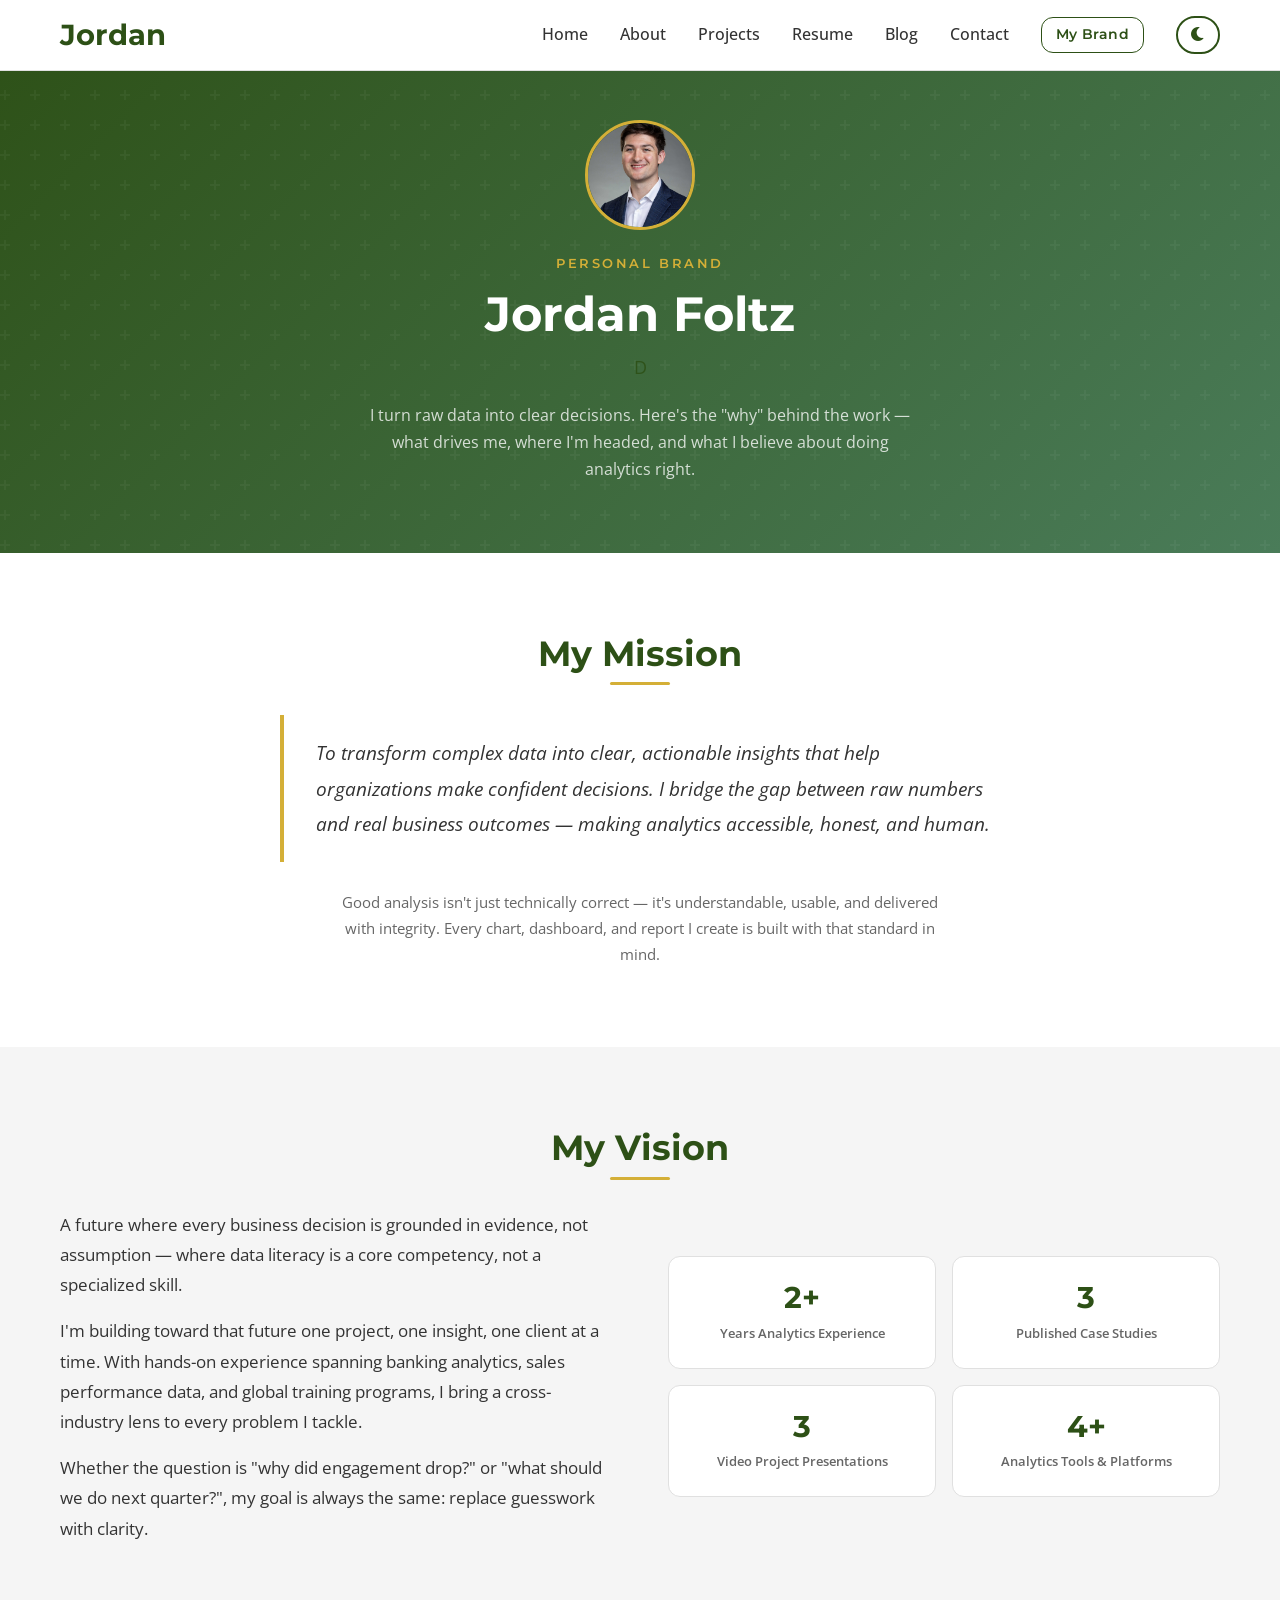
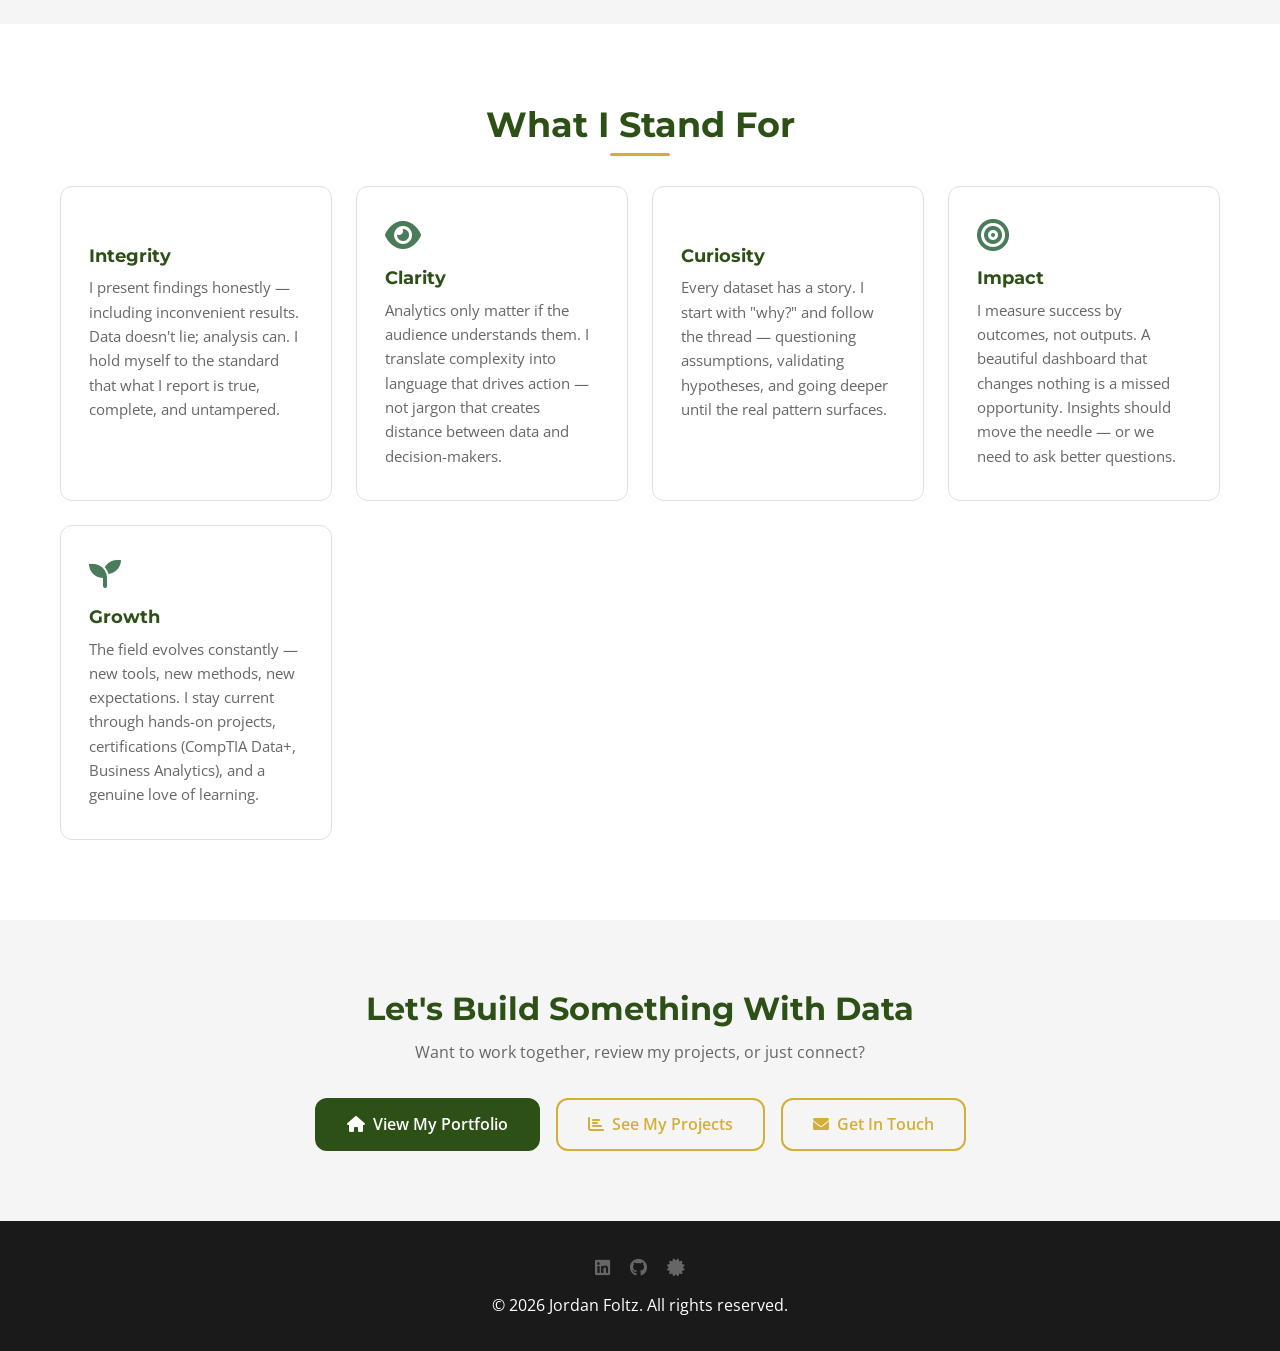
==== brand.html @ a9caeb03 "Add personal brand page (brand.html) with Mission, Vision, Values - Create brand.html: dedicated pag" ====
<!DOCTYPE html>
<html lang="en">
<head>
    <meta charset="UTF-8">
    <meta name="viewport" content="width=device-width, initial-scale=1.0">
    <title>My Brand | Jordan Foltz — Data Analyst</title>
    <meta name="description" content="Jordan Foltz's personal brand — Mission, Vision, and Values as a data analyst focused on honest insights and real business impact.">
    <link rel="stylesheet" href="style.css">
    <link rel="stylesheet" href="brand.css">
    <link href="https://fonts.googleapis.com/css2?family=Montserrat:wght@300;400;600;700&family=Open+Sans:wght@300;400;600&display=swap" rel="stylesheet">
    <link rel="stylesheet" href="https://cdnjs.cloudflare.com/ajax/libs/font-awesome/6.0.0/css/all.min.css">
</head>
<body>

    <!-- Navigation -->
    <nav class="navbar">
        <div class="nav-container">
            <div class="nav-logo">
                <a href="index.html">Jordan</a>
            </div>
            <div class="nav-menu">
                <a href="index.html#home" class="nav-link-ext">Home</a>
                <a href="index.html#about" class="nav-link-ext">About</a>
                <a href="index.html#projects" class="nav-link-ext">Projects</a>
                <a href="index.html#resume" class="nav-link-ext">Resume</a>
                <a href="index.html#blog" class="nav-link-ext">Blog</a>
                <a href="index.html#contact" class="nav-link-ext">Contact</a>
                <a href="brand.html" class="nav-link-brand" aria-current="page">My Brand</a>
                <button class="theme-toggle" id="theme-toggle" aria-label="Toggle dark mode">
                    <i class="fas fa-moon" aria-hidden="true"></i>
                </button>
            </div>
            <button class="hamburger" aria-label="Toggle navigation menu" aria-expanded="false">
                <span></span>
                <span></span>
                <span></span>
            </button>
        </div>
    </nav>

    <!-- Brand Hero -->
    <section class="brand-hero">
        <div class="container brand-hero-inner">
            <img
                src="Headshot Professional Resized.jpg"
                alt="Jordan Foltz"
                class="brand-headshot"
                onerror="this.style.display='none'; this.nextElementSibling.style.display='flex';"
            >
            <div class="brand-headshot-placeholder" style="display: none;">
                <i class="fas fa-user" aria-hidden="true"></i>
            </div>
            <p class="brand-eyebrow">Personal Brand</p>
            <h1>Jordan Foltz</h1>
            <p class="hero-subtitle">Data Analyst &middot; Storyteller &middot; Problem Solver</p>
            <p class="hero-intro">I turn raw data into clear decisions. Here's the "why" behind the work — what drives me, where I'm headed, and what I believe about doing analytics right.</p>
        </div>
    </section>

    <!-- Mission -->
    <section class="brand-section" id="mission">
        <div class="container">
            <h2 class="section-title">My Mission</h2>
            <blockquote class="mission-quote">
                To transform complex data into clear, actionable insights that help organizations make confident decisions. I bridge the gap between raw numbers and real business outcomes — making analytics accessible, honest, and human.
            </blockquote>
            <p class="mission-sub">
                Good analysis isn't just technically correct — it's understandable, usable, and delivered with integrity. Every chart, dashboard, and report I create is built with that standard in mind.
            </p>
        </div>
    </section>

    <!-- Vision -->
    <section class="brand-section alt-bg" id="vision">
        <div class="container">
            <h2 class="section-title">My Vision</h2>
            <div class="vision-grid">
                <div class="vision-text">
                    <p>A future where every business decision is grounded in evidence, not assumption — where data literacy is a core competency, not a specialized skill.</p>
                    <p>I'm building toward that future one project, one insight, one client at a time. With hands-on experience spanning banking analytics, sales performance data, and global training programs, I bring a cross-industry lens to every problem I tackle.</p>
                    <p>Whether the question is "why did engagement drop?" or "what should we do next quarter?", my goal is always the same: replace guesswork with clarity.</p>
                </div>
                <div class="vision-stats">
                    <div class="vision-stat-card">
                        <div class="stat-number">2+</div>
                        <div class="stat-label">Years Analytics Experience</div>
                    </div>
                    <div class="vision-stat-card">
                        <div class="stat-number">3</div>
                        <div class="stat-label">Published Case Studies</div>
                    </div>
                    <div class="vision-stat-card">
                        <div class="stat-number">3</div>
                        <div class="stat-label">Video Project Presentations</div>
                    </div>
                    <div class="vision-stat-card">
                        <div class="stat-number">4+</div>
                        <div class="stat-label">Analytics Tools &amp; Platforms</div>
                    </div>
                </div>
            </div>
        </div>
    </section>

    <!-- Values -->
    <section class="brand-section" id="values">
        <div class="container">
            <h2 class="section-title">What I Stand For</h2>
            <div class="values-grid">

                <div class="value-card">
                    <i class="fas fa-shield-halved value-icon" aria-hidden="true"></i>
                    <h3>Integrity</h3>
                    <p>I present findings honestly — including inconvenient results. Data doesn't lie; analysis can. I hold myself to the standard that what I report is true, complete, and untampered.</p>
                </div>

                <div class="value-card">
                    <i class="fas fa-eye value-icon" aria-hidden="true"></i>
                    <h3>Clarity</h3>
                    <p>Analytics only matter if the audience understands them. I translate complexity into language that drives action — not jargon that creates distance between data and decision-makers.</p>
                </div>

                <div class="value-card">
                    <i class="fas fa-magnifying-glass-chart value-icon" aria-hidden="true"></i>
                    <h3>Curiosity</h3>
                    <p>Every dataset has a story. I start with "why?" and follow the thread — questioning assumptions, validating hypotheses, and going deeper until the real pattern surfaces.</p>
                </div>

                <div class="value-card">
                    <i class="fas fa-bullseye value-icon" aria-hidden="true"></i>
                    <h3>Impact</h3>
                    <p>I measure success by outcomes, not outputs. A beautiful dashboard that changes nothing is a missed opportunity. Insights should move the needle — or we need to ask better questions.</p>
                </div>

                <div class="value-card">
                    <i class="fas fa-seedling value-icon" aria-hidden="true"></i>
                    <h3>Growth</h3>
                    <p>The field evolves constantly — new tools, new methods, new expectations. I stay current through hands-on projects, certifications (CompTIA Data+, Business Analytics), and a genuine love of learning.</p>
                </div>

            </div>
        </div>
    </section>

    <!-- CTA -->
    <section class="brand-cta">
        <div class="container">
            <h2>Let's Build Something With Data</h2>
            <p>Want to work together, review my projects, or just connect?</p>
            <div class="brand-cta-buttons">
                <a href="index.html" class="btn btn-primary nav-link-ext">
                    <i class="fas fa-home" aria-hidden="true"></i> View My Portfolio
                </a>
                <a href="index.html#projects" class="btn btn-outline nav-link-ext">
                    <i class="fas fa-chart-bar" aria-hidden="true"></i> See My Projects
                </a>
                <a href="index.html#contact" class="btn btn-outline nav-link-ext">
                    <i class="fas fa-envelope" aria-hidden="true"></i> Get In Touch
                </a>
            </div>
        </div>
    </section>

    <!-- Footer -->
    <footer class="footer">
        <div class="container" style="display: flex; flex-direction: column; align-items: center; gap: 0.75rem;">
            <div style="display: flex; gap: 1.25rem;">
                <a href="https://linkedin.com/in/jordan-foltz" target="_blank" rel="noopener noreferrer" aria-label="LinkedIn" style="color: var(--text-secondary); font-size: 1.1rem; transition: var(--transition-fast);">
                    <i class="fab fa-linkedin" aria-hidden="true"></i>
                </a>
                <a href="https://github.com/JournalistJordan" target="_blank" rel="noopener noreferrer" aria-label="GitHub" style="color: var(--text-secondary); font-size: 1.1rem; transition: var(--transition-fast);">
                    <i class="fab fa-github" aria-hidden="true"></i>
                </a>
                <a href="https://www.credly.com/users/jordan-foltz" target="_blank" rel="noopener noreferrer" aria-label="Credly Badges" style="color: var(--text-secondary); font-size: 1.1rem; transition: var(--transition-fast);">
                    <i class="fas fa-certificate" aria-hidden="true"></i>
                </a>
            </div>
            <p>&copy; <span id="footer-year">2026</span> Jordan Foltz. All rights reserved.</p>
        </div>
    </footer>

    <script src="script.js"></script>
</body>
</html>
---- style.css ----
/* CSS Variables for Color Scheme and Theme Management */
:root {
    /* Light Theme Colors */
    --primary-green: #2d5016;
    --secondary-green: #4a7c59;
    --accent-gold: #d4af37;
    --light-gold: #f4e4a6;
    --pure-black: #000000;
    --dark-gray: #1a1a1a;
    --light-gray: #f5f5f5;
    --pure-white: #ffffff;
    --text-dark: #333333;
    --text-light: #666666;
    
    /* Additional Colors */
    --success-green: #28a745;
    --warning-orange: #fd7e14;
    --info-blue: #17a2b8;
    --error-red: #dc3545;
    --card-shadow: rgba(0, 0, 0, 0.1);
    --hover-shadow: rgba(0, 0, 0, 0.15);
    
    /* Theme Variables */
    --bg-primary: var(--pure-white);
    --bg-secondary: var(--light-gray);
    --text-primary: var(--text-dark);
    --text-secondary: var(--text-light);
    --nav-bg: var(--pure-white);
    --card-bg: var(--pure-white);
    --border-color: #e0e0e0;
    
    /* Typography */
    --font-primary: 'Montserrat', sans-serif;
    --font-secondary: 'Open Sans', sans-serif;
    
    /* Spacing */
    --section-padding: 80px 0;
    --container-padding: 0 20px;
    --border-radius: 12px;
    
    /* Transitions */
    --transition-fast: 0.3s ease;
    --transition-slow: 0.5s ease;
}

/* Dark Theme Variables */
[data-theme="dark"] {
    --bg-primary: var(--pure-black);
    --bg-secondary: var(--dark-gray);
    --text-primary: var(--pure-white);
    --text-secondary: #cccccc;
    --nav-bg: var(--dark-gray);
    --card-bg: var(--dark-gray);
    --border-color: #333333;
}

/* Global Styles */
* {
    margin: 0;
    padding: 0;
    box-sizing: border-box;
}

/* Keyboard focus indicator — gold outline on all interactive elements */
:focus-visible {
    outline: 2px solid var(--accent-gold);
    outline-offset: 3px;
    border-radius: 4px;
}

/* Suppress focus ring for mouse users on elements that handle their own focus styles */
.form-group input:focus,
.form-group textarea:focus {
    outline: none;
}

html {
    scroll-behavior: smooth;
}

body {
    font-family: var(--font-secondary);
    line-height: 1.6;
    color: var(--text-primary);
    background-color: var(--bg-primary);
    transition: background-color var(--transition-fast), color var(--transition-fast);
}

.container {
    max-width: 1200px;
    margin: 0 auto;
    padding: var(--container-padding);
}

/* Typography */
h1, h2, h3, h4, h5, h6 {
    font-family: var(--font-primary);
    font-weight: 600;
    line-height: 1.2;
}

.section-title {
    font-size: 2.5rem;
    text-align: center;
    margin-bottom: 3rem;
    color: var(--primary-green);
    position: relative;
}

.section-title::after {
    content: '';
    position: absolute;
    bottom: -10px;
    left: 50%;
    transform: translateX(-50%);
    width: 60px;
    height: 3px;
    background: linear-gradient(90deg, var(--accent-gold), var(--secondary-green));
    border-radius: 2px;
}

/* Navigation */
.navbar {
    position: fixed;
    top: 0;
    width: 100%;
    background: var(--nav-bg);
    backdrop-filter: blur(10px);
    border-bottom: 1px solid var(--border-color);
    z-index: 1000;
    transition: all var(--transition-fast);
}

.navbar.scrolled {
    background: var(--nav-bg);
    box-shadow: 0 2px 20px var(--card-shadow);
    opacity: 0.97;
}

.nav-container {
    max-width: 1200px;
    margin: 0 auto;
    padding: 0 20px;
    display: flex;
    justify-content: space-between;
    align-items: center;
    height: 70px;
}

.nav-logo a {
    font-family: var(--font-primary);
    font-size: 1.8rem;
    font-weight: 700;
    color: var(--primary-green);
    text-decoration: none;
    transition: color var(--transition-fast);
}

.nav-logo a:hover {
    color: var(--accent-gold);
}

.nav-menu {
    display: flex;
    align-items: center;
    gap: 2rem;
}

.nav-link {
    color: var(--text-primary);
    text-decoration: none;
    font-weight: 500;
    transition: color var(--transition-fast);
    position: relative;
}

.nav-link:hover {
    color: var(--accent-gold);
}

.nav-link::after {
    content: '';
    position: absolute;
    bottom: -5px;
    left: 0;
    width: 0;
    height: 2px;
    background: var(--accent-gold);
    transition: width var(--transition-fast);
}

.nav-link:hover::after {
    width: 100%;
}

/* Used on brand.html for regular nav links — same style as .nav-link but not
   intercepted by NavigationManager's querySelectorAll('.nav-link') */
.nav-link-ext {
    color: var(--text-primary);
    text-decoration: none;
    font-weight: 500;
    transition: color var(--transition-fast);
    position: relative;
}

.nav-link-ext:hover {
    color: var(--accent-gold);
}

.nav-link-ext::after {
    content: '';
    position: absolute;
    bottom: -5px;
    left: 0;
    width: 0;
    height: 2px;
    background: var(--accent-gold);
    transition: width var(--transition-fast);
}

.nav-link-ext:hover::after {
    width: 100%;
}

.nav-link-brand {
    color: var(--primary-green);
    border: 1px solid var(--primary-green);
    border-radius: var(--border-radius);
    padding: 6px 14px;
    font-size: 0.85rem;
    font-family: var(--font-primary);
    font-weight: 600;
    transition: var(--transition-fast);
    text-decoration: none;
    letter-spacing: 0.03em;
}

.nav-link-brand:hover {
    background: var(--primary-green);
    color: var(--pure-white);
}

.theme-toggle {
    background: none;
    border: 2px solid var(--primary-green);
    color: var(--primary-green);
    padding: 8px 12px;
    border-radius: 50px;
    cursor: pointer;
    transition: all var(--transition-fast);
    font-size: 1rem;
}

.theme-toggle:hover {
    background: var(--primary-green);
    color: var(--pure-white);
}

.hamburger {
    display: none;
    flex-direction: column;
    cursor: pointer;
    background: none;
    border: none;
    padding: 4px;
    gap: 5px;
}

.hamburger span {
    width: 25px;
    height: 3px;
    background: var(--text-primary);
    margin: 3px 0;
    transition: var(--transition-fast);
}

/* Hero Section */
.hero {
    padding: 120px 0 80px;
    min-height: 100vh;
    display: flex;
    align-items: center;
    position: relative;
    overflow: hidden;
}

.hero-background {
    position: absolute;
    top: 0;
    left: 0;
    right: 0;
    bottom: 0;
    z-index: -1;
}

.hero-pattern {
    position: absolute;
    top: 0;
    left: 0;
    right: 0;
    bottom: 0;
    background-image: 
        radial-gradient(circle at 20% 80%, rgba(212, 175, 55, 0.1) 0%, transparent 50%),
        radial-gradient(circle at 80% 20%, rgba(74, 124, 89, 0.1) 0%, transparent 50%),
        radial-gradient(circle at 40% 40%, rgba(45, 80, 22, 0.05) 0%, transparent 50%);
    animation: float 6s ease-in-out infinite;
}

.hero-gradient {
    position: absolute;
    top: 0;
    left: 0;
    right: 0;
    bottom: 0;
    background: linear-gradient(135deg, var(--bg-primary) 0%, var(--bg-secondary) 100%);
    opacity: 0.8;
}

@keyframes float {
    0%, 100% { transform: translateY(0px); }
    50% { transform: translateY(-20px); }
}

.hero-container {
    max-width: 1200px;
    margin: 0 auto;
    padding: var(--container-padding);
}

.hero-content {
    display: grid;
    grid-template-columns: 1fr 1fr;
    gap: 4rem;
    align-items: center;
}

.hero-title {
    font-size: 3.5rem;
    margin-bottom: 1rem;
    color: var(--text-primary);
}

.highlight {
    color: var(--accent-gold);
    background: linear-gradient(135deg, var(--accent-gold), var(--secondary-green));
    -webkit-background-clip: text;
    -webkit-text-fill-color: transparent;
    background-clip: text;
}

.hero-subtitle {
    font-size: 1.5rem;
    color: var(--primary-green);
    margin-bottom: 1.5rem;
    font-weight: 400;
}

.hero-description {
    font-size: 1.1rem;
    color: var(--text-secondary);
    margin-bottom: 2.5rem;
    line-height: 1.7;
}

.hero-buttons {
    display: flex;
    gap: 1rem;
    flex-wrap: wrap;
}

.btn {
    padding: 12px 30px;
    border-radius: var(--border-radius);
    text-decoration: none;
    font-weight: 600;
    transition: all var(--transition-fast);
    border: 2px solid transparent;
    cursor: pointer;
    font-size: 1rem;
    display: inline-flex;
    align-items: center;
    gap: 0.5rem;
    position: relative;
    overflow: hidden;
}

.btn::before {
    content: '';
    position: absolute;
    top: 0;
    left: -100%;
    width: 100%;
    height: 100%;
    background: linear-gradient(90deg, transparent, rgba(255, 255, 255, 0.2), transparent);
    transition: left 0.5s;
}

.btn:hover::before {
    left: 100%;
}

.btn-primary {
    background: var(--primary-green);
    color: var(--pure-white);
    border-color: var(--primary-green);
}

.btn-primary:hover {
    background: var(--secondary-green);
    border-color: var(--secondary-green);
    transform: translateY(-2px);
    box-shadow: 0 5px 15px rgba(45, 80, 22, 0.3);
}

.btn-secondary {
    background: transparent;
    color: var(--primary-green);
    border-color: var(--primary-green);
}

.btn-secondary:hover {
    background: var(--primary-green);
    color: var(--pure-white);
    transform: translateY(-2px);
    box-shadow: 0 5px 15px rgba(45, 80, 22, 0.3);
}

.btn-outline {
    background: transparent;
    color: var(--accent-gold);
    border-color: var(--accent-gold);
}

.btn-outline:hover {
    background: var(--accent-gold);
    color: var(--pure-white);
    transform: translateY(-2px);
    box-shadow: 0 5px 15px rgba(212, 175, 55, 0.3);
}

/* Hero Section Enhancements */
.hero-badges {
    display: flex;
    gap: 1rem;
    margin-bottom: 2rem;
    flex-wrap: wrap;
}

.hero-badge {
    background: var(--light-gold);
    color: var(--primary-green);
    padding: 0.5rem 1rem;
    border-radius: 20px;
    font-size: 0.9rem;
    font-weight: 600;
    animation: pulse 2s infinite;
}

@keyframes pulse {
    0%, 100% { transform: scale(1); }
    50% { transform: scale(1.05); }
}

.hero-stats {
    display: grid;
    grid-template-columns: repeat(3, 1fr);
    gap: 1.5rem;
    margin-bottom: 2.5rem;
}

.stat-item {
    text-align: center;
    padding: 1rem;
    background: var(--card-bg);
    border-radius: var(--border-radius);
    border: 1px solid var(--border-color);
    transition: all var(--transition-fast);
}

.stat-item:hover {
    transform: translateY(-5px);
    box-shadow: 0 10px 25px var(--card-shadow);
}

.stat-number {
    display: block;
    font-size: 1.8rem;
    font-weight: 700;
    color: var(--accent-gold);
    margin-bottom: 0.5rem;
}

.stat-label {
    font-size: 0.9rem;
    color: var(--text-secondary);
    font-weight: 600;
}

.hero-social {
    display: flex;
    gap: 1rem;
    margin-top: 2rem;
}

.social-link {
    width: 40px;
    height: 40px;
    border-radius: 50%;
    background: var(--card-bg);
    border: 2px solid var(--border-color);
    display: flex;
    align-items: center;
    justify-content: center;
    color: var(--text-secondary);
    transition: all var(--transition-fast);
}

.social-link:hover {
    background: var(--accent-gold);
    color: var(--pure-white);
    border-color: var(--accent-gold);
    transform: translateY(-3px);
}

.image-container {
    position: relative;
    display: flex;
    justify-content: center;
    align-items: center;
}

.profile-img {
    width: 300px;
    height: 300px;
    border-radius: 50%;
    object-fit: cover;
    border: 3px solid var(--accent-gold);
    transition: all var(--transition-fast);
    /* Green background + initials visible while photo loads or if absent */
    background: var(--primary-green);
    font-size: 4rem;
    font-weight: 700;
    color: var(--accent-gold);
}

.image-overlay {
    position: absolute;
    top: 0;
    left: 0;
    right: 0;
    bottom: 0;
    border-radius: 50%;
    background: rgba(45, 80, 22, 0.8);
    display: flex;
    flex-direction: column;
    align-items: center;
    justify-content: center;
    opacity: 0;
    transition: all var(--transition-fast);
}

.image-placeholder:hover .image-overlay {
    opacity: 1;
}

.overlay-content {
    text-align: center;
    color: var(--pure-white);
}

.overlay-text {
    font-size: 1.2rem;
    font-weight: 600;
    margin-bottom: 0.5rem;
}

.overlay-subtext {
    font-size: 0.9rem;
    opacity: 0.9;
}

.floating-cards {
    position: absolute;
    top: 0;
    left: 0;
    right: 0;
    bottom: 0;
    pointer-events: none;
}

.floating-card {
    position: absolute;
    background: var(--card-bg);
    border: 2px solid var(--accent-gold);
    border-radius: var(--border-radius);
    padding: 0.5rem 1rem;
    display: flex;
    align-items: center;
    gap: 0.5rem;
    font-weight: 600;
    color: var(--primary-green);
    box-shadow: 0 5px 15px var(--card-shadow);
    animation: float 3s ease-in-out infinite;
}

.floating-card.card-1 {
    top: 10%;
    right: -20px;
    animation-delay: 0s;
}

.floating-card.card-2 {
    top: 50%;
    left: -20px;
    animation-delay: 1s;
}

.floating-card.card-3 {
    bottom: 10%;
    right: -10px;
    animation-delay: 2s;
}

.scroll-indicator {
    position: absolute;
    bottom: 30px;
    left: 50%;
    transform: translateX(-50%);
    text-align: center;
    color: var(--text-secondary);
    font-size: 0.9rem;
    animation: bounce 2s infinite;
}

.scroll-arrow {
    width: 20px;
    height: 20px;
    border-right: 2px solid var(--text-secondary);
    border-bottom: 2px solid var(--text-secondary);
    transform: rotate(45deg);
    margin: 0 auto 0.5rem;
}

@keyframes bounce {
    0%, 20%, 50%, 80%, 100% { transform: translateX(-50%) translateY(0); }
    40% { transform: translateX(-50%) translateY(-10px); }
    60% { transform: translateX(-50%) translateY(-5px); }
}

/* Enhanced About Section */
.about-content {
    display: grid;
    grid-template-columns: 1fr 1fr;
    gap: 4rem;
    align-items: start;
}

.achievements {
    margin-bottom: 2rem;
}

.achievements h3 {
    color: var(--primary-green);
    margin-bottom: 1.5rem;
    font-size: 1.3rem;
}

.achievement-list {
    display: flex;
    flex-direction: column;
    gap: 1rem;
}

.achievement-item {
    display: flex;
    align-items: flex-start;
    gap: 1rem;
    padding: 1rem;
    background: var(--card-bg);
    border-radius: var(--border-radius);
    border: 1px solid var(--border-color);
    transition: all var(--transition-fast);
}

.achievement-item:hover {
    transform: translateX(5px);
    box-shadow: 0 5px 15px var(--card-shadow);
}

.achievement-item i {
    color: var(--accent-gold);
    font-size: 1.2rem;
    margin-top: 0.25rem;
}

.career-timeline {
    margin-top: 2rem;
}

.career-timeline h3 {
    color: var(--primary-green);
    margin-bottom: 1.5rem;
    font-size: 1.3rem;
}

.timeline {
    position: relative;
    padding-left: 2rem;
}

.timeline::before {
    content: '';
    position: absolute;
    left: 0;
    top: 0;
    bottom: 0;
    width: 2px;
    background: var(--accent-gold);
}

.timeline-item {
    position: relative;
    margin-bottom: 2rem;
}

.timeline-item::before {
    content: '';
    position: absolute;
    left: -2.5rem;
    top: 0.5rem;
    width: 12px;
    height: 12px;
    border-radius: 50%;
    background: var(--accent-gold);
    border: 2px solid var(--card-bg);
}

.timeline-date {
    color: var(--accent-gold);
    font-weight: 600;
    font-size: 0.9rem;
    margin-bottom: 0.5rem;
}

.timeline-content h4 {
    color: var(--primary-green);
    margin-bottom: 0.5rem;
}

.timeline-content p {
    color: var(--text-secondary);
    font-size: 0.9rem;
}

.skills-section {
    display: flex;
    flex-direction: column;
    gap: 2rem;
}

.skills-grid {
    display: grid;
    gap: 2rem;
}

.skill-category {
    background: var(--card-bg);
    padding: 2rem;
    border-radius: var(--border-radius);
    border: 1px solid var(--border-color);
    transition: all var(--transition-fast);
}

.skill-category:hover {
    transform: translateY(-5px);
    box-shadow: 0 10px 30px var(--hover-shadow);
}

.skill-category h3 {
    color: var(--primary-green);
    margin-bottom: 1.5rem;
    font-size: 1.3rem;
}

.skill-item {
    margin-bottom: 1.5rem;
}

.skill-name {
    display: block;
    margin-bottom: 0.5rem;
    color: var(--text-primary);
    font-weight: 600;
}

.skill-bar {
    width: 100%;
    height: 8px;
    background: var(--bg-secondary);
    border-radius: 4px;
    overflow: hidden;
    position: relative;
}

.skill-progress {
    height: 100%;
    background: linear-gradient(90deg, var(--accent-gold), var(--secondary-green));
    border-radius: 4px;
    width: 0;
    transition: width 1.5s ease;
    position: relative;
}

.skill-progress::after {
    content: '';
    position: absolute;
    top: 0;
    left: 0;
    right: 0;
    bottom: 0;
    background: linear-gradient(90deg, transparent, rgba(255, 255, 255, 0.3), transparent);
    animation: shimmer 2s infinite;
}

@keyframes shimmer {
    0% { transform: translateX(-100%); }
    100% { transform: translateX(100%); }
}

.skill-percentage {
    font-size: 0.85rem;
    color: var(--text-secondary);
    font-weight: 600;
}

.certifications {
    background: var(--card-bg);
    padding: 2rem;
    border-radius: var(--border-radius);
    border: 1px solid var(--border-color);
}

.certifications h3 {
    color: var(--primary-green);
    margin-bottom: 1.5rem;
    font-size: 1.3rem;
}

.cert-list {
    display: flex;
    flex-direction: column;
    gap: 1rem;
}

.cert-item {
    display: flex;
    align-items: center;
    gap: 1rem;
    padding: 0.75rem;
    background: var(--bg-secondary);
    border-radius: 8px;
    transition: all var(--transition-fast);
}

.cert-item:hover {
    transform: translateX(5px);
    background: var(--light-gold);
}

.cert-item i {
    color: var(--accent-gold);
    font-size: 1.2rem;
}

.cert-item span {
    color: var(--text-primary);
    font-weight: 600;
}

.cert-year {
    color: var(--accent-gold);
    font-weight: 700;
    margin-left: 0.25rem;
}

.cert-badge {
    display: inline-block;
    background: var(--accent-gold);
    color: var(--pure-black);
    font-size: 0.7rem;
    font-weight: 700;
    padding: 0.15rem 0.5rem;
    border-radius: 20px;
    margin-left: 0.5rem;
    vertical-align: middle;
    text-transform: uppercase;
    letter-spacing: 0.05em;
}

/* Tools Section */
.tools-section {
    margin-top: 1.5rem;
    background: var(--card-bg);
    padding: 2rem;
    border-radius: var(--border-radius);
    border: 1px solid var(--border-color);
}

.tools-section h3 {
    color: var(--primary-green);
    margin-bottom: 1.5rem;
    font-size: 1.3rem;
}

.tools-grid {
    display: flex;
    flex-wrap: wrap;
    gap: 0.75rem;
}

.tool-badge {
    display: flex;
    align-items: center;
    gap: 0.4rem;
    background: var(--bg-secondary);
    border: 1px solid var(--border-color);
    border-radius: 8px;
    padding: 0.5rem 0.9rem;
    font-size: 0.875rem;
    font-weight: 600;
    color: var(--text-primary);
    transition: all var(--transition-fast);
    cursor: default;
}

.tool-badge i {
    color: var(--accent-gold);
    font-size: 1rem;
}

.tool-badge:hover {
    border-color: var(--accent-gold);
    background: var(--light-gold);
    transform: translateY(-2px);
}

/* Resume Section */
.resume {
    padding: var(--section-padding);
    background: var(--bg-primary);
}

.resume-content {
    display: grid;
    grid-template-columns: 1fr 2fr;
    gap: 4rem;
    align-items: start;
}

.resume-info h3 {
    color: var(--primary-green);
    margin-bottom: 1.5rem;
    font-size: 1.5rem;
}

.resume-info p {
    color: var(--text-secondary);
    margin-bottom: 2rem;
    line-height: 1.7;
}

.resume-stats {
    display: flex;
    flex-direction: column;
    gap: 1rem;
    margin-bottom: 2rem;
}

.resume-stat {
    display: flex;
    align-items: center;
    gap: 1rem;
    padding: 1rem;
    background: var(--bg-secondary);
    border-radius: var(--border-radius);
    transition: all var(--transition-fast);
}

.resume-stat:hover {
    transform: translateX(5px);
    background: var(--light-gold);
}

.resume-stat i {
    color: var(--accent-gold);
    font-size: 1.2rem;
}

.resume-stat span {
    color: var(--text-primary);
    font-weight: 600;
}

.resume-highlights h4 {
    color: var(--primary-green);
    margin-bottom: 1rem;
}

.resume-highlights ul {
    list-style: none;
    padding-left: 0;
}

.resume-highlights li {
    padding: 0.5rem 0;
    color: var(--text-secondary);
    position: relative;
    padding-left: 1.5rem;
}

.resume-highlights li::before {
    content: '✓';
    position: absolute;
    left: 0;
    color: var(--accent-gold);
    font-weight: bold;
}

.resume-actions {
    display: grid;
    grid-template-columns: repeat(auto-fit, minmax(250px, 1fr));
    gap: 2rem;
}

.resume-card {
    background: var(--card-bg);
    border-radius: var(--border-radius);
    padding: 2rem;
    border: 1px solid var(--border-color);
    text-align: center;
    transition: all var(--transition-fast);
    position: relative;
    overflow: hidden;
}

.resume-card:hover {
    transform: translateY(-10px);
    box-shadow: 0 20px 40px var(--hover-shadow);
}

.resume-card::before {
    content: '';
    position: absolute;
    top: 0;
    left: 0;
    right: 0;
    height: 4px;
    background: linear-gradient(90deg, var(--accent-gold), var(--secondary-green));
}

.resume-icon {
    width: 60px;
    height: 60px;
    margin: 0 auto 1.5rem;
    background: var(--bg-secondary);
    border-radius: 50%;
    display: flex;
    align-items: center;
    justify-content: center;
    color: var(--accent-gold);
    font-size: 1.5rem;
}

.resume-card h4 {
    color: var(--primary-green);
    margin-bottom: 0.5rem;
    font-size: 1.2rem;
}

.resume-card p {
    color: var(--text-secondary);
    margin-bottom: 1.5rem;
    font-size: 0.9rem;
}

.resume-features {
    display: flex;
    flex-direction: column;
    gap: 0.5rem;
    margin-bottom: 2rem;
}

.resume-features span {
    font-size: 0.85rem;
    color: var(--text-secondary);
    display: flex;
    align-items: center;
    justify-content: center;
    gap: 0.5rem;
}

.resume-features i {
    color: var(--success-green);
    font-size: 0.8rem;
}

/* Enhanced Projects Section */
.projects-filter {
    display: flex;
    justify-content: center;
    gap: 1rem;
    margin-bottom: 3rem;
    flex-wrap: wrap;
}

.filter-btn {
    padding: 0.75rem 1.5rem;
    border: 2px solid var(--border-color);
    background: var(--card-bg);
    color: var(--text-secondary);
    border-radius: 25px;
    cursor: pointer;
    transition: all var(--transition-fast);
    font-weight: 600;
    font-size: 0.9rem;
}

.filter-btn:hover {
    border-color: var(--accent-gold);
    color: var(--accent-gold);
}

.filter-btn.active {
    background: var(--accent-gold);
    color: var(--pure-white);
    border-color: var(--accent-gold);
}

.projects-grid {
    display: grid;
    grid-template-columns: repeat(auto-fit, minmax(350px, 1fr));
    gap: 2rem;
}

.project-card {
    background: var(--card-bg);
    border-radius: var(--border-radius);
    overflow: hidden;
    border: 1px solid var(--border-color);
    transition: all var(--transition-fast);
    cursor: pointer;
    position: relative;
}

.project-card:hover {
    transform: translateY(-10px);
    box-shadow: 0 20px 40px var(--hover-shadow);
}

.project-card.hidden {
    display: none;
}

.project-image {
    height: 200px;
    background: linear-gradient(135deg, var(--primary-green), var(--secondary-green));
    display: flex;
    align-items: center;
    justify-content: center;
    color: var(--pure-white);
    font-size: 3rem;
    position: relative;
    overflow: hidden;
}

.project-overlay {
    position: absolute;
    top: 1rem;
    right: 1rem;
}

.project-category {
    background: var(--accent-gold);
    color: var(--primary-green);
    padding: 0.25rem 0.75rem;
    border-radius: 15px;
    font-size: 0.8rem;
    font-weight: 600;
}

.project-content {
    padding: 2rem;
}

.project-content h3 {
    color: var(--primary-green);
    margin-bottom: 1rem;
    font-size: 1.3rem;
}

.project-description {
    color: var(--text-secondary);
    margin-bottom: 1.5rem;
    line-height: 1.6;
}

.project-tech {
    display: flex;
    flex-wrap: wrap;
    gap: 0.5rem;
    margin-bottom: 1.5rem;
}

.tech-tag {
    background: var(--bg-secondary);
    color: var(--primary-green);
    padding: 0.25rem 0.75rem;
    border-radius: 15px;
    font-size: 0.8rem;
    font-weight: 600;
    border: 1px solid var(--border-color);
}

.project-metrics {
    display: flex;
    gap: 1rem;
    margin-bottom: 1.5rem;
}

.metric {
    text-align: center;
    padding: 0.75rem;
    background: var(--bg-secondary);
    border-radius: 8px;
    flex: 1;
}

.metric-value {
    display: block;
    font-size: 1.2rem;
    font-weight: 700;
    color: var(--accent-gold);
    margin-bottom: 0.25rem;
}

.metric-label {
    font-size: 0.75rem;
    color: var(--text-secondary);
    font-weight: 600;
}

.project-links {
    display: flex;
    gap: 1rem;
    flex-wrap: wrap;
}

.project-link {
    color: var(--accent-gold);
    text-decoration: none;
    font-weight: 600;
    transition: color var(--transition-fast);
    display: flex;
    align-items: center;
    gap: 0.5rem;
    font-size: 0.9rem;
}

.project-link:hover {
    color: var(--primary-green);
}

/* About Section */
.about {
    padding: var(--section-padding);
    background: var(--bg-secondary);
}

.about-content {
    display: grid;
    grid-template-columns: 1fr 1fr;
    gap: 4rem;
    align-items: start;
}

.about-intro {
    font-size: 1.2rem;
    color: var(--primary-green);
    font-weight: 600;
    margin-bottom: 1.5rem;
}

.about-text p {
    margin-bottom: 1.5rem;
    color: var(--text-secondary);
    line-height: 1.7;
}

.skills-grid {
    display: grid;
    gap: 2rem;
}

.skill-category {
    background: var(--card-bg);
    padding: 2rem;
    border-radius: var(--border-radius);
    border: 1px solid var(--border-color);
    transition: all var(--transition-fast);
}

.skill-category:hover {
    transform: translateY(-5px);
    box-shadow: 0 10px 30px rgba(0, 0, 0, 0.1);
}

.skill-category h3 {
    color: var(--primary-green);
    margin-bottom: 1rem;
    font-size: 1.3rem;
}

.skill-category ul {
    list-style: none;
}

.skill-category li {
    padding: 0.5rem 0;
    color: var(--text-secondary);
    position: relative;
    padding-left: 1.5rem;
}

.skill-category li::before {
    content: '▶';
    position: absolute;
    left: 0;
    color: var(--accent-gold);
    font-size: 0.8rem;
}

/* Projects Section */
.projects {
    padding: var(--section-padding);
    background: var(--bg-primary);
}

.projects-grid {
    display: grid;
    grid-template-columns: repeat(auto-fit, minmax(300px, 1fr));
    gap: 2rem;
}

.project-card {
    background: var(--card-bg);
    border-radius: var(--border-radius);
    overflow: hidden;
    border: 1px solid var(--border-color);
    transition: all var(--transition-fast);
    cursor: pointer;
}

.project-card:hover {
    transform: translateY(-10px);
    box-shadow: 0 20px 40px rgba(0, 0, 0, 0.1);
}

.project-image {
    height: 200px;
    background: linear-gradient(135deg, var(--primary-green), var(--secondary-green));
    display: flex;
    align-items: center;
    justify-content: center;
    color: var(--pure-white);
    font-size: 3rem;
}

.project-content {
    padding: 2rem;
}

.project-content h3 {
    color: var(--primary-green);
    margin-bottom: 1rem;
    font-size: 1.3rem;
}

.project-content p {
    color: var(--text-secondary);
    margin-bottom: 1.5rem;
    line-height: 1.6;
}

.project-links {
    display: flex;
    gap: 1rem;
}

.project-link {
    color: var(--accent-gold);
    text-decoration: none;
    font-weight: 600;
    transition: color var(--transition-fast);
    display: flex;
    align-items: center;
    gap: 0.5rem;
}

.project-link:hover {
    color: var(--primary-green);
}

/* Blog Section */
.blog {
    padding: var(--section-padding);
    background: var(--bg-secondary);
}

.blog-grid {
    display: grid;
    grid-template-columns: repeat(auto-fit, minmax(350px, 1fr));
    gap: 2rem;
}

.blog-card {
    background: var(--card-bg);
    border-radius: var(--border-radius);
    overflow: hidden;
    border: 1px solid var(--border-color);
    transition: all var(--transition-fast);
}

.blog-card:hover {
    transform: translateY(-5px);
    box-shadow: 0 15px 35px rgba(0, 0, 0, 0.1);
}

.blog-image {
    height: 150px;
    background: linear-gradient(135deg, var(--accent-gold), var(--secondary-green));
    display: flex;
    align-items: center;
    justify-content: center;
    color: var(--pure-white);
    font-size: 2.5rem;
}

.blog-content {
    padding: 2rem;
}

.blog-meta {
    display: flex;
    justify-content: space-between;
    margin-bottom: 1rem;
    font-size: 0.9rem;
}

.blog-date {
    color: var(--text-secondary);
}

.blog-category {
    background: var(--light-gold);
    color: var(--primary-green);
    padding: 0.25rem 0.75rem;
    border-radius: 20px;
    font-weight: 600;
}

.blog-content h3 {
    color: var(--primary-green);
    margin-bottom: 1rem;
    font-size: 1.2rem;
}

.blog-content p {
    color: var(--text-secondary);
    margin-bottom: 1.5rem;
    line-height: 1.6;
}

.read-more {
    color: var(--accent-gold);
    text-decoration: none;
    font-weight: 600;
    transition: color var(--transition-fast);
    display: inline-flex;
    align-items: center;
    gap: 0.5rem;
}

.read-more:hover {
    color: var(--primary-green);
}

/* Contact Section */
.contact {
    padding: var(--section-padding);
    background: var(--bg-primary);
}

.contact-content {
    display: grid;
    grid-template-columns: 1fr 1fr;
    gap: 4rem;
    align-items: start;
}

.contact-info h3 {
    color: var(--primary-green);
    margin-bottom: 1rem;
    font-size: 1.5rem;
}

.contact-info p {
    color: var(--text-secondary);
    margin-bottom: 2rem;
    line-height: 1.7;
}

.contact-links {
    display: flex;
    flex-direction: column;
    gap: 1rem;
}

.contact-link {
    display: flex;
    align-items: center;
    gap: 1rem;
    color: var(--text-primary);
    text-decoration: none;
    padding: 1rem;
    background: var(--bg-secondary);
    border-radius: var(--border-radius);
    transition: all var(--transition-fast);
}

.contact-link:hover {
    background: var(--primary-green);
    color: var(--pure-white);
    transform: translateX(10px);
}

.contact-link i {
    font-size: 1.2rem;
    color: var(--accent-gold);
    width: 20px;
}

.contact-form {
    background: var(--card-bg);
    padding: 2rem;
    border-radius: var(--border-radius);
    border: 1px solid var(--border-color);
}

.form-group {
    margin-bottom: 1.5rem;
}

.form-group label {
    display: block;
    margin-bottom: 0.5rem;
    color: var(--text-primary);
    font-weight: 600;
}

.form-group input,
.form-group textarea {
    width: 100%;
    padding: 1rem;
    border: 2px solid var(--border-color);
    border-radius: var(--border-radius);
    background: var(--bg-primary);
    color: var(--text-primary);
    font-family: var(--font-secondary);
    transition: border-color var(--transition-fast);
}

.form-group input:focus,
.form-group textarea:focus {
    outline: none;
    border-color: var(--accent-gold);
}

.form-group textarea {
    resize: vertical;
    min-height: 120px;
}

/* Form error state — only shown after user has interacted */
.form-group input:invalid:not(:placeholder-shown),
.form-group textarea:invalid:not(:placeholder-shown) {
    border-color: var(--error-red);
}

/* Form feedback messages */
.form-message {
    padding: 1rem;
    margin-top: 1rem;
    border-radius: 8px;
    font-weight: 600;
    text-align: center;
}

.form-message--success {
    background: #d4edda;
    color: #155724;
    border: 1px solid #c3e6cb;
}

.form-message--error {
    background: #f8d7da;
    color: #721c24;
    border: 1px solid #f5c6cb;
}

/* Footer */
.footer {
    background: var(--dark-gray);
    color: var(--pure-white);
    text-align: center;
    padding: 2rem 0;
}

/* Animations */
@keyframes fadeInUp {
    from {
        opacity: 0;
        transform: translateY(30px);
    }
    to {
        opacity: 1;
        transform: translateY(0);
    }
}

.fade-in-up {
    animation: fadeInUp 0.6s ease forwards;
}

/* Responsive Design */
@media (max-width: 768px) {
    .nav-menu {
        position: fixed;
        top: 70px;
        left: -100%;
        width: 100%;
        height: calc(100vh - 70px);
        background: var(--nav-bg);
        flex-direction: column;
        justify-content: start;
        padding-top: 2rem;
        transition: left var(--transition-fast);
    }
    
    .nav-menu.active {
        left: 0;
    }
    
    .hamburger {
        display: flex;
    }
    
    .hamburger.active span:nth-child(1) {
        transform: rotate(-45deg) translate(-5px, 6px);
    }
    
    .hamburger.active span:nth-child(2) {
        opacity: 0;
    }
    
    .hamburger.active span:nth-child(3) {
        transform: rotate(45deg) translate(-5px, -6px);
    }
    
    .hero-content {
        grid-template-columns: 1fr;
        text-align: center;
        gap: 2rem;
    }
    
    .hero-title {
        font-size: 2.5rem;
    }
    
    .section-title {
        font-size: 2rem;
    }
    
    .hero-badges {
        justify-content: center;
    }
    
    .hero-stats {
        grid-template-columns: 1fr;
        gap: 1rem;
    }
    
    .hero-buttons {
        flex-direction: column;
        align-items: center;
    }
    
    .btn {
        width: 100%;
        max-width: 250px;
        justify-content: center;
    }
    
    .hero-social {
        justify-content: center;
    }
    
    .floating-cards {
        display: none;
    }
    
    .about-content {
        grid-template-columns: 1fr;
        gap: 2rem;
    }
    
    .achievements h3,
    .career-timeline h3,
    .certifications h3 {
        font-size: 1.2rem;
    }
    
    .achievement-item {
        flex-direction: column;
        text-align: center;
        gap: 0.5rem;
    }
    
    .timeline {
        padding-left: 1.5rem;
    }
    
    .skills-grid {
        grid-template-columns: 1fr;
    }
    
    .resume-content {
        grid-template-columns: 1fr;
        gap: 2rem;
    }
    
    .resume-actions {
        grid-template-columns: 1fr;
        gap: 1rem;
    }
    
    .projects-filter {
        flex-wrap: wrap;
        gap: 0.5rem;
    }
    
    .filter-btn {
        font-size: 0.8rem;
        padding: 0.5rem 1rem;
    }
    
    .projects-grid {
        grid-template-columns: 1fr;
    }
    
    .project-card {
        margin-bottom: 1rem;
    }
    
    .project-metrics {
        flex-direction: column;
        gap: 0.5rem;
    }
    
    .contact-content {
        grid-template-columns: 1fr;
        gap: 2rem;
    }
    
    .contact-links {
        flex-direction: row;
        flex-wrap: wrap;
        justify-content: center;
    }
    
    .contact-link {
        flex: 1;
        min-width: 150px;
        justify-content: center;
    }
}

@media (max-width: 480px) {
    .container {
        padding: 0 15px;
    }
    
    .hero {
        padding: 100px 0 60px;
    }
    
    .hero-title {
        font-size: 2rem;
    }
    
    .hero-subtitle {
        font-size: 1.2rem;
    }
    
    .section-title {
        font-size: 1.8rem;
    }
    
    .profile-img {
        width: 250px;
        height: 250px;
    }
    
    .hero-badges {
        flex-direction: column;
        align-items: center;
        gap: 0.5rem;
    }
    
    .hero-badge {
        font-size: 0.8rem;
        padding: 0.4rem 0.8rem;
    }
    
    .stat-item {
        padding: 0.75rem;
    }
    
    .stat-number {
        font-size: 1.5rem;
    }
    
    .stat-label {
        font-size: 0.8rem;
    }
    
    .achievement-list {
        gap: 0.75rem;
    }
    
    .achievement-item {
        padding: 0.75rem;
    }
    
    .achievement-item i {
        font-size: 1rem;
    }
    
    .timeline-item {
        margin-bottom: 1.5rem;
    }
    
    .timeline-date {
        font-size: 0.8rem;
    }
    
    .timeline-content h4 {
        font-size: 1rem;
    }
    
    .timeline-content p {
        font-size: 0.85rem;
    }
    
    .skill-category {
        padding: 1.5rem;
    }
    
    .skill-category h3 {
        font-size: 1.1rem;
    }
    
    .skill-item {
        margin-bottom: 1rem;
    }
    
    .skill-name {
        font-size: 0.9rem;
    }
    
    .skill-percentage {
        font-size: 0.9rem;
    }
    
    .certifications {
        padding: 1.5rem;
    }
    
    .certifications h3 {
        font-size: 1.1rem;
    }
    
    .cert-item {
        padding: 0.5rem;
    }
    
    .cert-item i {
        font-size: 1rem;
    }
    
    .cert-item span {
        font-size: 0.9rem;
    }
    
    .resume-info h3 {
        font-size: 1.3rem;
    }
    
    .resume-info p {
        font-size: 0.9rem;
    }
    
    .resume-stat {
        padding: 0.75rem;
    }
    
    .resume-stat i {
        font-size: 1rem;
    }
    
    .resume-stat span {
        font-size: 0.9rem;
    }
    
    .resume-highlights h4 {
        font-size: 1rem;
    }
    
    .resume-highlights li {
        font-size: 0.85rem;
        padding: 0.4rem 0;
        padding-left: 1.2rem;
    }
    
    .resume-card {
        padding: 1.5rem;
    }
    
    .resume-icon {
        width: 50px;
        height: 50px;
        font-size: 1.2rem;
        margin-bottom: 1rem;
    }
    
    .resume-card h4 {
        font-size: 1.1rem;
    }
    
    .resume-card p {
        font-size: 0.85rem;
        margin-bottom: 1rem;
    }
    
    .resume-features span {
        font-size: 0.75rem;
    }
    
    .projects-filter {
        gap: 0.25rem;
    }
    
    .filter-btn {
        font-size: 0.75rem;
        padding: 0.4rem 0.8rem;
    }
    
    .project-card {
        margin-bottom: 0.75rem;
    }
    
    .project-image {
        height: 150px;
        font-size: 2rem;
    }
    
    .project-content {
        padding: 1.5rem;
    }
    
    .project-content h3 {
        font-size: 1.1rem;
    }
    
    .project-description {
        font-size: 0.9rem;
        margin-bottom: 1rem;
    }
    
    .tech-tag {
        font-size: 0.7rem;
        padding: 0.2rem 0.6rem;
    }
    
    .metric {
        padding: 0.5rem;
    }
    
    .metric-value {
        font-size: 1rem;
    }
    
    .metric-label {
        font-size: 0.7rem;
    }
    
    .project-link {
        font-size: 0.8rem;
    }
    
    .blog-grid {
        grid-template-columns: 1fr;
    }
    
    .blog-card {
        margin-bottom: 1rem;
    }
    
    .blog-image {
        height: 120px;
        font-size: 2rem;
    }
    
    .blog-content {
        padding: 1.5rem;
    }
    
    .blog-content h3 {
        font-size: 1.1rem;
    }
    
    .blog-content p {
        font-size: 0.9rem;
        margin-bottom: 1rem;
    }
    
    .blog-meta {
        font-size: 0.8rem;
    }
    
    .contact-form {
        padding: 1.5rem;
    }
    
    .form-group {
        margin-bottom: 1rem;
    }
    
    .form-group label {
        font-size: 0.9rem;
    }
    
    .form-group input,
    .form-group textarea {
        padding: 0.75rem;
        font-size: 0.9rem;
    }
    
    .btn {
        padding: 0.75rem 1.5rem;
        font-size: 0.9rem;
    }
    
    .social-link {
        width: 35px;
        height: 35px;
    }
    
    .social-link i {
        font-size: 0.9rem;
    }
}
---- brand.css ----
/* ============================================
   Brand Page Styles — brand.html
   Supplements style.css (shared variables, navbar, themes)
   ============================================ */

/* ---- Brand Hero ---- */
.brand-hero {
    background: linear-gradient(135deg, var(--primary-green) 0%, var(--secondary-green) 100%);
    color: var(--pure-white);
    padding: 120px 0 70px;
    text-align: center;
    position: relative;
    overflow: hidden;
}

.brand-hero::before {
    content: '';
    position: absolute;
    inset: 0;
    background: url("data:image/svg+xml,%3Csvg width='60' height='60' viewBox='0 0 60 60' xmlns='http://www.w3.org/2000/svg'%3E%3Cg fill='none' fill-rule='evenodd'%3E%3Cg fill='%23ffffff' fill-opacity='0.04'%3E%3Cpath d='M36 34v-4h-2v4h-4v2h4v4h2v-4h4v-2h-4zm0-30V0h-2v4h-4v2h4v4h2V6h4V4h-4zM6 34v-4H4v4H0v2h4v4h2v-4h4v-2H6zM6 4V0H4v4H0v2h4v4h2V6h4V4H6z'/%3E%3C/g%3E%3C/g%3E%3C/svg%3E");
    pointer-events: none;
}

.brand-hero-inner {
    position: relative;
    z-index: 1;
}

.brand-headshot {
    width: 110px;
    height: 110px;
    border-radius: 50%;
    object-fit: cover;
    border: 3px solid var(--accent-gold);
    margin-bottom: 1.5rem;
    display: block;
    margin-left: auto;
    margin-right: auto;
}

.brand-headshot-placeholder {
    width: 110px;
    height: 110px;
    border-radius: 50%;
    background: var(--secondary-green);
    border: 3px solid var(--accent-gold);
    margin: 0 auto 1.5rem;
    display: flex;
    align-items: center;
    justify-content: center;
    font-size: 2.5rem;
    color: var(--pure-white);
}

.brand-eyebrow {
    color: var(--accent-gold);
    font-size: 0.8rem;
    font-family: var(--font-primary);
    font-weight: 600;
    letter-spacing: 0.2em;
    text-transform: uppercase;
    margin-bottom: 0.75rem;
}

.brand-hero h1 {
    font-size: 3rem;
    font-weight: 700;
    font-family: var(--font-primary);
    margin-bottom: 0.5rem;
    color: var(--pure-white);
}

.brand-hero .hero-subtitle {
    font-size: 1.15rem;
    opacity: 0.88;
    margin-bottom: 1.25rem;
    font-family: var(--font-secondary);
}

.brand-hero .hero-intro {
    font-size: 1rem;
    opacity: 0.78;
    max-width: 560px;
    margin: 0 auto;
    line-height: 1.7;
    font-family: var(--font-secondary);
}

/* ---- Shared Brand Section Layout ---- */
.brand-section {
    padding: 80px 0;
    background: var(--bg-primary);
}

.brand-section.alt-bg {
    background: var(--bg-secondary);
}

.brand-section .section-title {
    font-size: 2.2rem;
    font-weight: 700;
    color: var(--primary-green);
    text-align: center;
    margin-bottom: 2.5rem;
    font-family: var(--font-primary);
    position: relative;
}

.brand-section .section-title::after {
    content: '';
    display: block;
    width: 60px;
    height: 3px;
    background: var(--accent-gold);
    margin: 0.6rem auto 0;
    border-radius: 2px;
}

/* ---- Mission ---- */
.mission-quote {
    max-width: 720px;
    margin: 0 auto;
    font-size: 1.2rem;
    line-height: 1.85;
    border-left: 4px solid var(--accent-gold);
    padding: 1.25rem 0 1.25rem 2rem;
    color: var(--text-primary);
    font-family: var(--font-secondary);
    font-style: italic;
}

.mission-sub {
    max-width: 600px;
    margin: 1.75rem auto 0;
    text-align: center;
    color: var(--text-secondary);
    font-size: 0.95rem;
    line-height: 1.7;
    font-family: var(--font-secondary);
}

/* ---- Vision ---- */
.vision-grid {
    display: grid;
    grid-template-columns: 1fr 1fr;
    gap: 3.5rem;
    align-items: center;
}

.vision-text p {
    font-size: 1.05rem;
    line-height: 1.8;
    color: var(--text-primary);
    font-family: var(--font-secondary);
    margin-bottom: 1rem;
}

.vision-text p:last-child {
    margin-bottom: 0;
}

.vision-stats {
    display: grid;
    grid-template-columns: 1fr 1fr;
    gap: 1rem;
}

.vision-stat-card {
    background: var(--card-bg);
    border: 1px solid var(--border-color);
    border-radius: var(--border-radius);
    padding: 1.5rem 1rem;
    text-align: center;
    transition: var(--transition-fast);
}

.vision-stat-card:hover {
    border-color: var(--accent-gold);
    box-shadow: 0 4px 16px var(--card-shadow);
}

.vision-stat-card .stat-number {
    font-size: 1.9rem;
    font-weight: 700;
    color: var(--primary-green);
    font-family: var(--font-primary);
    line-height: 1.1;
}

.vision-stat-card .stat-label {
    font-size: 0.82rem;
    color: var(--text-secondary);
    font-family: var(--font-secondary);
    margin-top: 0.35rem;
}

/* ---- Values ---- */
.values-grid {
    display: grid;
    grid-template-columns: repeat(auto-fit, minmax(240px, 1fr));
    gap: 1.5rem;
    margin-top: 0.5rem;
}

.value-card {
    background: var(--card-bg);
    border: 1px solid var(--border-color);
    border-radius: var(--border-radius);
    padding: 2rem 1.75rem;
    transition: var(--transition-fast);
    position: relative;
}

.value-card:hover {
    transform: translateY(-5px);
    box-shadow: 0 10px 30px var(--card-shadow);
    border-color: var(--accent-gold);
}

.value-icon {
    font-size: 2rem;
    color: var(--secondary-green);
    margin-bottom: 1rem;
    transition: var(--transition-fast);
    display: block;
}

.value-card:hover .value-icon {
    color: var(--accent-gold);
}

.value-card h3 {
    color: var(--primary-green);
    font-size: 1.1rem;
    font-weight: 700;
    font-family: var(--font-primary);
    margin-bottom: 0.6rem;
}

.value-card p {
    font-size: 0.92rem;
    line-height: 1.65;
    color: var(--text-secondary);
    font-family: var(--font-secondary);
    margin: 0;
}

/* ---- CTA Section ---- */
.brand-cta {
    padding: 70px 0;
    background: var(--bg-secondary);
    text-align: center;
}

.brand-cta h2 {
    font-size: 2rem;
    font-weight: 700;
    color: var(--primary-green);
    font-family: var(--font-primary);
    margin-bottom: 0.75rem;
}

.brand-cta p {
    color: var(--text-secondary);
    font-size: 1rem;
    margin-bottom: 2rem;
    font-family: var(--font-secondary);
}

.brand-cta-buttons {
    display: flex;
    gap: 1rem;
    justify-content: center;
    flex-wrap: wrap;
}

/* ---- Responsive ---- */
@media (max-width: 768px) {
    .brand-hero {
        padding: 90px 0 50px;
    }

    .brand-hero h1 {
        font-size: 2rem;
    }

    .brand-hero .hero-subtitle {
        font-size: 1rem;
    }

    .vision-grid {
        grid-template-columns: 1fr;
        gap: 2rem;
    }

    .mission-quote {
        font-size: 1.05rem;
        padding-left: 1.25rem;
    }

    .values-grid {
        grid-template-columns: 1fr;
    }

    .vision-stats {
        grid-template-columns: 1fr 1fr;
    }
}

@media (max-width: 480px) {
    .vision-stats {
        grid-template-columns: 1fr;
    }

    .brand-cta-buttons {
        flex-direction: column;
        align-items: center;
    }
}
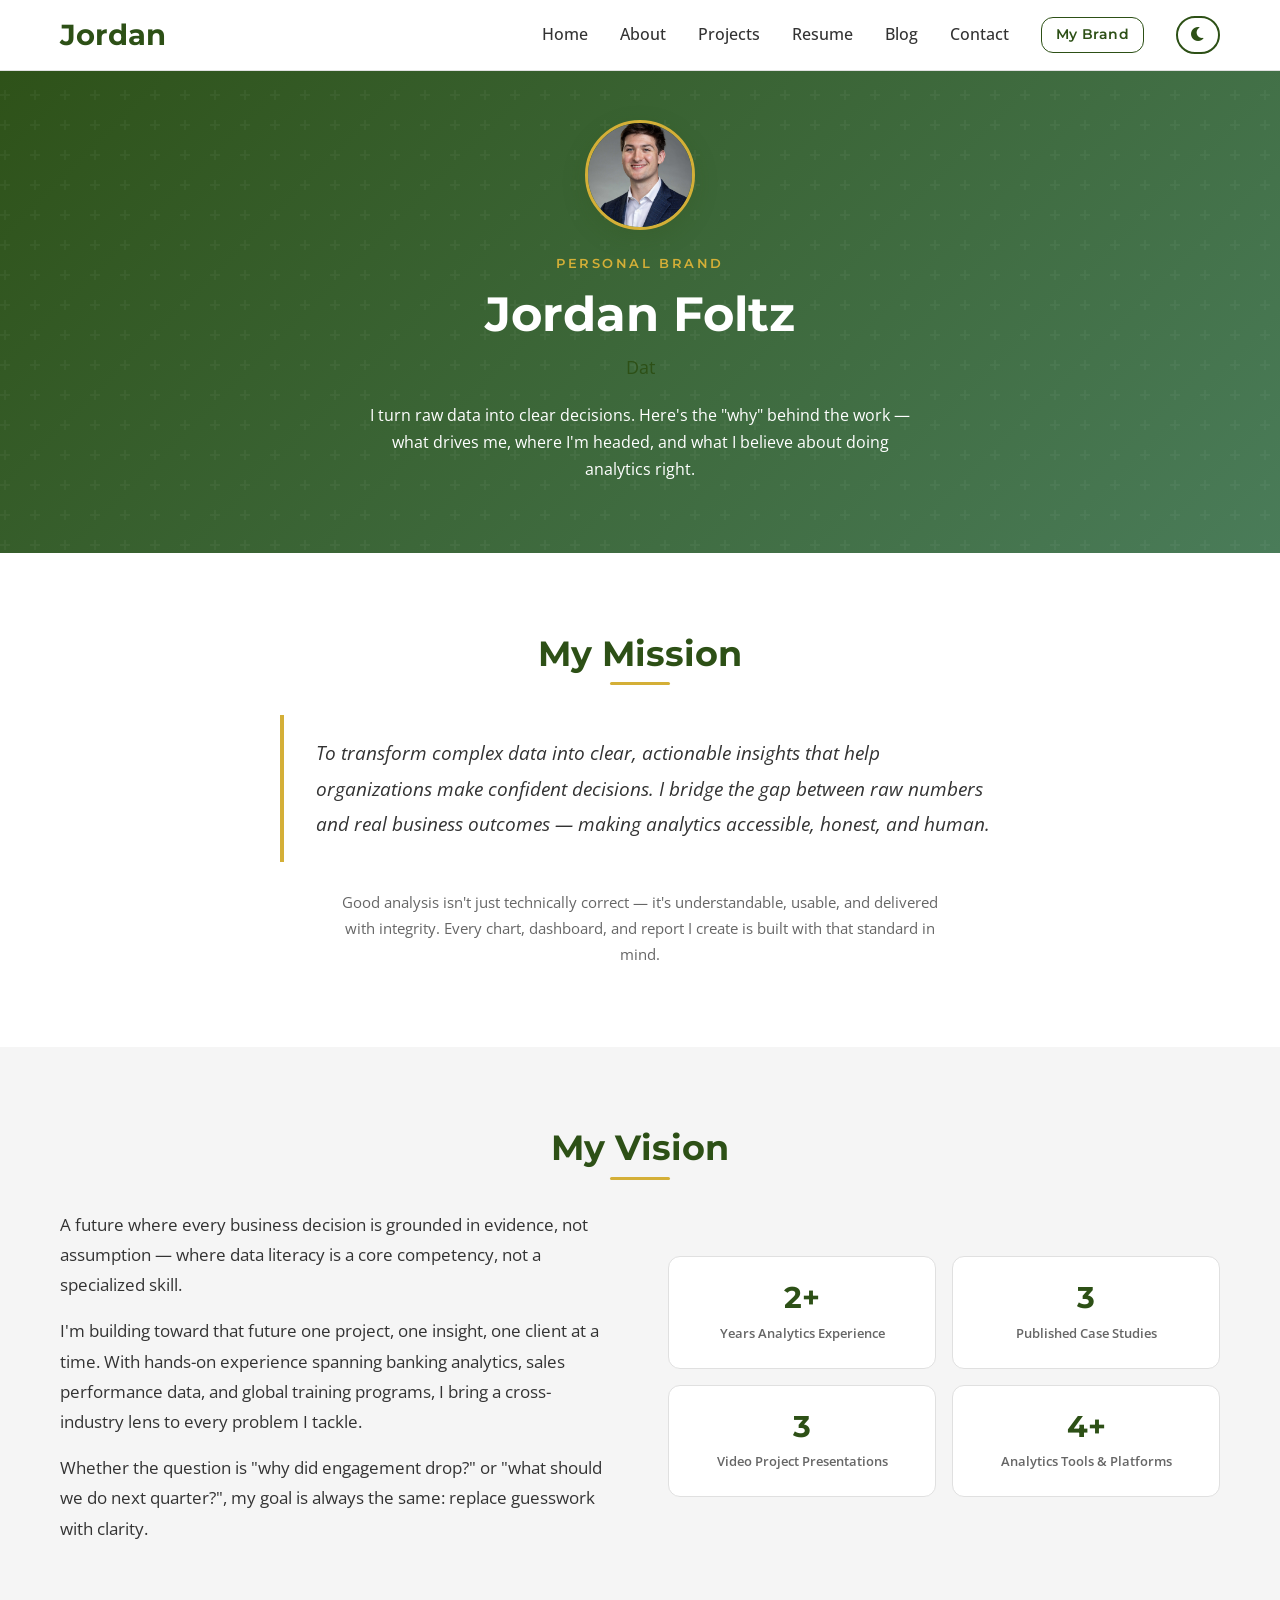
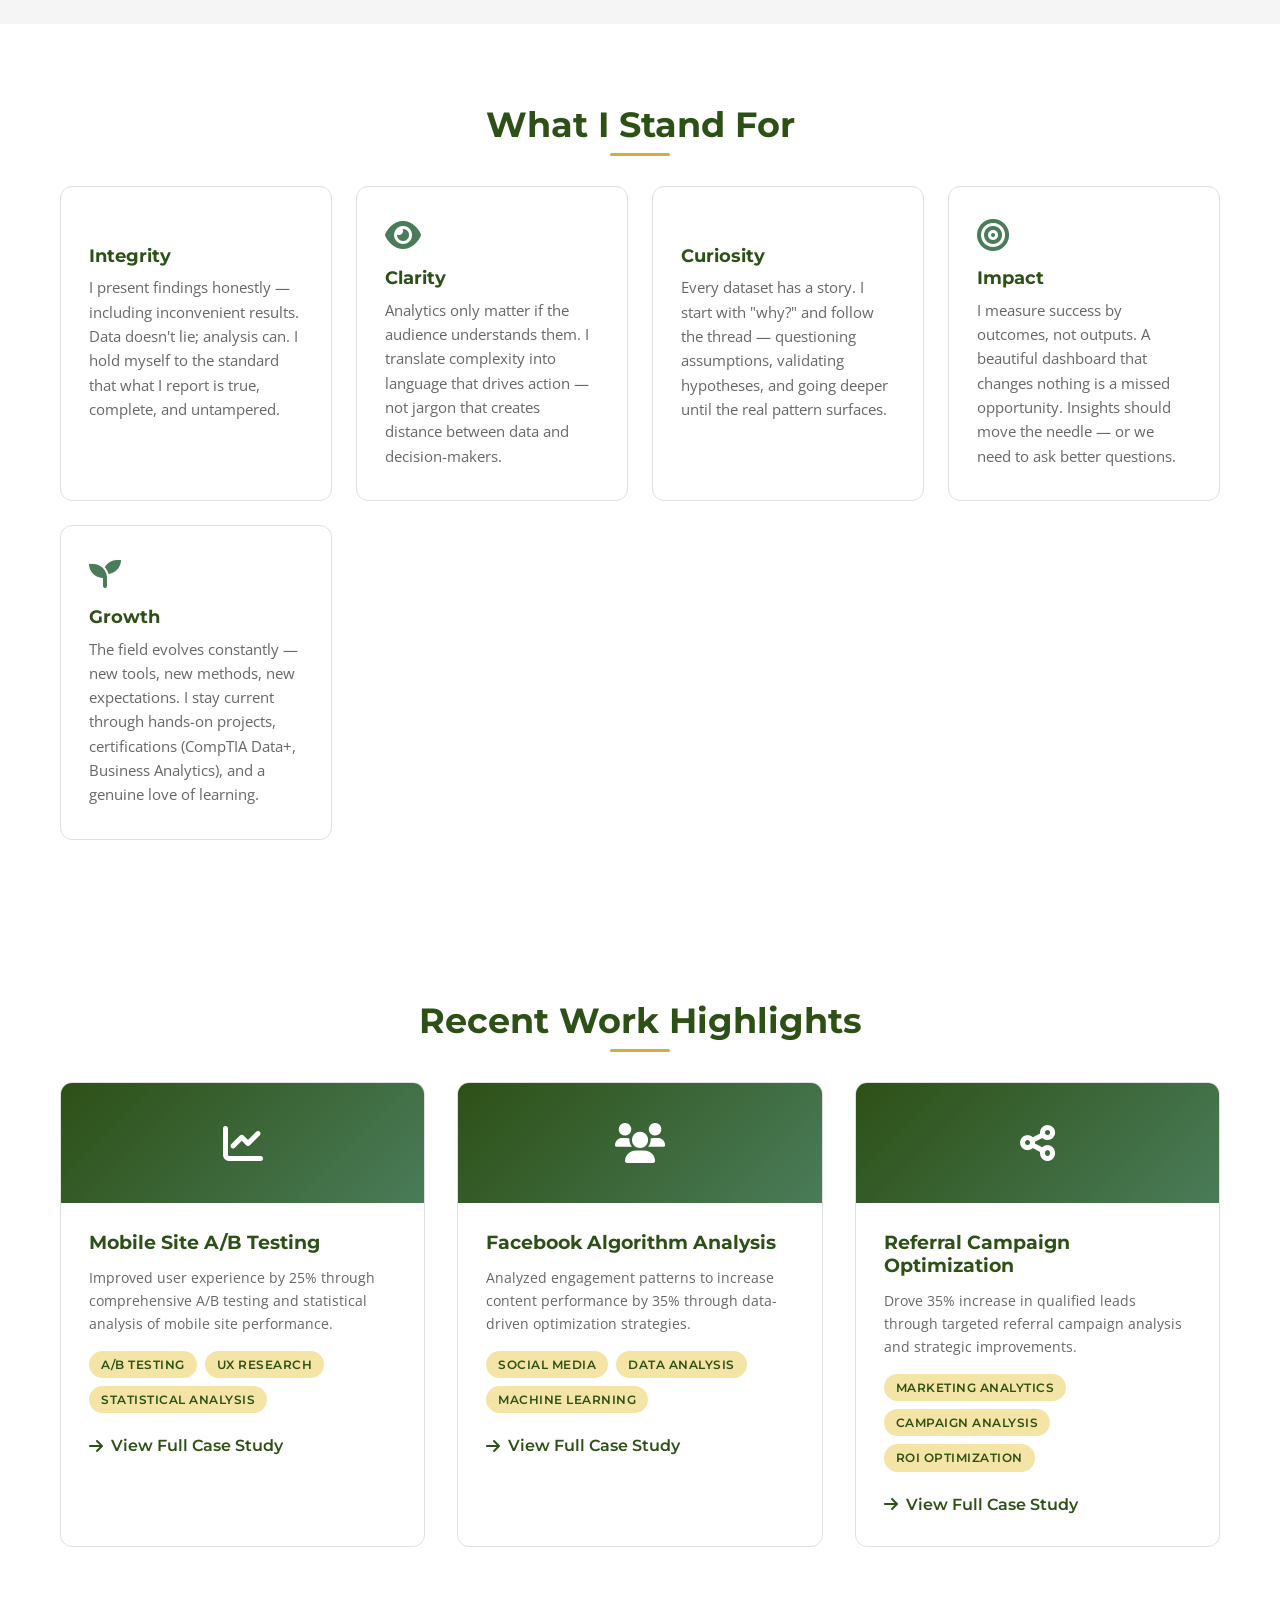
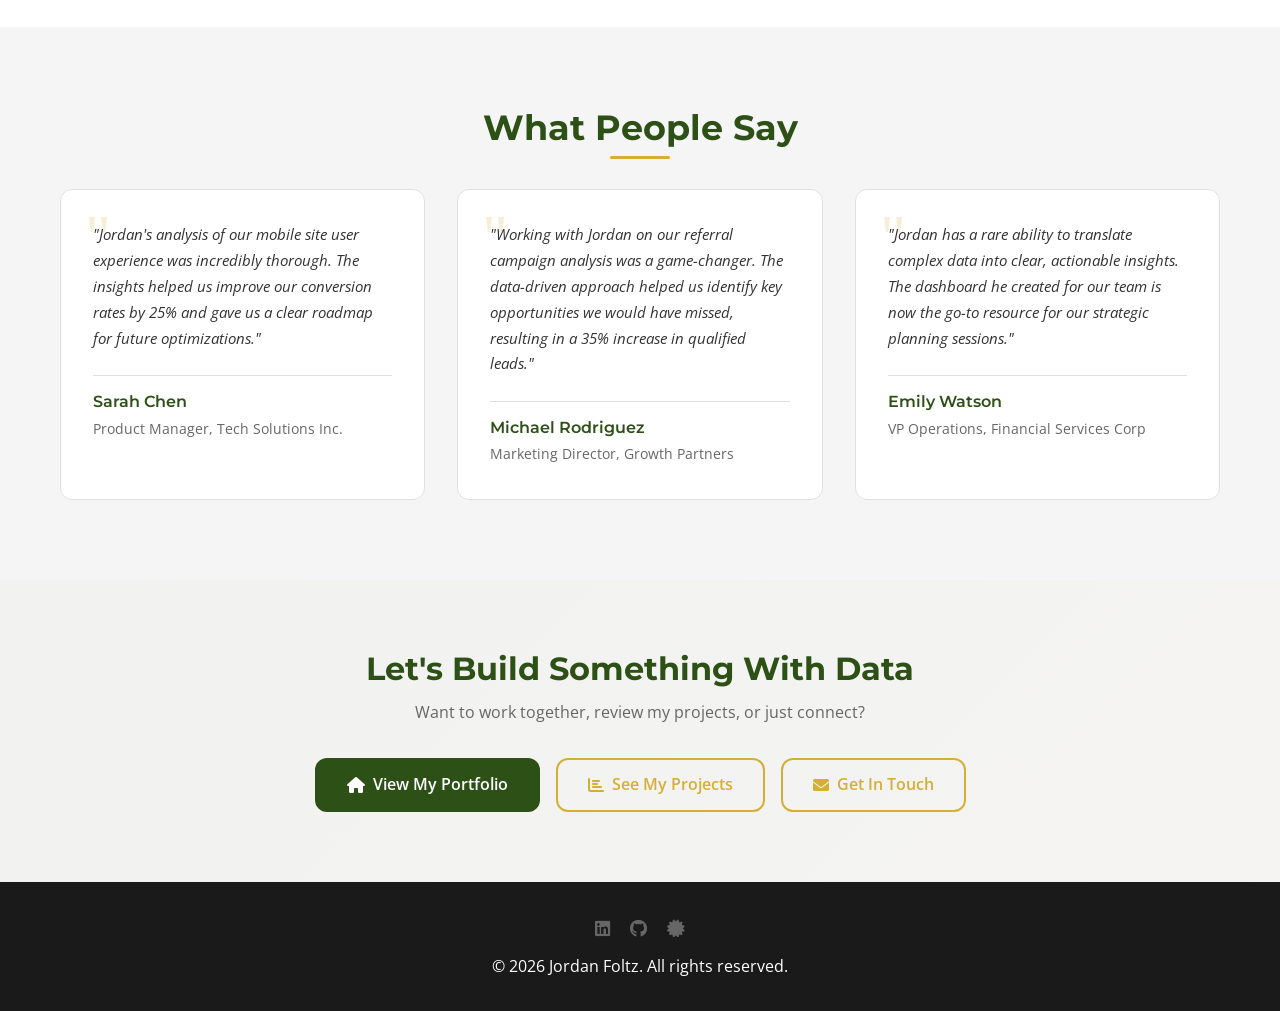
==== commit f3ff12a9: "Enhance brand page with animations, testimonials, and recent work section" ====
--- a/brand.html
+++ b/brand.html
@@ -142,6 +142,116 @@
         </div>
     </section>
 
+    <!-- Recent Work -->
+    <section class="brand-section" id="recent-work">
+        <div class="container">
+            <h2 class="section-title">Recent Work Highlights</h2>
+            <div class="recent-work-grid">
+                
+                <div class="work-preview">
+                    <div class="work-preview-image">
+                        <i class="fas fa-chart-line"></i>
+                    </div>
+                    <div class="work-preview-content">
+                        <h3>Mobile Site A/B Testing</h3>
+                        <p>Improved user experience by 25% through comprehensive A/B testing and statistical analysis of mobile site performance.</p>
+                        <div class="work-preview-tags">
+                            <span class="tag">A/B Testing</span>
+                            <span class="tag">UX Research</span>
+                            <span class="tag">Statistical Analysis</span>
+                        </div>
+                        <a href="index.html#projects" class="work-preview-link nav-link-ext">
+                            <i class="fas fa-arrow-right"></i> View Full Case Study
+                        </a>
+                    </div>
+                </div>
+
+                <div class="work-preview">
+                    <div class="work-preview-image">
+                        <i class="fas fa-users"></i>
+                    </div>
+                    <div class="work-preview-content">
+                        <h3>Facebook Algorithm Analysis</h3>
+                        <p>Analyzed engagement patterns to increase content performance by 35% through data-driven optimization strategies.</p>
+                        <div class="work-preview-tags">
+                            <span class="tag">Social Media</span>
+                            <span class="tag">Data Analysis</span>
+                            <span class="tag">Machine Learning</span>
+                        </div>
+                        <a href="index.html#projects" class="work-preview-link nav-link-ext">
+                            <i class="fas fa-arrow-right"></i> View Full Case Study
+                        </a>
+                    </div>
+                </div>
+
+                <div class="work-preview">
+                    <div class="work-preview-image">
+                        <i class="fas fa-share-alt"></i>
+                    </div>
+                    <div class="work-preview-content">
+                        <h3>Referral Campaign Optimization</h3>
+                        <p>Drove 35% increase in qualified leads through targeted referral campaign analysis and strategic improvements.</p>
+                        <div class="work-preview-tags">
+                            <span class="tag">Marketing Analytics</span>
+                            <span class="tag">Campaign Analysis</span>
+                            <span class="tag">ROI Optimization</span>
+                        </div>
+                        <a href="index.html#projects" class="work-preview-link nav-link-ext">
+                            <i class="fas fa-arrow-right"></i> View Full Case Study
+                        </a>
+                    </div>
+                </div>
+
+            </div>
+        </div>
+    </section>
+
+    <!-- Testimonials -->
+    <section class="brand-section alt-bg" id="testimonials">
+        <div class="container">
+            <h2 class="section-title">What People Say</h2>
+            <div class="testimonials-grid">
+                
+                <div class="testimonial-card">
+                    <div class="testimonial-content">
+                        <p>"Jordan's analysis of our mobile site user experience was incredibly thorough. The insights helped us improve our conversion rates by 25% and gave us a clear roadmap for future optimizations."</p>
+                    </div>
+                    <div class="testimonial-author">
+                        <div class="author-info">
+                            <h4>Sarah Chen</h4>
+                            <span>Product Manager, Tech Solutions Inc.</span>
+                        </div>
+                    </div>
+                </div>
+
+                <div class="testimonial-card">
+                    <div class="testimonial-content">
+                        <p>"Working with Jordan on our referral campaign analysis was a game-changer. The data-driven approach helped us identify key opportunities we would have missed, resulting in a 35% increase in qualified leads."</p>
+                    </div>
+                    <div class="testimonial-author">
+                        <div class="author-info">
+                            <h4>Michael Rodriguez</h4>
+                            <span>Marketing Director, Growth Partners</span>
+                        </div>
+                    </div>
+                </div>
+
+                <div class="testimonial-card">
+                    <div class="testimonial-content">
+                        <p>"Jordan has a rare ability to translate complex data into clear, actionable insights. The dashboard he created for our team is now the go-to resource for our strategic planning sessions."</p>
+                    </div>
+                    <div class="testimonial-author">
+                        <div class="author-info">
+                            <h4>Emily Watson</h4>
+                            <span>VP Operations, Financial Services Corp</span>
+                        </div>
+                    </div>
+                </div>
+
+            </div>
+        </div>
+    </section>
+
     <!-- CTA -->
     <section class="brand-cta">
         <div class="container">
--- a/style.css
+++ b/style.css
@@ -605,13 +605,13 @@
 
 .floating-card.card-1 {
     top: 10%;
-    right: -20px;
+    left: -20px;
     animation-delay: 0s;
 }
 
 .floating-card.card-2 {
     top: 50%;
-    left: -20px;
+    right: -20px;
     animation-delay: 1s;
 }
 
@@ -619,6 +619,18 @@
     bottom: 10%;
     right: -10px;
     animation-delay: 2s;
+}
+
+.floating-card.card-4 {
+    top: 30%;
+    left: -15px;
+    animation-delay: 3s;
+}
+
+.floating-card.card-5 {
+    bottom: 30%;
+    right: -15px;
+    animation-delay: 4s;
 }
 
 .scroll-indicator {
@@ -1389,6 +1401,19 @@
     color: var(--text-secondary);
     margin-bottom: 1.5rem;
     line-height: 1.6;
+}
+
+.project-video {
+    margin: 1.5rem 0;
+    border-radius: 8px;
+    overflow: hidden;
+}
+
+.project-video iframe {
+    width: 100%;
+    height: 315px;
+    border: none;
+    border-radius: 8px;
 }
 
 .project-links {
@@ -1991,6 +2016,10 @@
         font-size: 1.1rem;
     }
     
+    .project-video iframe {
+        height: 200px;
+    }
+    
     .project-description {
         font-size: 0.9rem;
         margin-bottom: 1rem;
--- a/brand.css
+++ b/brand.css
@@ -36,6 +36,14 @@
     display: block;
     margin-left: auto;
     margin-right: auto;
+    transition: all 0.3s ease;
+    box-shadow: 0 8px 25px rgba(45, 80, 22, 0.2);
+}
+
+.brand-headshot:hover {
+    transform: scale(1.05);
+    box-shadow: 0 12px 35px rgba(45, 80, 22, 0.3);
+    border-color: var(--pure-white);
 }
 
 .brand-headshot-placeholder {
@@ -50,6 +58,12 @@
     justify-content: center;
     font-size: 2.5rem;
     color: var(--pure-white);
+    transition: all 0.3s ease;
+}
+
+.brand-headshot-placeholder:hover {
+    transform: scale(1.05);
+    background: var(--primary-green);
 }
 
 .brand-eyebrow {
@@ -60,6 +74,9 @@
     letter-spacing: 0.2em;
     text-transform: uppercase;
     margin-bottom: 0.75rem;
+    opacity: 0;
+    animation: fadeInUp 0.8s ease forwards;
+    animation-delay: 0.2s;
 }
 
 .brand-hero h1 {
@@ -68,6 +85,9 @@
     font-family: var(--font-primary);
     margin-bottom: 0.5rem;
     color: var(--pure-white);
+    opacity: 0;
+    animation: fadeInUp 0.8s ease forwards;
+    animation-delay: 0.4s;
 }
 
 .brand-hero .hero-subtitle {
@@ -75,6 +95,9 @@
     opacity: 0.88;
     margin-bottom: 1.25rem;
     font-family: var(--font-secondary);
+    opacity: 0;
+    animation: fadeInUp 0.8s ease forwards;
+    animation-delay: 0.6s;
 }
 
 .brand-hero .hero-intro {
@@ -84,6 +107,20 @@
     margin: 0 auto;
     line-height: 1.7;
     font-family: var(--font-secondary);
+    opacity: 0;
+    animation: fadeInUp 0.8s ease forwards;
+    animation-delay: 0.8s;
+}
+
+@keyframes fadeInUp {
+    from {
+        opacity: 0;
+        transform: translateY(30px);
+    }
+    to {
+        opacity: 1;
+        transform: translateY(0);
+    }
 }
 
 /* ---- Shared Brand Section Layout ---- */
@@ -171,12 +208,33 @@
     border-radius: var(--border-radius);
     padding: 1.5rem 1rem;
     text-align: center;
-    transition: var(--transition-fast);
+    transition: all 0.3s cubic-bezier(0.4, 0, 0.2, 1);
+    position: relative;
+    overflow: hidden;
+}
+
+.vision-stat-card::before {
+    content: '';
+    position: absolute;
+    top: 50%;
+    left: 50%;
+    width: 0;
+    height: 0;
+    background: radial-gradient(circle, rgba(212, 175, 55, 0.1) 0%, transparent 70%);
+    transition: all 0.3s ease;
+    transform: translate(-50%, -50%);
+    border-radius: 50%;
 }
 
 .vision-stat-card:hover {
     border-color: var(--accent-gold);
-    box-shadow: 0 4px 16px var(--card-shadow);
+    box-shadow: 0 8px 25px rgba(212, 175, 55, 0.2);
+    transform: translateY(-4px);
+}
+
+.vision-stat-card:hover::before {
+    width: 120px;
+    height: 120px;
 }
 
 .vision-stat-card .stat-number {
@@ -185,6 +243,14 @@
     color: var(--primary-green);
     font-family: var(--font-primary);
     line-height: 1.1;
+    transition: all 0.3s ease;
+    position: relative;
+    z-index: 1;
+}
+
+.vision-stat-card:hover .stat-number {
+    color: var(--accent-gold);
+    transform: scale(1.05);
 }
 
 .vision-stat-card .stat-label {
@@ -192,6 +258,13 @@
     color: var(--text-secondary);
     font-family: var(--font-secondary);
     margin-top: 0.35rem;
+    transition: color 0.3s ease;
+    position: relative;
+    z-index: 1;
+}
+
+.vision-stat-card:hover .stat-label {
+    color: var(--text-primary);
 }
 
 /* ---- Values ---- */
@@ -207,26 +280,45 @@
     border: 1px solid var(--border-color);
     border-radius: var(--border-radius);
     padding: 2rem 1.75rem;
-    transition: var(--transition-fast);
-    position: relative;
+    transition: all 0.3s cubic-bezier(0.4, 0, 0.2, 1);
+    position: relative;
+    overflow: hidden;
+}
+
+.value-card::before {
+    content: '';
+    position: absolute;
+    top: 0;
+    left: 0;
+    right: 0;
+    height: 3px;
+    background: linear-gradient(90deg, var(--primary-green), var(--accent-gold));
+    transform: scaleX(0);
+    transition: transform 0.3s ease;
 }
 
 .value-card:hover {
-    transform: translateY(-5px);
-    box-shadow: 0 10px 30px var(--card-shadow);
+    transform: translateY(-8px);
+    box-shadow: 0 15px 40px rgba(45, 80, 22, 0.15);
     border-color: var(--accent-gold);
+}
+
+.value-card:hover::before {
+    transform: scaleX(1);
 }
 
 .value-icon {
     font-size: 2rem;
     color: var(--secondary-green);
     margin-bottom: 1rem;
-    transition: var(--transition-fast);
+    transition: all 0.3s ease;
     display: block;
+    transform: scale(1);
 }
 
 .value-card:hover .value-icon {
     color: var(--accent-gold);
+    transform: scale(1.1);
 }
 
 .value-card h3 {
@@ -235,6 +327,11 @@
     font-weight: 700;
     font-family: var(--font-primary);
     margin-bottom: 0.6rem;
+    transition: color 0.3s ease;
+}
+
+.value-card:hover h3 {
+    color: var(--accent-gold);
 }
 
 .value-card p {
@@ -243,6 +340,11 @@
     color: var(--text-secondary);
     font-family: var(--font-secondary);
     margin: 0;
+    transition: color 0.3s ease;
+}
+
+.value-card:hover p {
+    color: var(--text-primary);
 }
 
 /* ---- CTA Section ---- */
@@ -250,6 +352,24 @@
     padding: 70px 0;
     background: var(--bg-secondary);
     text-align: center;
+    position: relative;
+    overflow: hidden;
+}
+
+.brand-cta::before {
+    content: '';
+    position: absolute;
+    top: 0;
+    left: 0;
+    right: 0;
+    bottom: 0;
+    background: linear-gradient(135deg, rgba(45, 80, 22, 0.02) 0%, rgba(212, 175, 55, 0.02) 100%);
+    pointer-events: none;
+}
+
+.brand-cta .container {
+    position: relative;
+    z-index: 1;
 }
 
 .brand-cta h2 {
@@ -258,6 +378,8 @@
     color: var(--primary-green);
     font-family: var(--font-primary);
     margin-bottom: 0.75rem;
+    opacity: 0;
+    animation: fadeInUp 0.8s ease forwards;
 }
 
 .brand-cta p {
@@ -265,6 +387,9 @@
     font-size: 1rem;
     margin-bottom: 2rem;
     font-family: var(--font-secondary);
+    opacity: 0;
+    animation: fadeInUp 0.8s ease forwards;
+    animation-delay: 0.2s;
 }
 
 .brand-cta-buttons {
@@ -272,6 +397,314 @@
     gap: 1rem;
     justify-content: center;
     flex-wrap: wrap;
+    opacity: 0;
+    animation: fadeInUp 0.8s ease forwards;
+    animation-delay: 0.4s;
+}
+
+.brand-cta-buttons .btn {
+    transform: translateY(0);
+    transition: all 0.3s cubic-bezier(0.4, 0, 0.2, 1);
+    position: relative;
+    overflow: hidden;
+}
+
+.brand-cta-buttons .btn::before {
+    content: '';
+    position: absolute;
+    top: 50%;
+    left: 50%;
+    width: 0;
+    height: 0;
+    background: rgba(255, 255, 255, 0.1);
+    border-radius: 50%;
+    transition: all 0.3s ease;
+    transform: translate(-50%, -50%);
+}
+
+.brand-cta-buttons .btn:hover {
+    transform: translateY(-3px);
+    box-shadow: 0 10px 25px rgba(45, 80, 22, 0.2);
+}
+
+.brand-cta-buttons .btn:hover::before {
+    width: 300px;
+    height: 300px;
+}
+
+.brand-cta-buttons .btn-primary:hover {
+    background: var(--accent-gold);
+    border-color: var(--accent-gold);
+}
+
+/* ---- Smooth Scroll ---- */
+html {
+    scroll-behavior: smooth;
+}
+
+/* ---- Recent Work ---- */
+.recent-work-grid {
+    display: grid;
+    grid-template-columns: repeat(auto-fit, minmax(320px, 1fr));
+    gap: 2rem;
+    margin-top: 1rem;
+}
+
+.work-preview {
+    background: var(--card-bg);
+    border: 1px solid var(--border-color);
+    border-radius: var(--border-radius);
+    overflow: hidden;
+    transition: all 0.3s cubic-bezier(0.4, 0, 0.2, 1);
+    opacity: 0;
+    animation: fadeInUp 0.8s ease forwards;
+}
+
+.work-preview:nth-child(1) { animation-delay: 0.2s; }
+.work-preview:nth-child(2) { animation-delay: 0.4s; }
+.work-preview:nth-child(3) { animation-delay: 0.6s; }
+
+.work-preview:hover {
+    transform: translateY(-8px);
+    box-shadow: 0 15px 40px rgba(45, 80, 22, 0.15);
+    border-color: var(--accent-gold);
+}
+
+.work-preview-image {
+    height: 120px;
+    background: linear-gradient(135deg, var(--primary-green), var(--secondary-green));
+    display: flex;
+    align-items: center;
+    justify-content: center;
+    font-size: 2.5rem;
+    color: var(--pure-white);
+    transition: all 0.3s ease;
+}
+
+.work-preview:hover .work-preview-image {
+    background: linear-gradient(135deg, var(--accent-gold), var(--primary-green));
+    transform: scale(1.02);
+}
+
+.work-preview-content {
+    padding: 1.75rem;
+}
+
+.work-preview-content h3 {
+    color: var(--primary-green);
+    font-size: 1.2rem;
+    font-weight: 700;
+    font-family: var(--font-primary);
+    margin-bottom: 0.75rem;
+    transition: color 0.3s ease;
+}
+
+.work-preview:hover h3 {
+    color: var(--accent-gold);
+}
+
+.work-preview-content p {
+    color: var(--text-secondary);
+    font-size: 0.9rem;
+    line-height: 1.6;
+    font-family: var(--font-secondary);
+    margin-bottom: 1rem;
+}
+
+.work-preview-tags {
+    display: flex;
+    flex-wrap: wrap;
+    gap: 0.5rem;
+    margin-bottom: 1.25rem;
+}
+
+.tag {
+    background: var(--light-gold);
+    color: var(--primary-green);
+    font-size: 0.75rem;
+    font-weight: 600;
+    padding: 0.25rem 0.75rem;
+    border-radius: 20px;
+    font-family: var(--font-primary);
+    text-transform: uppercase;
+    letter-spacing: 0.5px;
+}
+
+.work-preview-link {
+    display: inline-flex;
+    align-items: center;
+    gap: 0.5rem;
+    color: var(--primary-green);
+    font-weight: 600;
+    text-decoration: none;
+    font-family: var(--font-primary);
+    transition: all 0.3s ease;
+}
+
+.work-preview-link:hover {
+    color: var(--accent-gold);
+    gap: 0.75rem;
+}
+
+.work-preview-link i {
+    transition: transform 0.3s ease;
+}
+
+.work-preview-link:hover i {
+    transform: translateX(3px);
+}
+
+/* ---- Testimonials ---- */
+.testimonials-grid {
+    display: grid;
+    grid-template-columns: repeat(auto-fit, minmax(300px, 1fr));
+    gap: 2rem;
+    margin-top: 1rem;
+}
+
+.testimonial-card {
+    background: var(--card-bg);
+    border: 1px solid var(--border-color);
+    border-radius: var(--border-radius);
+    padding: 2rem;
+    transition: all 0.3s cubic-bezier(0.4, 0, 0.2, 1);
+    position: relative;
+    opacity: 0;
+    animation: fadeInUp 0.8s ease forwards;
+}
+
+.testimonial-card:nth-child(1) { animation-delay: 0.2s; }
+.testimonial-card:nth-child(2) { animation-delay: 0.4s; }
+.testimonial-card:nth-child(3) { animation-delay: 0.6s; }
+
+.testimonial-card::before {
+    content: '"';
+    position: absolute;
+    top: 1rem;
+    left: 1.5rem;
+    font-size: 4rem;
+    color: var(--accent-gold);
+    font-family: Georgia, serif;
+    opacity: 0.2;
+    line-height: 1;
+}
+
+.testimonial-card:hover {
+    transform: translateY(-5px);
+    box-shadow: 0 15px 40px rgba(45, 80, 22, 0.15);
+    border-color: var(--accent-gold);
+}
+
+.testimonial-content {
+    margin-bottom: 1.5rem;
+    position: relative;
+    z-index: 1;
+}
+
+.testimonial-content p {
+    font-size: 0.95rem;
+    line-height: 1.7;
+    color: var(--text-primary);
+    font-family: var(--font-secondary);
+    font-style: italic;
+    margin: 0;
+}
+
+.testimonial-author {
+    display: flex;
+    align-items: center;
+    gap: 1rem;
+    padding-top: 1rem;
+    border-top: 1px solid var(--border-color);
+    position: relative;
+    z-index: 1;
+}
+
+.author-info h4 {
+    color: var(--primary-green);
+    font-size: 1rem;
+    font-weight: 600;
+    font-family: var(--font-primary);
+    margin: 0 0 0.25rem 0;
+}
+
+.author-info span {
+    color: var(--text-secondary);
+    font-size: 0.85rem;
+    font-family: var(--font-secondary);
+}
+
+/* ---- Enhanced Mobile Experience ---- */
+@media (max-width: 768px) {
+    .brand-hero {
+        padding: 90px 0 50px;
+    }
+
+    .brand-hero h1 {
+        font-size: 2rem;
+    }
+
+    .brand-hero .hero-subtitle {
+        font-size: 1rem;
+    }
+
+    .brand-hero .hero-intro {
+        font-size: 0.9rem;
+        padding: 0 1rem;
+    }
+
+    .vision-grid {
+        grid-template-columns: 1fr;
+        gap: 2rem;
+    }
+
+    .mission-quote {
+        font-size: 1.05rem;
+        padding-left: 1.25rem;
+        margin: 0 1rem;
+    }
+
+    .values-grid {
+        grid-template-columns: 1fr;
+    }
+
+    .vision-stats {
+        grid-template-columns: 1fr 1fr;
+    }
+
+    .recent-work-grid {
+        grid-template-columns: 1fr;
+        gap: 1.5rem;
+    }
+
+    .work-preview-image {
+        height: 100px;
+        font-size: 2rem;
+    }
+
+    .work-preview-content {
+        padding: 1.5rem;
+    }
+
+    .testimonials-grid {
+        grid-template-columns: 1fr;
+        gap: 1.5rem;
+    }
+
+    .testimonial-card {
+        padding: 1.5rem;
+    }
+
+    .brand-cta-buttons {
+        flex-direction: column;
+        align-items: center;
+        gap: 0.75rem;
+    }
+
+    .brand-cta-buttons .btn {
+        width: 100%;
+        max-width: 280px;
+    }
 }
 
 /* ---- Responsive ---- */
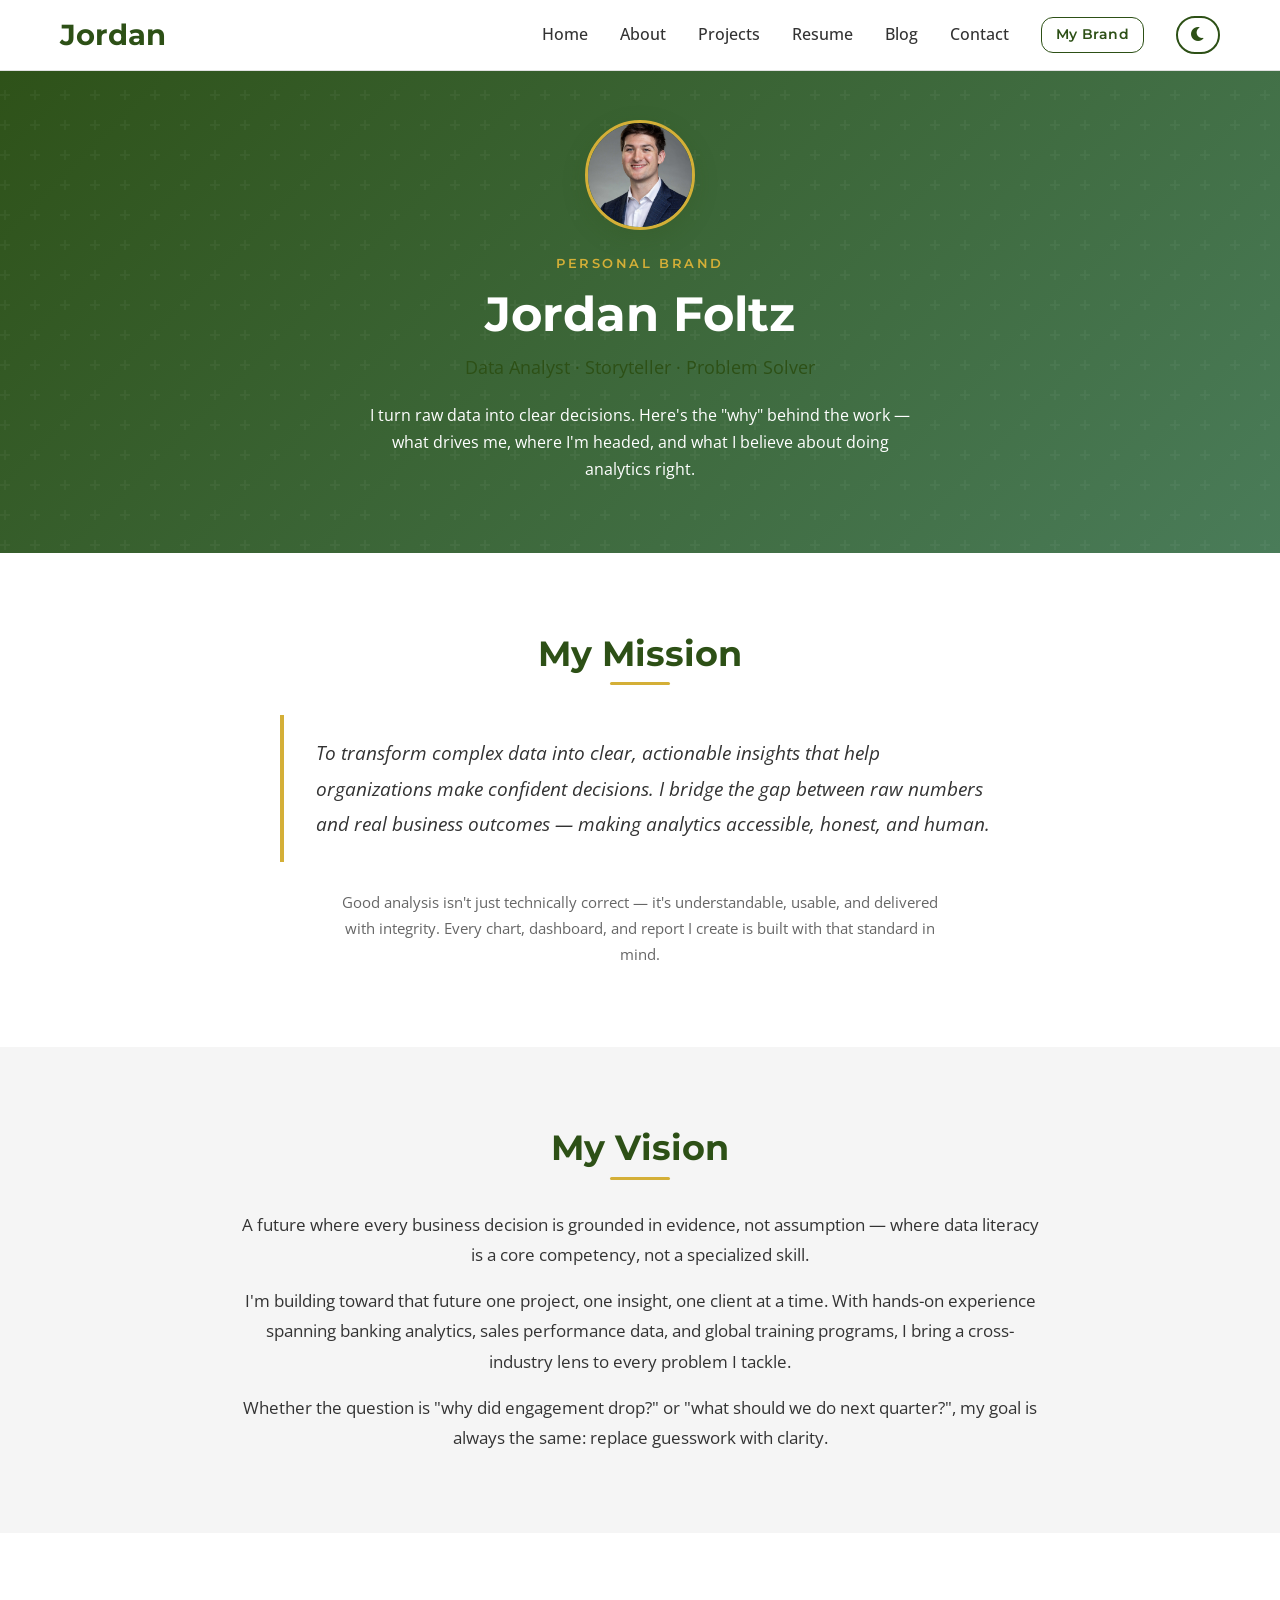
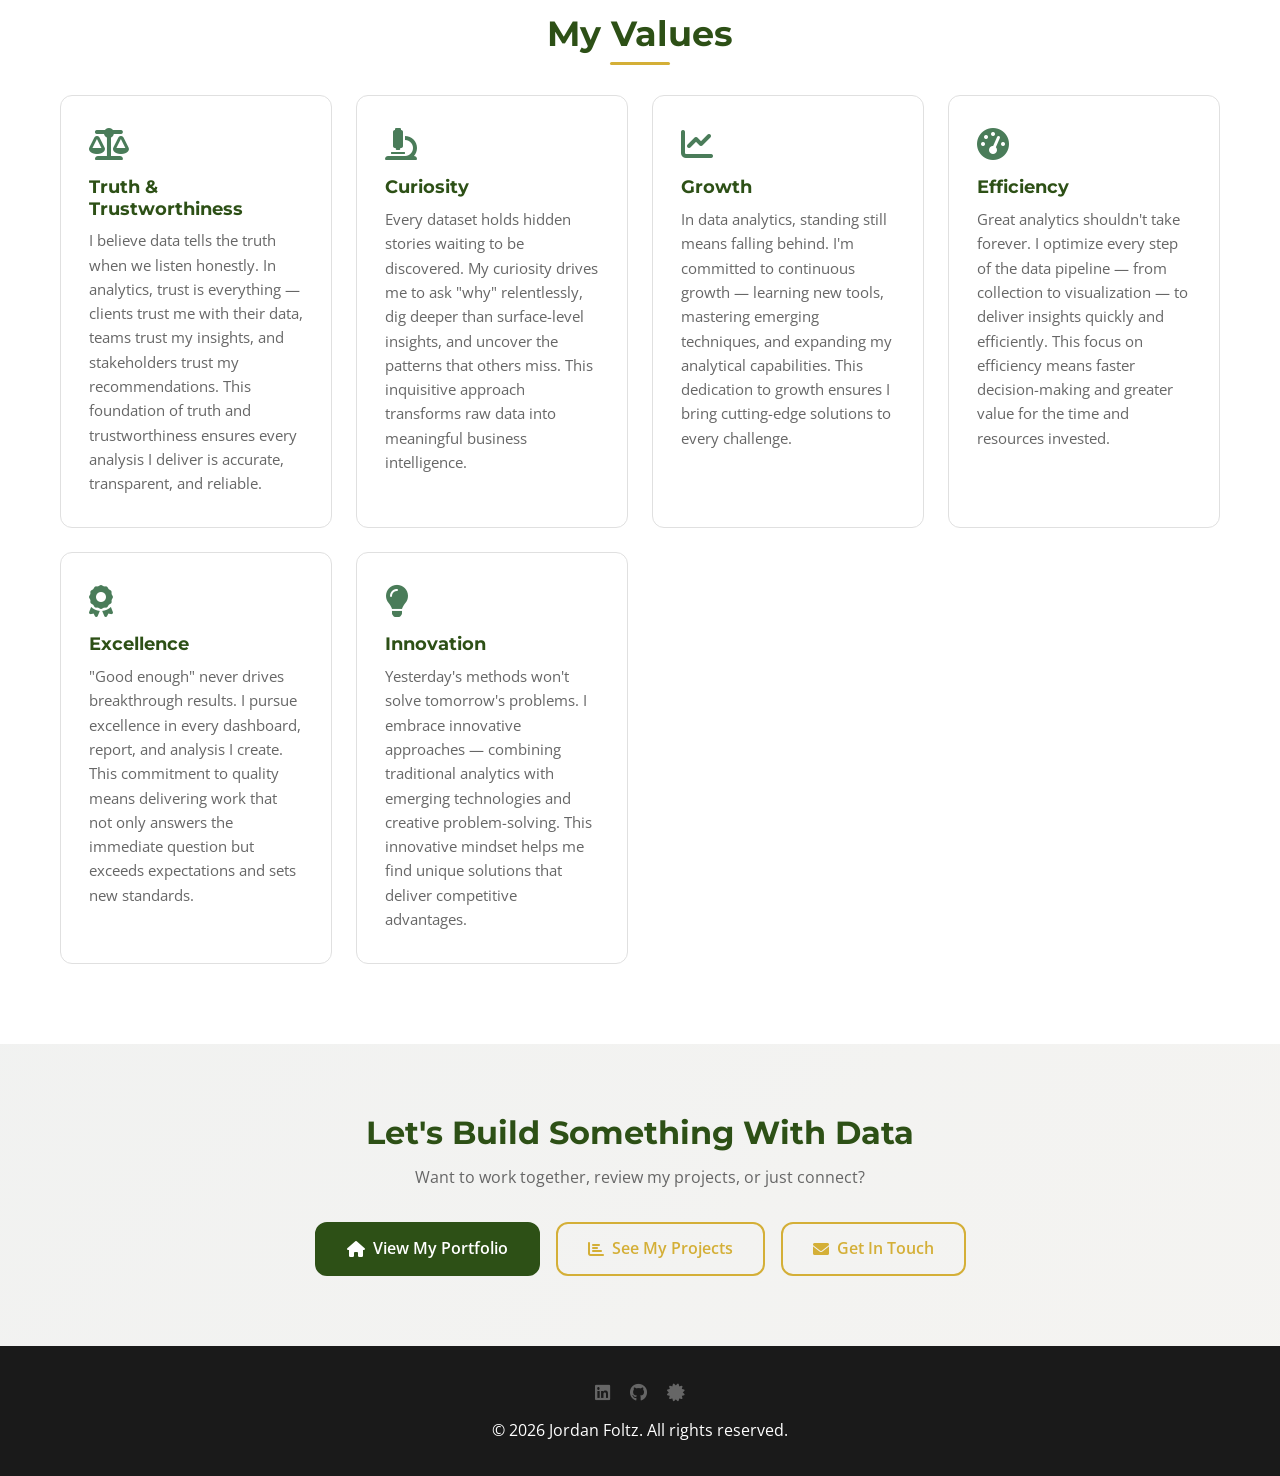
==== commit 132c37c4: "Update brand page: remove stats cards, update values section, and fix Python title" ====
--- a/brand.html
+++ b/brand.html
@@ -74,30 +74,10 @@
     <section class="brand-section alt-bg" id="vision">
         <div class="container">
             <h2 class="section-title">My Vision</h2>
-            <div class="vision-grid">
-                <div class="vision-text">
-                    <p>A future where every business decision is grounded in evidence, not assumption — where data literacy is a core competency, not a specialized skill.</p>
-                    <p>I'm building toward that future one project, one insight, one client at a time. With hands-on experience spanning banking analytics, sales performance data, and global training programs, I bring a cross-industry lens to every problem I tackle.</p>
-                    <p>Whether the question is "why did engagement drop?" or "what should we do next quarter?", my goal is always the same: replace guesswork with clarity.</p>
-                </div>
-                <div class="vision-stats">
-                    <div class="vision-stat-card">
-                        <div class="stat-number">2+</div>
-                        <div class="stat-label">Years Analytics Experience</div>
-                    </div>
-                    <div class="vision-stat-card">
-                        <div class="stat-number">3</div>
-                        <div class="stat-label">Published Case Studies</div>
-                    </div>
-                    <div class="vision-stat-card">
-                        <div class="stat-number">3</div>
-                        <div class="stat-label">Video Project Presentations</div>
-                    </div>
-                    <div class="vision-stat-card">
-                        <div class="stat-number">4+</div>
-                        <div class="stat-label">Analytics Tools &amp; Platforms</div>
-                    </div>
-                </div>
+            <div class="vision-content">
+                <p>A future where every business decision is grounded in evidence, not assumption — where data literacy is a core competency, not a specialized skill.</p>
+                <p>I'm building toward that future one project, one insight, one client at a time. With hands-on experience spanning banking analytics, sales performance data, and global training programs, I bring a cross-industry lens to every problem I tackle.</p>
+                <p>Whether the question is "why did engagement drop?" or "what should we do next quarter?", my goal is always the same: replace guesswork with clarity.</p>
             </div>
         </div>
     </section>
@@ -105,147 +85,43 @@
     <!-- Values -->
     <section class="brand-section" id="values">
         <div class="container">
-            <h2 class="section-title">What I Stand For</h2>
+            <h2 class="section-title">My Values</h2>
             <div class="values-grid">
 
                 <div class="value-card">
-                    <i class="fas fa-shield-halved value-icon" aria-hidden="true"></i>
-                    <h3>Integrity</h3>
-                    <p>I present findings honestly — including inconvenient results. Data doesn't lie; analysis can. I hold myself to the standard that what I report is true, complete, and untampered.</p>
+                    <i class="fas fa-balance-scale value-icon" aria-hidden="true"></i>
+                    <h3>Truth & Trustworthiness</h3>
+                    <p>I believe data tells the truth when we listen honestly. In analytics, trust is everything — clients trust me with their data, teams trust my insights, and stakeholders trust my recommendations. This foundation of truth and trustworthiness ensures every analysis I deliver is accurate, transparent, and reliable.</p>
                 </div>
 
                 <div class="value-card">
-                    <i class="fas fa-eye value-icon" aria-hidden="true"></i>
-                    <h3>Clarity</h3>
-                    <p>Analytics only matter if the audience understands them. I translate complexity into language that drives action — not jargon that creates distance between data and decision-makers.</p>
+                    <i class="fas fa-microscope value-icon" aria-hidden="true"></i>
+                    <h3>Curiosity</h3>
+                    <p>Every dataset holds hidden stories waiting to be discovered. My curiosity drives me to ask "why" relentlessly, dig deeper than surface-level insights, and uncover the patterns that others miss. This inquisitive approach transforms raw data into meaningful business intelligence.</p>
                 </div>
 
                 <div class="value-card">
-                    <i class="fas fa-magnifying-glass-chart value-icon" aria-hidden="true"></i>
-                    <h3>Curiosity</h3>
-                    <p>Every dataset has a story. I start with "why?" and follow the thread — questioning assumptions, validating hypotheses, and going deeper until the real pattern surfaces.</p>
+                    <i class="fas fa-chart-line value-icon" aria-hidden="true"></i>
+                    <h3>Growth</h3>
+                    <p>In data analytics, standing still means falling behind. I'm committed to continuous growth — learning new tools, mastering emerging techniques, and expanding my analytical capabilities. This dedication to growth ensures I bring cutting-edge solutions to every challenge.</p>
                 </div>
 
                 <div class="value-card">
-                    <i class="fas fa-bullseye value-icon" aria-hidden="true"></i>
-                    <h3>Impact</h3>
-                    <p>I measure success by outcomes, not outputs. A beautiful dashboard that changes nothing is a missed opportunity. Insights should move the needle — or we need to ask better questions.</p>
+                    <i class="fas fa-tachometer-alt value-icon" aria-hidden="true"></i>
+                    <h3>Efficiency</h3>
+                    <p>Great analytics shouldn't take forever. I optimize every step of the data pipeline — from collection to visualization — to deliver insights quickly and efficiently. This focus on efficiency means faster decision-making and greater value for the time and resources invested.</p>
                 </div>
 
                 <div class="value-card">
-                    <i class="fas fa-seedling value-icon" aria-hidden="true"></i>
-                    <h3>Growth</h3>
-                    <p>The field evolves constantly — new tools, new methods, new expectations. I stay current through hands-on projects, certifications (CompTIA Data+, Business Analytics), and a genuine love of learning.</p>
+                    <i class="fas fa-award value-icon" aria-hidden="true"></i>
+                    <h3>Excellence</h3>
+                    <p>"Good enough" never drives breakthrough results. I pursue excellence in every dashboard, report, and analysis I create. This commitment to quality means delivering work that not only answers the immediate question but exceeds expectations and sets new standards.</p>
                 </div>
 
-            </div>
-        </div>
-    </section>
-
-    <!-- Recent Work -->
-    <section class="brand-section" id="recent-work">
-        <div class="container">
-            <h2 class="section-title">Recent Work Highlights</h2>
-            <div class="recent-work-grid">
-                
-                <div class="work-preview">
-                    <div class="work-preview-image">
-                        <i class="fas fa-chart-line"></i>
-                    </div>
-                    <div class="work-preview-content">
-                        <h3>Mobile Site A/B Testing</h3>
-                        <p>Improved user experience by 25% through comprehensive A/B testing and statistical analysis of mobile site performance.</p>
-                        <div class="work-preview-tags">
-                            <span class="tag">A/B Testing</span>
-                            <span class="tag">UX Research</span>
-                            <span class="tag">Statistical Analysis</span>
-                        </div>
-                        <a href="index.html#projects" class="work-preview-link nav-link-ext">
-                            <i class="fas fa-arrow-right"></i> View Full Case Study
-                        </a>
-                    </div>
-                </div>
-
-                <div class="work-preview">
-                    <div class="work-preview-image">
-                        <i class="fas fa-users"></i>
-                    </div>
-                    <div class="work-preview-content">
-                        <h3>Facebook Algorithm Analysis</h3>
-                        <p>Analyzed engagement patterns to increase content performance by 35% through data-driven optimization strategies.</p>
-                        <div class="work-preview-tags">
-                            <span class="tag">Social Media</span>
-                            <span class="tag">Data Analysis</span>
-                            <span class="tag">Machine Learning</span>
-                        </div>
-                        <a href="index.html#projects" class="work-preview-link nav-link-ext">
-                            <i class="fas fa-arrow-right"></i> View Full Case Study
-                        </a>
-                    </div>
-                </div>
-
-                <div class="work-preview">
-                    <div class="work-preview-image">
-                        <i class="fas fa-share-alt"></i>
-                    </div>
-                    <div class="work-preview-content">
-                        <h3>Referral Campaign Optimization</h3>
-                        <p>Drove 35% increase in qualified leads through targeted referral campaign analysis and strategic improvements.</p>
-                        <div class="work-preview-tags">
-                            <span class="tag">Marketing Analytics</span>
-                            <span class="tag">Campaign Analysis</span>
-                            <span class="tag">ROI Optimization</span>
-                        </div>
-                        <a href="index.html#projects" class="work-preview-link nav-link-ext">
-                            <i class="fas fa-arrow-right"></i> View Full Case Study
-                        </a>
-                    </div>
-                </div>
-
-            </div>
-        </div>
-    </section>
-
-    <!-- Testimonials -->
-    <section class="brand-section alt-bg" id="testimonials">
-        <div class="container">
-            <h2 class="section-title">What People Say</h2>
-            <div class="testimonials-grid">
-                
-                <div class="testimonial-card">
-                    <div class="testimonial-content">
-                        <p>"Jordan's analysis of our mobile site user experience was incredibly thorough. The insights helped us improve our conversion rates by 25% and gave us a clear roadmap for future optimizations."</p>
-                    </div>
-                    <div class="testimonial-author">
-                        <div class="author-info">
-                            <h4>Sarah Chen</h4>
-                            <span>Product Manager, Tech Solutions Inc.</span>
-                        </div>
-                    </div>
-                </div>
-
-                <div class="testimonial-card">
-                    <div class="testimonial-content">
-                        <p>"Working with Jordan on our referral campaign analysis was a game-changer. The data-driven approach helped us identify key opportunities we would have missed, resulting in a 35% increase in qualified leads."</p>
-                    </div>
-                    <div class="testimonial-author">
-                        <div class="author-info">
-                            <h4>Michael Rodriguez</h4>
-                            <span>Marketing Director, Growth Partners</span>
-                        </div>
-                    </div>
-                </div>
-
-                <div class="testimonial-card">
-                    <div class="testimonial-content">
-                        <p>"Jordan has a rare ability to translate complex data into clear, actionable insights. The dashboard he created for our team is now the go-to resource for our strategic planning sessions."</p>
-                    </div>
-                    <div class="testimonial-author">
-                        <div class="author-info">
-                            <h4>Emily Watson</h4>
-                            <span>VP Operations, Financial Services Corp</span>
-                        </div>
-                    </div>
+                <div class="value-card">
+                    <i class="fas fa-lightbulb value-icon" aria-hidden="true"></i>
+                    <h3>Innovation</h3>
+                    <p>Yesterday's methods won't solve tomorrow's problems. I embrace innovative approaches — combining traditional analytics with emerging technologies and creative problem-solving. This innovative mindset helps me find unique solutions that deliver competitive advantages.</p>
                 </div>
 
             </div>
--- a/brand.css
+++ b/brand.css
@@ -177,14 +177,13 @@
 }
 
 /* ---- Vision ---- */
-.vision-grid {
-    display: grid;
-    grid-template-columns: 1fr 1fr;
-    gap: 3.5rem;
-    align-items: center;
-}
-
-.vision-text p {
+.vision-content {
+    max-width: 800px;
+    margin: 0 auto;
+    text-align: center;
+}
+
+.vision-content p {
     font-size: 1.05rem;
     line-height: 1.8;
     color: var(--text-primary);
@@ -192,79 +191,8 @@
     margin-bottom: 1rem;
 }
 
-.vision-text p:last-child {
+.vision-content p:last-child {
     margin-bottom: 0;
-}
-
-.vision-stats {
-    display: grid;
-    grid-template-columns: 1fr 1fr;
-    gap: 1rem;
-}
-
-.vision-stat-card {
-    background: var(--card-bg);
-    border: 1px solid var(--border-color);
-    border-radius: var(--border-radius);
-    padding: 1.5rem 1rem;
-    text-align: center;
-    transition: all 0.3s cubic-bezier(0.4, 0, 0.2, 1);
-    position: relative;
-    overflow: hidden;
-}
-
-.vision-stat-card::before {
-    content: '';
-    position: absolute;
-    top: 50%;
-    left: 50%;
-    width: 0;
-    height: 0;
-    background: radial-gradient(circle, rgba(212, 175, 55, 0.1) 0%, transparent 70%);
-    transition: all 0.3s ease;
-    transform: translate(-50%, -50%);
-    border-radius: 50%;
-}
-
-.vision-stat-card:hover {
-    border-color: var(--accent-gold);
-    box-shadow: 0 8px 25px rgba(212, 175, 55, 0.2);
-    transform: translateY(-4px);
-}
-
-.vision-stat-card:hover::before {
-    width: 120px;
-    height: 120px;
-}
-
-.vision-stat-card .stat-number {
-    font-size: 1.9rem;
-    font-weight: 700;
-    color: var(--primary-green);
-    font-family: var(--font-primary);
-    line-height: 1.1;
-    transition: all 0.3s ease;
-    position: relative;
-    z-index: 1;
-}
-
-.vision-stat-card:hover .stat-number {
-    color: var(--accent-gold);
-    transform: scale(1.05);
-}
-
-.vision-stat-card .stat-label {
-    font-size: 0.82rem;
-    color: var(--text-secondary);
-    font-family: var(--font-secondary);
-    margin-top: 0.35rem;
-    transition: color 0.3s ease;
-    position: relative;
-    z-index: 1;
-}
-
-.vision-stat-card:hover .stat-label {
-    color: var(--text-primary);
 }
 
 /* ---- Values ---- */
@@ -442,198 +370,6 @@
     scroll-behavior: smooth;
 }
 
-/* ---- Recent Work ---- */
-.recent-work-grid {
-    display: grid;
-    grid-template-columns: repeat(auto-fit, minmax(320px, 1fr));
-    gap: 2rem;
-    margin-top: 1rem;
-}
-
-.work-preview {
-    background: var(--card-bg);
-    border: 1px solid var(--border-color);
-    border-radius: var(--border-radius);
-    overflow: hidden;
-    transition: all 0.3s cubic-bezier(0.4, 0, 0.2, 1);
-    opacity: 0;
-    animation: fadeInUp 0.8s ease forwards;
-}
-
-.work-preview:nth-child(1) { animation-delay: 0.2s; }
-.work-preview:nth-child(2) { animation-delay: 0.4s; }
-.work-preview:nth-child(3) { animation-delay: 0.6s; }
-
-.work-preview:hover {
-    transform: translateY(-8px);
-    box-shadow: 0 15px 40px rgba(45, 80, 22, 0.15);
-    border-color: var(--accent-gold);
-}
-
-.work-preview-image {
-    height: 120px;
-    background: linear-gradient(135deg, var(--primary-green), var(--secondary-green));
-    display: flex;
-    align-items: center;
-    justify-content: center;
-    font-size: 2.5rem;
-    color: var(--pure-white);
-    transition: all 0.3s ease;
-}
-
-.work-preview:hover .work-preview-image {
-    background: linear-gradient(135deg, var(--accent-gold), var(--primary-green));
-    transform: scale(1.02);
-}
-
-.work-preview-content {
-    padding: 1.75rem;
-}
-
-.work-preview-content h3 {
-    color: var(--primary-green);
-    font-size: 1.2rem;
-    font-weight: 700;
-    font-family: var(--font-primary);
-    margin-bottom: 0.75rem;
-    transition: color 0.3s ease;
-}
-
-.work-preview:hover h3 {
-    color: var(--accent-gold);
-}
-
-.work-preview-content p {
-    color: var(--text-secondary);
-    font-size: 0.9rem;
-    line-height: 1.6;
-    font-family: var(--font-secondary);
-    margin-bottom: 1rem;
-}
-
-.work-preview-tags {
-    display: flex;
-    flex-wrap: wrap;
-    gap: 0.5rem;
-    margin-bottom: 1.25rem;
-}
-
-.tag {
-    background: var(--light-gold);
-    color: var(--primary-green);
-    font-size: 0.75rem;
-    font-weight: 600;
-    padding: 0.25rem 0.75rem;
-    border-radius: 20px;
-    font-family: var(--font-primary);
-    text-transform: uppercase;
-    letter-spacing: 0.5px;
-}
-
-.work-preview-link {
-    display: inline-flex;
-    align-items: center;
-    gap: 0.5rem;
-    color: var(--primary-green);
-    font-weight: 600;
-    text-decoration: none;
-    font-family: var(--font-primary);
-    transition: all 0.3s ease;
-}
-
-.work-preview-link:hover {
-    color: var(--accent-gold);
-    gap: 0.75rem;
-}
-
-.work-preview-link i {
-    transition: transform 0.3s ease;
-}
-
-.work-preview-link:hover i {
-    transform: translateX(3px);
-}
-
-/* ---- Testimonials ---- */
-.testimonials-grid {
-    display: grid;
-    grid-template-columns: repeat(auto-fit, minmax(300px, 1fr));
-    gap: 2rem;
-    margin-top: 1rem;
-}
-
-.testimonial-card {
-    background: var(--card-bg);
-    border: 1px solid var(--border-color);
-    border-radius: var(--border-radius);
-    padding: 2rem;
-    transition: all 0.3s cubic-bezier(0.4, 0, 0.2, 1);
-    position: relative;
-    opacity: 0;
-    animation: fadeInUp 0.8s ease forwards;
-}
-
-.testimonial-card:nth-child(1) { animation-delay: 0.2s; }
-.testimonial-card:nth-child(2) { animation-delay: 0.4s; }
-.testimonial-card:nth-child(3) { animation-delay: 0.6s; }
-
-.testimonial-card::before {
-    content: '"';
-    position: absolute;
-    top: 1rem;
-    left: 1.5rem;
-    font-size: 4rem;
-    color: var(--accent-gold);
-    font-family: Georgia, serif;
-    opacity: 0.2;
-    line-height: 1;
-}
-
-.testimonial-card:hover {
-    transform: translateY(-5px);
-    box-shadow: 0 15px 40px rgba(45, 80, 22, 0.15);
-    border-color: var(--accent-gold);
-}
-
-.testimonial-content {
-    margin-bottom: 1.5rem;
-    position: relative;
-    z-index: 1;
-}
-
-.testimonial-content p {
-    font-size: 0.95rem;
-    line-height: 1.7;
-    color: var(--text-primary);
-    font-family: var(--font-secondary);
-    font-style: italic;
-    margin: 0;
-}
-
-.testimonial-author {
-    display: flex;
-    align-items: center;
-    gap: 1rem;
-    padding-top: 1rem;
-    border-top: 1px solid var(--border-color);
-    position: relative;
-    z-index: 1;
-}
-
-.author-info h4 {
-    color: var(--primary-green);
-    font-size: 1rem;
-    font-weight: 600;
-    font-family: var(--font-primary);
-    margin: 0 0 0.25rem 0;
-}
-
-.author-info span {
-    color: var(--text-secondary);
-    font-size: 0.85rem;
-    font-family: var(--font-secondary);
-}
-
 /* ---- Enhanced Mobile Experience ---- */
 @media (max-width: 768px) {
     .brand-hero {
@@ -658,6 +394,10 @@
         gap: 2rem;
     }
 
+    .vision-content {
+        padding: 0 1rem;
+    }
+
     .mission-quote {
         font-size: 1.05rem;
         padding-left: 1.25rem;
@@ -672,29 +412,6 @@
         grid-template-columns: 1fr 1fr;
     }
 
-    .recent-work-grid {
-        grid-template-columns: 1fr;
-        gap: 1.5rem;
-    }
-
-    .work-preview-image {
-        height: 100px;
-        font-size: 2rem;
-    }
-
-    .work-preview-content {
-        padding: 1.5rem;
-    }
-
-    .testimonials-grid {
-        grid-template-columns: 1fr;
-        gap: 1.5rem;
-    }
-
-    .testimonial-card {
-        padding: 1.5rem;
-    }
-
     .brand-cta-buttons {
         flex-direction: column;
         align-items: center;
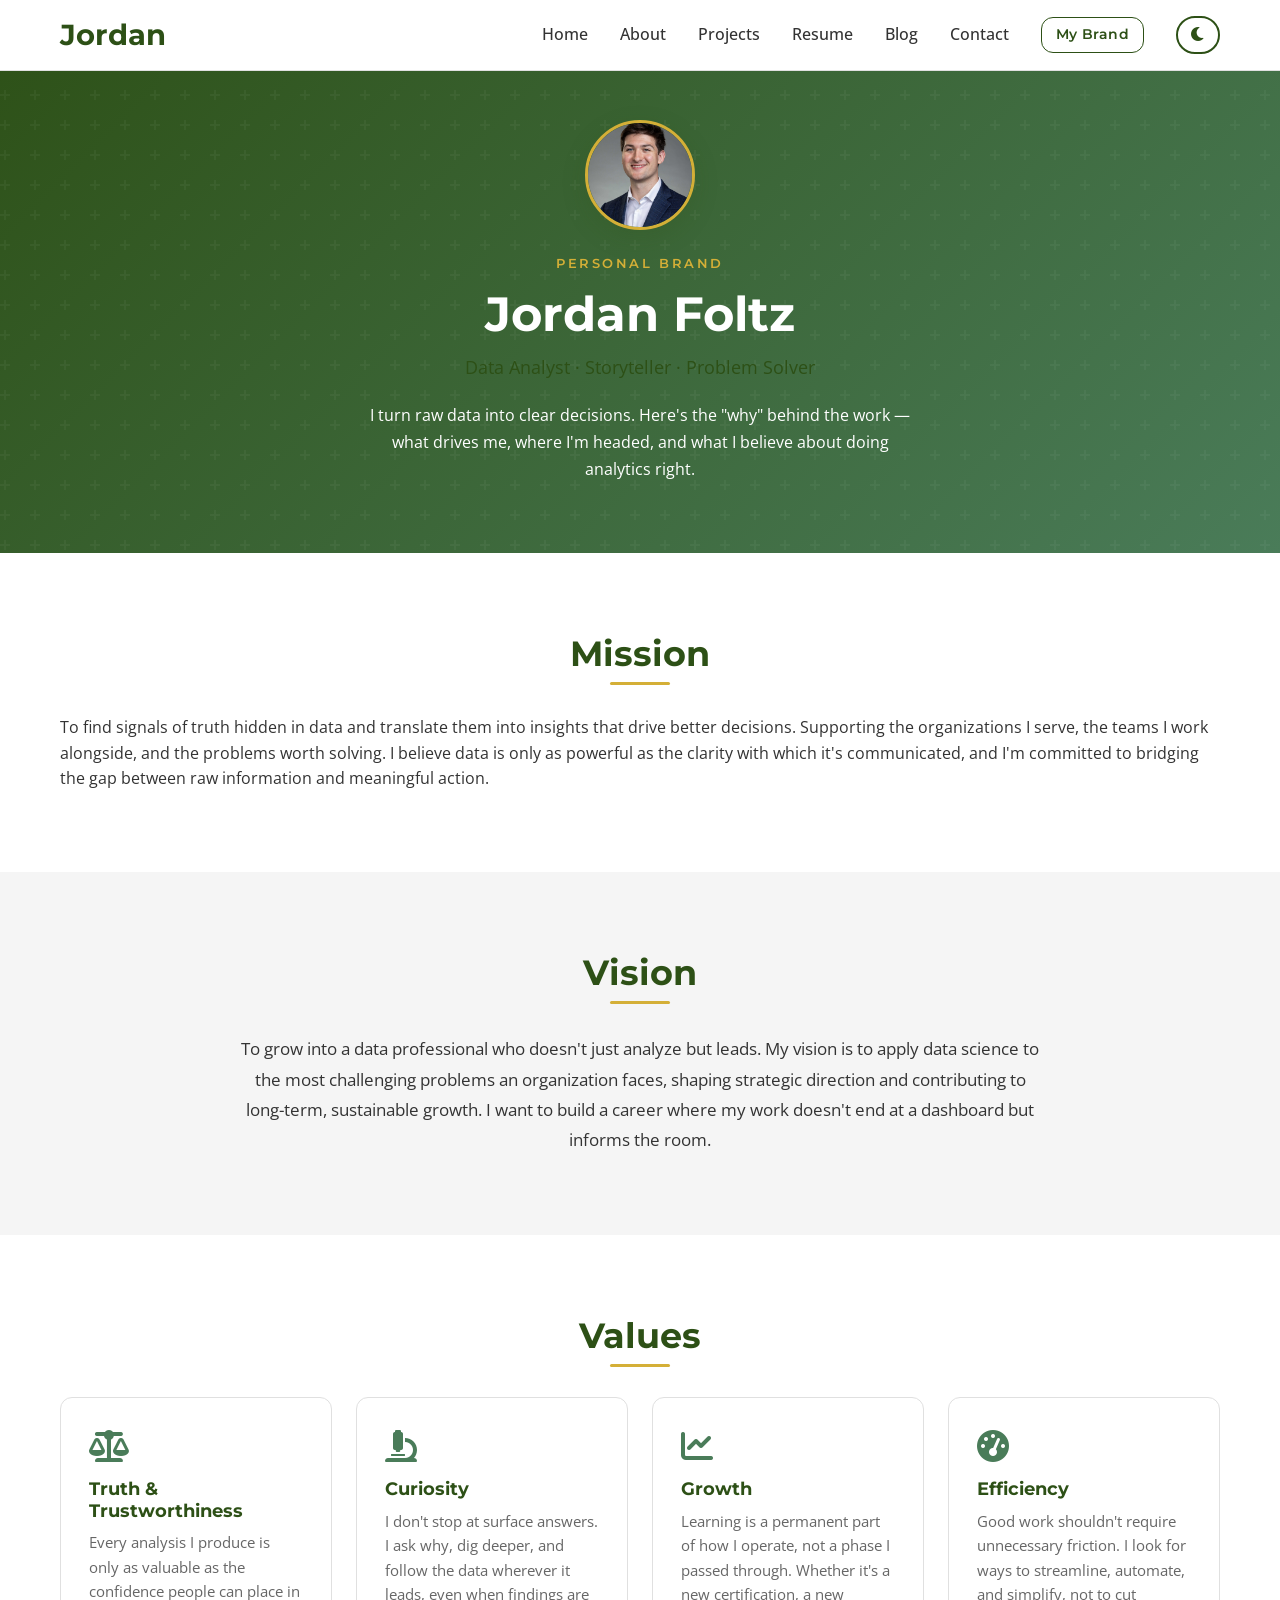
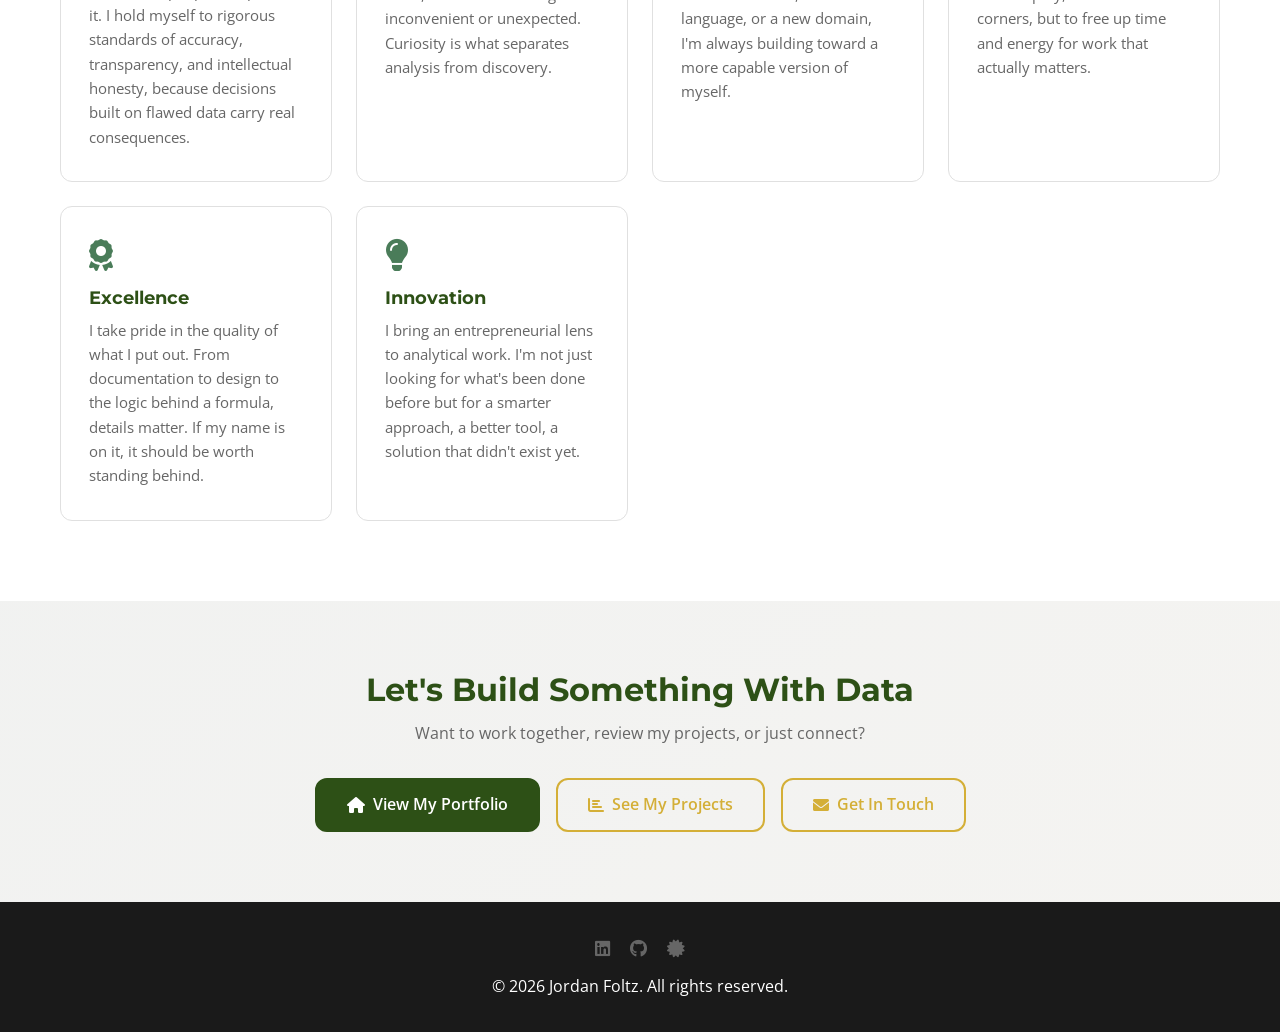
==== commit a1364e22: "Update MVV sections with new mission, vision, and values content" ====
--- a/brand.html
+++ b/brand.html
@@ -60,24 +60,19 @@
     <!-- Mission -->
     <section class="brand-section" id="mission">
         <div class="container">
-            <h2 class="section-title">My Mission</h2>
-            <blockquote class="mission-quote">
-                To transform complex data into clear, actionable insights that help organizations make confident decisions. I bridge the gap between raw numbers and real business outcomes — making analytics accessible, honest, and human.
-            </blockquote>
-            <p class="mission-sub">
-                Good analysis isn't just technically correct — it's understandable, usable, and delivered with integrity. Every chart, dashboard, and report I create is built with that standard in mind.
-            </p>
+            <h2 class="section-title">Mission</h2>
+            <div class="mission-content">
+                <p>To find signals of truth hidden in data and translate them into insights that drive better decisions. Supporting the organizations I serve, the teams I work alongside, and the problems worth solving. I believe data is only as powerful as the clarity with which it's communicated, and I'm committed to bridging the gap between raw information and meaningful action.</p>
+            </div>
         </div>
     </section>
 
     <!-- Vision -->
     <section class="brand-section alt-bg" id="vision">
         <div class="container">
-            <h2 class="section-title">My Vision</h2>
+            <h2 class="section-title">Vision</h2>
             <div class="vision-content">
-                <p>A future where every business decision is grounded in evidence, not assumption — where data literacy is a core competency, not a specialized skill.</p>
-                <p>I'm building toward that future one project, one insight, one client at a time. With hands-on experience spanning banking analytics, sales performance data, and global training programs, I bring a cross-industry lens to every problem I tackle.</p>
-                <p>Whether the question is "why did engagement drop?" or "what should we do next quarter?", my goal is always the same: replace guesswork with clarity.</p>
+                <p>To grow into a data professional who doesn't just analyze but leads. My vision is to apply data science to the most challenging problems an organization faces, shaping strategic direction and contributing to long-term, sustainable growth. I want to build a career where my work doesn't end at a dashboard but informs the room.</p>
             </div>
         </div>
     </section>
@@ -85,43 +80,43 @@
     <!-- Values -->
     <section class="brand-section" id="values">
         <div class="container">
-            <h2 class="section-title">My Values</h2>
+            <h2 class="section-title">Values</h2>
             <div class="values-grid">
 
                 <div class="value-card">
                     <i class="fas fa-balance-scale value-icon" aria-hidden="true"></i>
                     <h3>Truth & Trustworthiness</h3>
-                    <p>I believe data tells the truth when we listen honestly. In analytics, trust is everything — clients trust me with their data, teams trust my insights, and stakeholders trust my recommendations. This foundation of truth and trustworthiness ensures every analysis I deliver is accurate, transparent, and reliable.</p>
+                    <p>Every analysis I produce is only as valuable as the confidence people can place in it. I hold myself to rigorous standards of accuracy, transparency, and intellectual honesty, because decisions built on flawed data carry real consequences.</p>
                 </div>
 
                 <div class="value-card">
                     <i class="fas fa-microscope value-icon" aria-hidden="true"></i>
                     <h3>Curiosity</h3>
-                    <p>Every dataset holds hidden stories waiting to be discovered. My curiosity drives me to ask "why" relentlessly, dig deeper than surface-level insights, and uncover the patterns that others miss. This inquisitive approach transforms raw data into meaningful business intelligence.</p>
+                    <p>I don't stop at surface answers. I ask why, dig deeper, and follow the data wherever it leads, even when findings are inconvenient or unexpected. Curiosity is what separates analysis from discovery.</p>
                 </div>
 
                 <div class="value-card">
                     <i class="fas fa-chart-line value-icon" aria-hidden="true"></i>
                     <h3>Growth</h3>
-                    <p>In data analytics, standing still means falling behind. I'm committed to continuous growth — learning new tools, mastering emerging techniques, and expanding my analytical capabilities. This dedication to growth ensures I bring cutting-edge solutions to every challenge.</p>
+                    <p>Learning is a permanent part of how I operate, not a phase I passed through. Whether it's a new certification, a new language, or a new domain, I'm always building toward a more capable version of myself.</p>
                 </div>
 
                 <div class="value-card">
                     <i class="fas fa-tachometer-alt value-icon" aria-hidden="true"></i>
                     <h3>Efficiency</h3>
-                    <p>Great analytics shouldn't take forever. I optimize every step of the data pipeline — from collection to visualization — to deliver insights quickly and efficiently. This focus on efficiency means faster decision-making and greater value for the time and resources invested.</p>
+                    <p>Good work shouldn't require unnecessary friction. I look for ways to streamline, automate, and simplify, not to cut corners, but to free up time and energy for work that actually matters.</p>
                 </div>
 
                 <div class="value-card">
                     <i class="fas fa-award value-icon" aria-hidden="true"></i>
                     <h3>Excellence</h3>
-                    <p>"Good enough" never drives breakthrough results. I pursue excellence in every dashboard, report, and analysis I create. This commitment to quality means delivering work that not only answers the immediate question but exceeds expectations and sets new standards.</p>
+                    <p>I take pride in the quality of what I put out. From documentation to design to the logic behind a formula, details matter. If my name is on it, it should be worth standing behind.</p>
                 </div>
 
                 <div class="value-card">
                     <i class="fas fa-lightbulb value-icon" aria-hidden="true"></i>
                     <h3>Innovation</h3>
-                    <p>Yesterday's methods won't solve tomorrow's problems. I embrace innovative approaches — combining traditional analytics with emerging technologies and creative problem-solving. This innovative mindset helps me find unique solutions that deliver competitive advantages.</p>
+                    <p>I bring an entrepreneurial lens to analytical work. I'm not just looking for what's been done before but for a smarter approach, a better tool, a solution that didn't exist yet.</p>
                 </div>
 
             </div>
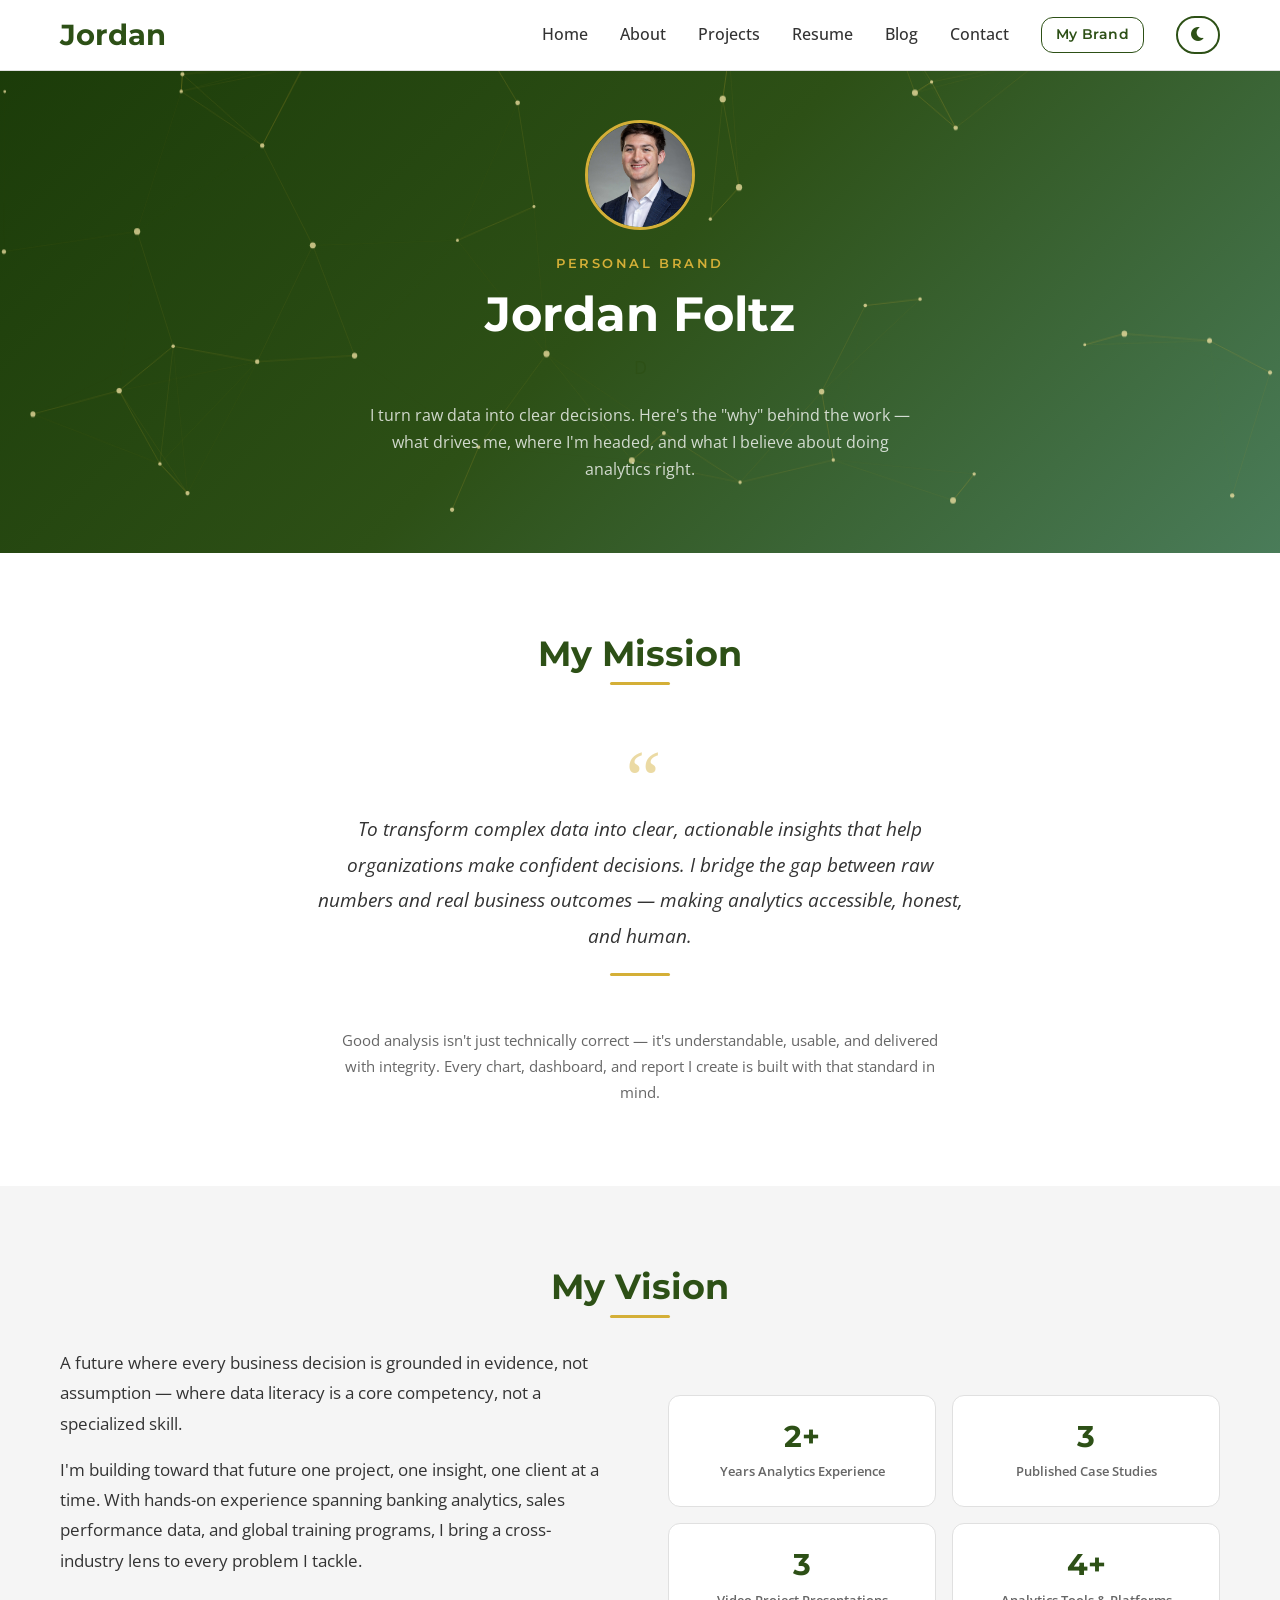
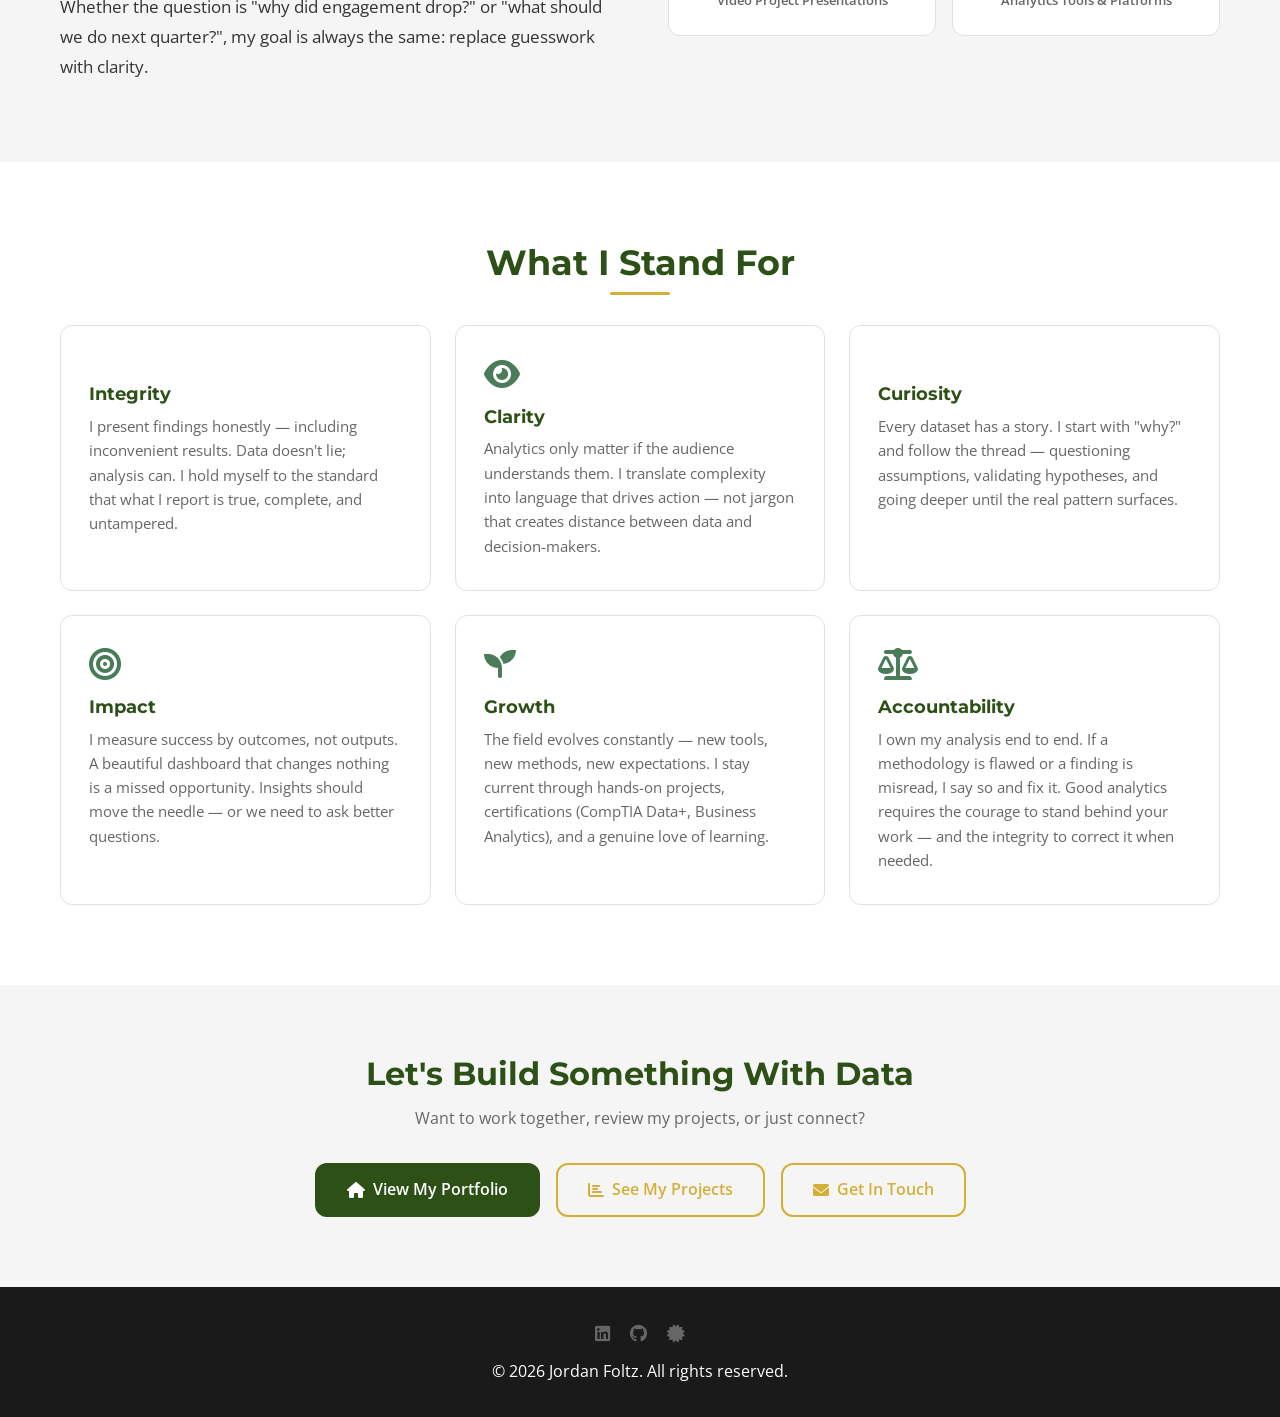
==== commit ae86752d: "Improve brand page: centered mission, 3x3 values, animated network background - Center Mission secti" ====
--- a/brand.html
+++ b/brand.html
@@ -40,6 +40,7 @@
 
     <!-- Brand Hero -->
     <section class="brand-hero">
+        <canvas id="brand-network" aria-hidden="true"></canvas>
         <div class="container brand-hero-inner">
             <img
                 src="Headshot Professional Resized.jpg"
@@ -60,19 +61,44 @@
     <!-- Mission -->
     <section class="brand-section" id="mission">
         <div class="container">
-            <h2 class="section-title">Mission</h2>
-            <div class="mission-content">
-                <p>To find signals of truth hidden in data and translate them into insights that drive better decisions. Supporting the organizations I serve, the teams I work alongside, and the problems worth solving. I believe data is only as powerful as the clarity with which it's communicated, and I'm committed to bridging the gap between raw information and meaningful action.</p>
-            </div>
+            <h2 class="section-title">My Mission</h2>
+            <blockquote class="mission-quote">
+                To transform complex data into clear, actionable insights that help organizations make confident decisions. I bridge the gap between raw numbers and real business outcomes — making analytics accessible, honest, and human.
+            </blockquote>
+            <p class="mission-sub">
+                Good analysis isn't just technically correct — it's understandable, usable, and delivered with integrity. Every chart, dashboard, and report I create is built with that standard in mind.
+            </p>
         </div>
     </section>
 
     <!-- Vision -->
     <section class="brand-section alt-bg" id="vision">
         <div class="container">
-            <h2 class="section-title">Vision</h2>
-            <div class="vision-content">
-                <p>To grow into a data professional who doesn't just analyze but leads. My vision is to apply data science to the most challenging problems an organization faces, shaping strategic direction and contributing to long-term, sustainable growth. I want to build a career where my work doesn't end at a dashboard but informs the room.</p>
+            <h2 class="section-title">My Vision</h2>
+            <div class="vision-grid">
+                <div class="vision-text">
+                    <p>A future where every business decision is grounded in evidence, not assumption — where data literacy is a core competency, not a specialized skill.</p>
+                    <p>I'm building toward that future one project, one insight, one client at a time. With hands-on experience spanning banking analytics, sales performance data, and global training programs, I bring a cross-industry lens to every problem I tackle.</p>
+                    <p>Whether the question is "why did engagement drop?" or "what should we do next quarter?", my goal is always the same: replace guesswork with clarity.</p>
+                </div>
+                <div class="vision-stats">
+                    <div class="vision-stat-card">
+                        <div class="stat-number">2+</div>
+                        <div class="stat-label">Years Analytics Experience</div>
+                    </div>
+                    <div class="vision-stat-card">
+                        <div class="stat-number">3</div>
+                        <div class="stat-label">Published Case Studies</div>
+                    </div>
+                    <div class="vision-stat-card">
+                        <div class="stat-number">3</div>
+                        <div class="stat-label">Video Project Presentations</div>
+                    </div>
+                    <div class="vision-stat-card">
+                        <div class="stat-number">4+</div>
+                        <div class="stat-label">Analytics Tools &amp; Platforms</div>
+                    </div>
+                </div>
             </div>
         </div>
     </section>
@@ -80,43 +106,43 @@
     <!-- Values -->
     <section class="brand-section" id="values">
         <div class="container">
-            <h2 class="section-title">Values</h2>
+            <h2 class="section-title">What I Stand For</h2>
             <div class="values-grid">
 
                 <div class="value-card">
-                    <i class="fas fa-balance-scale value-icon" aria-hidden="true"></i>
-                    <h3>Truth & Trustworthiness</h3>
-                    <p>Every analysis I produce is only as valuable as the confidence people can place in it. I hold myself to rigorous standards of accuracy, transparency, and intellectual honesty, because decisions built on flawed data carry real consequences.</p>
-                </div>
-
-                <div class="value-card">
-                    <i class="fas fa-microscope value-icon" aria-hidden="true"></i>
+                    <i class="fas fa-shield-halved value-icon" aria-hidden="true"></i>
+                    <h3>Integrity</h3>
+                    <p>I present findings honestly — including inconvenient results. Data doesn't lie; analysis can. I hold myself to the standard that what I report is true, complete, and untampered.</p>
+                </div>
+
+                <div class="value-card">
+                    <i class="fas fa-eye value-icon" aria-hidden="true"></i>
+                    <h3>Clarity</h3>
+                    <p>Analytics only matter if the audience understands them. I translate complexity into language that drives action — not jargon that creates distance between data and decision-makers.</p>
+                </div>
+
+                <div class="value-card">
+                    <i class="fas fa-magnifying-glass-chart value-icon" aria-hidden="true"></i>
                     <h3>Curiosity</h3>
-                    <p>I don't stop at surface answers. I ask why, dig deeper, and follow the data wherever it leads, even when findings are inconvenient or unexpected. Curiosity is what separates analysis from discovery.</p>
-                </div>
-
-                <div class="value-card">
-                    <i class="fas fa-chart-line value-icon" aria-hidden="true"></i>
+                    <p>Every dataset has a story. I start with "why?" and follow the thread — questioning assumptions, validating hypotheses, and going deeper until the real pattern surfaces.</p>
+                </div>
+
+                <div class="value-card">
+                    <i class="fas fa-bullseye value-icon" aria-hidden="true"></i>
+                    <h3>Impact</h3>
+                    <p>I measure success by outcomes, not outputs. A beautiful dashboard that changes nothing is a missed opportunity. Insights should move the needle — or we need to ask better questions.</p>
+                </div>
+
+                <div class="value-card">
+                    <i class="fas fa-seedling value-icon" aria-hidden="true"></i>
                     <h3>Growth</h3>
-                    <p>Learning is a permanent part of how I operate, not a phase I passed through. Whether it's a new certification, a new language, or a new domain, I'm always building toward a more capable version of myself.</p>
-                </div>
-
-                <div class="value-card">
-                    <i class="fas fa-tachometer-alt value-icon" aria-hidden="true"></i>
-                    <h3>Efficiency</h3>
-                    <p>Good work shouldn't require unnecessary friction. I look for ways to streamline, automate, and simplify, not to cut corners, but to free up time and energy for work that actually matters.</p>
-                </div>
-
-                <div class="value-card">
-                    <i class="fas fa-award value-icon" aria-hidden="true"></i>
-                    <h3>Excellence</h3>
-                    <p>I take pride in the quality of what I put out. From documentation to design to the logic behind a formula, details matter. If my name is on it, it should be worth standing behind.</p>
-                </div>
-
-                <div class="value-card">
-                    <i class="fas fa-lightbulb value-icon" aria-hidden="true"></i>
-                    <h3>Innovation</h3>
-                    <p>I bring an entrepreneurial lens to analytical work. I'm not just looking for what's been done before but for a smarter approach, a better tool, a solution that didn't exist yet.</p>
+                    <p>The field evolves constantly — new tools, new methods, new expectations. I stay current through hands-on projects, certifications (CompTIA Data+, Business Analytics), and a genuine love of learning.</p>
+                </div>
+
+                <div class="value-card">
+                    <i class="fas fa-scale-balanced value-icon" aria-hidden="true"></i>
+                    <h3>Accountability</h3>
+                    <p>I own my analysis end to end. If a methodology is flawed or a finding is misread, I say so and fix it. Good analytics requires the courage to stand behind your work — and the integrity to correct it when needed.</p>
                 </div>
 
             </div>
@@ -161,5 +187,85 @@
     </footer>
 
     <script src="script.js"></script>
+    <script>
+        // Animated node network for brand hero background
+        (function () {
+            const canvas = document.getElementById('brand-network');
+            if (!canvas) return;
+            const ctx = canvas.getContext('2d');
+            let nodes = [];
+            const NODE_COUNT = 48;
+            const MAX_DIST = 160;
+            const NODE_SPEED = 0.35;
+
+            function resize() {
+                canvas.width = canvas.offsetWidth;
+                canvas.height = canvas.offsetHeight;
+            }
+
+            function createNodes() {
+                nodes = [];
+                for (let i = 0; i < NODE_COUNT; i++) {
+                    nodes.push({
+                        x: Math.random() * canvas.width,
+                        y: Math.random() * canvas.height,
+                        vx: (Math.random() - 0.5) * NODE_SPEED,
+                        vy: (Math.random() - 0.5) * NODE_SPEED,
+                        r: Math.random() * 1.8 + 1.4
+                    });
+                }
+            }
+
+            function draw() {
+                ctx.clearRect(0, 0, canvas.width, canvas.height);
+
+                // Move nodes
+                nodes.forEach(n => {
+                    n.x += n.vx;
+                    n.y += n.vy;
+                    if (n.x < 0 || n.x > canvas.width)  n.vx *= -1;
+                    if (n.y < 0 || n.y > canvas.height) n.vy *= -1;
+                });
+
+                // Draw edges
+                for (let i = 0; i < nodes.length; i++) {
+                    for (let j = i + 1; j < nodes.length; j++) {
+                        const dx = nodes[i].x - nodes[j].x;
+                        const dy = nodes[i].y - nodes[j].y;
+                        const dist = Math.sqrt(dx * dx + dy * dy);
+                        if (dist < MAX_DIST) {
+                            const alpha = (1 - dist / MAX_DIST) * 0.4;
+                            ctx.beginPath();
+                            ctx.strokeStyle = `rgba(212, 175, 55, ${alpha})`;
+                            ctx.lineWidth = 0.8;
+                            ctx.moveTo(nodes[i].x, nodes[i].y);
+                            ctx.lineTo(nodes[j].x, nodes[j].y);
+                            ctx.stroke();
+                        }
+                    }
+                }
+
+                // Draw nodes
+                nodes.forEach(n => {
+                    ctx.beginPath();
+                    ctx.arc(n.x, n.y, n.r, 0, Math.PI * 2);
+                    ctx.fillStyle = 'rgba(244, 228, 166, 0.75)';
+                    ctx.fill();
+                });
+
+                requestAnimationFrame(draw);
+            }
+
+            resize();
+            createNodes();
+            draw();
+
+            let resizeTimer;
+            window.addEventListener('resize', () => {
+                clearTimeout(resizeTimer);
+                resizeTimer = setTimeout(() => { resize(); createNodes(); }, 200);
+            });
+        })();
+    </script>
 </body>
 </html>
--- a/brand.css
+++ b/brand.css
@@ -5,7 +5,7 @@
 
 /* ---- Brand Hero ---- */
 .brand-hero {
-    background: linear-gradient(135deg, var(--primary-green) 0%, var(--secondary-green) 100%);
+    background: linear-gradient(135deg, #1a3a08 0%, var(--primary-green) 50%, var(--secondary-green) 100%);
     color: var(--pure-white);
     padding: 120px 0 70px;
     text-align: center;
@@ -13,11 +13,11 @@
     overflow: hidden;
 }
 
-.brand-hero::before {
-    content: '';
+#brand-network {
     position: absolute;
     inset: 0;
-    background: url("data:image/svg+xml,%3Csvg width='60' height='60' viewBox='0 0 60 60' xmlns='http://www.w3.org/2000/svg'%3E%3Cg fill='none' fill-rule='evenodd'%3E%3Cg fill='%23ffffff' fill-opacity='0.04'%3E%3Cpath d='M36 34v-4h-2v4h-4v2h4v4h2v-4h4v-2h-4zm0-30V0h-2v4h-4v2h4v4h2V6h4V4h-4zM6 34v-4H4v4H0v2h4v4h2v-4h4v-2H6zM6 4V0H4v4H0v2h4v4h2V6h4V4H6z'/%3E%3C/g%3E%3C/g%3E%3C/svg%3E");
+    width: 100%;
+    height: 100%;
     pointer-events: none;
 }
 
@@ -36,14 +36,6 @@
     display: block;
     margin-left: auto;
     margin-right: auto;
-    transition: all 0.3s ease;
-    box-shadow: 0 8px 25px rgba(45, 80, 22, 0.2);
-}
-
-.brand-headshot:hover {
-    transform: scale(1.05);
-    box-shadow: 0 12px 35px rgba(45, 80, 22, 0.3);
-    border-color: var(--pure-white);
 }
 
 .brand-headshot-placeholder {
@@ -58,12 +50,6 @@
     justify-content: center;
     font-size: 2.5rem;
     color: var(--pure-white);
-    transition: all 0.3s ease;
-}
-
-.brand-headshot-placeholder:hover {
-    transform: scale(1.05);
-    background: var(--primary-green);
 }
 
 .brand-eyebrow {
@@ -74,9 +60,6 @@
     letter-spacing: 0.2em;
     text-transform: uppercase;
     margin-bottom: 0.75rem;
-    opacity: 0;
-    animation: fadeInUp 0.8s ease forwards;
-    animation-delay: 0.2s;
 }
 
 .brand-hero h1 {
@@ -85,9 +68,6 @@
     font-family: var(--font-primary);
     margin-bottom: 0.5rem;
     color: var(--pure-white);
-    opacity: 0;
-    animation: fadeInUp 0.8s ease forwards;
-    animation-delay: 0.4s;
 }
 
 .brand-hero .hero-subtitle {
@@ -95,9 +75,6 @@
     opacity: 0.88;
     margin-bottom: 1.25rem;
     font-family: var(--font-secondary);
-    opacity: 0;
-    animation: fadeInUp 0.8s ease forwards;
-    animation-delay: 0.6s;
 }
 
 .brand-hero .hero-intro {
@@ -107,20 +84,6 @@
     margin: 0 auto;
     line-height: 1.7;
     font-family: var(--font-secondary);
-    opacity: 0;
-    animation: fadeInUp 0.8s ease forwards;
-    animation-delay: 0.8s;
-}
-
-@keyframes fadeInUp {
-    from {
-        opacity: 0;
-        transform: translateY(30px);
-    }
-    to {
-        opacity: 1;
-        transform: translateY(0);
-    }
 }
 
 /* ---- Shared Brand Section Layout ---- */
@@ -159,11 +122,33 @@
     margin: 0 auto;
     font-size: 1.2rem;
     line-height: 1.85;
-    border-left: 4px solid var(--accent-gold);
-    padding: 1.25rem 0 1.25rem 2rem;
+    padding: 1.5rem 2rem;
     color: var(--text-primary);
     font-family: var(--font-secondary);
     font-style: italic;
+    text-align: center;
+    position: relative;
+}
+
+.mission-quote::before {
+    content: '\201C';
+    display: block;
+    font-size: 5rem;
+    line-height: 1;
+    color: var(--accent-gold);
+    opacity: 0.45;
+    font-family: Georgia, serif;
+    margin-bottom: -0.5rem;
+}
+
+.mission-quote::after {
+    content: '';
+    display: block;
+    width: 60px;
+    height: 3px;
+    background: var(--accent-gold);
+    margin: 1.25rem auto 0;
+    border-radius: 2px;
 }
 
 .mission-sub {
@@ -177,13 +162,14 @@
 }
 
 /* ---- Vision ---- */
-.vision-content {
-    max-width: 800px;
-    margin: 0 auto;
-    text-align: center;
-}
-
-.vision-content p {
+.vision-grid {
+    display: grid;
+    grid-template-columns: 1fr 1fr;
+    gap: 3.5rem;
+    align-items: center;
+}
+
+.vision-text p {
     font-size: 1.05rem;
     line-height: 1.8;
     color: var(--text-primary);
@@ -191,14 +177,49 @@
     margin-bottom: 1rem;
 }
 
-.vision-content p:last-child {
+.vision-text p:last-child {
     margin-bottom: 0;
+}
+
+.vision-stats {
+    display: grid;
+    grid-template-columns: 1fr 1fr;
+    gap: 1rem;
+}
+
+.vision-stat-card {
+    background: var(--card-bg);
+    border: 1px solid var(--border-color);
+    border-radius: var(--border-radius);
+    padding: 1.5rem 1rem;
+    text-align: center;
+    transition: var(--transition-fast);
+}
+
+.vision-stat-card:hover {
+    border-color: var(--accent-gold);
+    box-shadow: 0 4px 16px var(--card-shadow);
+}
+
+.vision-stat-card .stat-number {
+    font-size: 1.9rem;
+    font-weight: 700;
+    color: var(--primary-green);
+    font-family: var(--font-primary);
+    line-height: 1.1;
+}
+
+.vision-stat-card .stat-label {
+    font-size: 0.82rem;
+    color: var(--text-secondary);
+    font-family: var(--font-secondary);
+    margin-top: 0.35rem;
 }
 
 /* ---- Values ---- */
 .values-grid {
     display: grid;
-    grid-template-columns: repeat(auto-fit, minmax(240px, 1fr));
+    grid-template-columns: repeat(3, 1fr);
     gap: 1.5rem;
     margin-top: 0.5rem;
 }
@@ -208,45 +229,26 @@
     border: 1px solid var(--border-color);
     border-radius: var(--border-radius);
     padding: 2rem 1.75rem;
-    transition: all 0.3s cubic-bezier(0.4, 0, 0.2, 1);
-    position: relative;
-    overflow: hidden;
-}
-
-.value-card::before {
-    content: '';
-    position: absolute;
-    top: 0;
-    left: 0;
-    right: 0;
-    height: 3px;
-    background: linear-gradient(90deg, var(--primary-green), var(--accent-gold));
-    transform: scaleX(0);
-    transition: transform 0.3s ease;
+    transition: var(--transition-fast);
+    position: relative;
 }
 
 .value-card:hover {
-    transform: translateY(-8px);
-    box-shadow: 0 15px 40px rgba(45, 80, 22, 0.15);
+    transform: translateY(-5px);
+    box-shadow: 0 10px 30px var(--card-shadow);
     border-color: var(--accent-gold);
-}
-
-.value-card:hover::before {
-    transform: scaleX(1);
 }
 
 .value-icon {
     font-size: 2rem;
     color: var(--secondary-green);
     margin-bottom: 1rem;
-    transition: all 0.3s ease;
-    display: block;
-    transform: scale(1);
+    transition: var(--transition-fast);
+    display: block;
 }
 
 .value-card:hover .value-icon {
     color: var(--accent-gold);
-    transform: scale(1.1);
 }
 
 .value-card h3 {
@@ -255,11 +257,6 @@
     font-weight: 700;
     font-family: var(--font-primary);
     margin-bottom: 0.6rem;
-    transition: color 0.3s ease;
-}
-
-.value-card:hover h3 {
-    color: var(--accent-gold);
 }
 
 .value-card p {
@@ -268,11 +265,6 @@
     color: var(--text-secondary);
     font-family: var(--font-secondary);
     margin: 0;
-    transition: color 0.3s ease;
-}
-
-.value-card:hover p {
-    color: var(--text-primary);
 }
 
 /* ---- CTA Section ---- */
@@ -280,24 +272,6 @@
     padding: 70px 0;
     background: var(--bg-secondary);
     text-align: center;
-    position: relative;
-    overflow: hidden;
-}
-
-.brand-cta::before {
-    content: '';
-    position: absolute;
-    top: 0;
-    left: 0;
-    right: 0;
-    bottom: 0;
-    background: linear-gradient(135deg, rgba(45, 80, 22, 0.02) 0%, rgba(212, 175, 55, 0.02) 100%);
-    pointer-events: none;
-}
-
-.brand-cta .container {
-    position: relative;
-    z-index: 1;
 }
 
 .brand-cta h2 {
@@ -306,8 +280,6 @@
     color: var(--primary-green);
     font-family: var(--font-primary);
     margin-bottom: 0.75rem;
-    opacity: 0;
-    animation: fadeInUp 0.8s ease forwards;
 }
 
 .brand-cta p {
@@ -315,9 +287,6 @@
     font-size: 1rem;
     margin-bottom: 2rem;
     font-family: var(--font-secondary);
-    opacity: 0;
-    animation: fadeInUp 0.8s ease forwards;
-    animation-delay: 0.2s;
 }
 
 .brand-cta-buttons {
@@ -325,103 +294,6 @@
     gap: 1rem;
     justify-content: center;
     flex-wrap: wrap;
-    opacity: 0;
-    animation: fadeInUp 0.8s ease forwards;
-    animation-delay: 0.4s;
-}
-
-.brand-cta-buttons .btn {
-    transform: translateY(0);
-    transition: all 0.3s cubic-bezier(0.4, 0, 0.2, 1);
-    position: relative;
-    overflow: hidden;
-}
-
-.brand-cta-buttons .btn::before {
-    content: '';
-    position: absolute;
-    top: 50%;
-    left: 50%;
-    width: 0;
-    height: 0;
-    background: rgba(255, 255, 255, 0.1);
-    border-radius: 50%;
-    transition: all 0.3s ease;
-    transform: translate(-50%, -50%);
-}
-
-.brand-cta-buttons .btn:hover {
-    transform: translateY(-3px);
-    box-shadow: 0 10px 25px rgba(45, 80, 22, 0.2);
-}
-
-.brand-cta-buttons .btn:hover::before {
-    width: 300px;
-    height: 300px;
-}
-
-.brand-cta-buttons .btn-primary:hover {
-    background: var(--accent-gold);
-    border-color: var(--accent-gold);
-}
-
-/* ---- Smooth Scroll ---- */
-html {
-    scroll-behavior: smooth;
-}
-
-/* ---- Enhanced Mobile Experience ---- */
-@media (max-width: 768px) {
-    .brand-hero {
-        padding: 90px 0 50px;
-    }
-
-    .brand-hero h1 {
-        font-size: 2rem;
-    }
-
-    .brand-hero .hero-subtitle {
-        font-size: 1rem;
-    }
-
-    .brand-hero .hero-intro {
-        font-size: 0.9rem;
-        padding: 0 1rem;
-    }
-
-    .vision-grid {
-        grid-template-columns: 1fr;
-        gap: 2rem;
-    }
-
-    .vision-content {
-        padding: 0 1rem;
-    }
-
-    .mission-quote {
-        font-size: 1.05rem;
-        padding-left: 1.25rem;
-        margin: 0 1rem;
-    }
-
-    .values-grid {
-        grid-template-columns: 1fr;
-    }
-
-    .vision-stats {
-        grid-template-columns: 1fr 1fr;
-    }
-
-    .brand-cta-buttons {
-        flex-direction: column;
-        align-items: center;
-        gap: 0.75rem;
-    }
-
-    .brand-cta-buttons .btn {
-        width: 100%;
-        max-width: 280px;
-    }
 }
 
 /* ---- Responsive ---- */
@@ -449,7 +321,7 @@
     }
 
     .values-grid {
-        grid-template-columns: 1fr;
+        grid-template-columns: 1fr 1fr;
     }
 
     .vision-stats {
@@ -462,6 +334,10 @@
         grid-template-columns: 1fr;
     }
 
+    .values-grid {
+        grid-template-columns: 1fr;
+    }
+
     .brand-cta-buttons {
         flex-direction: column;
         align-items: center;
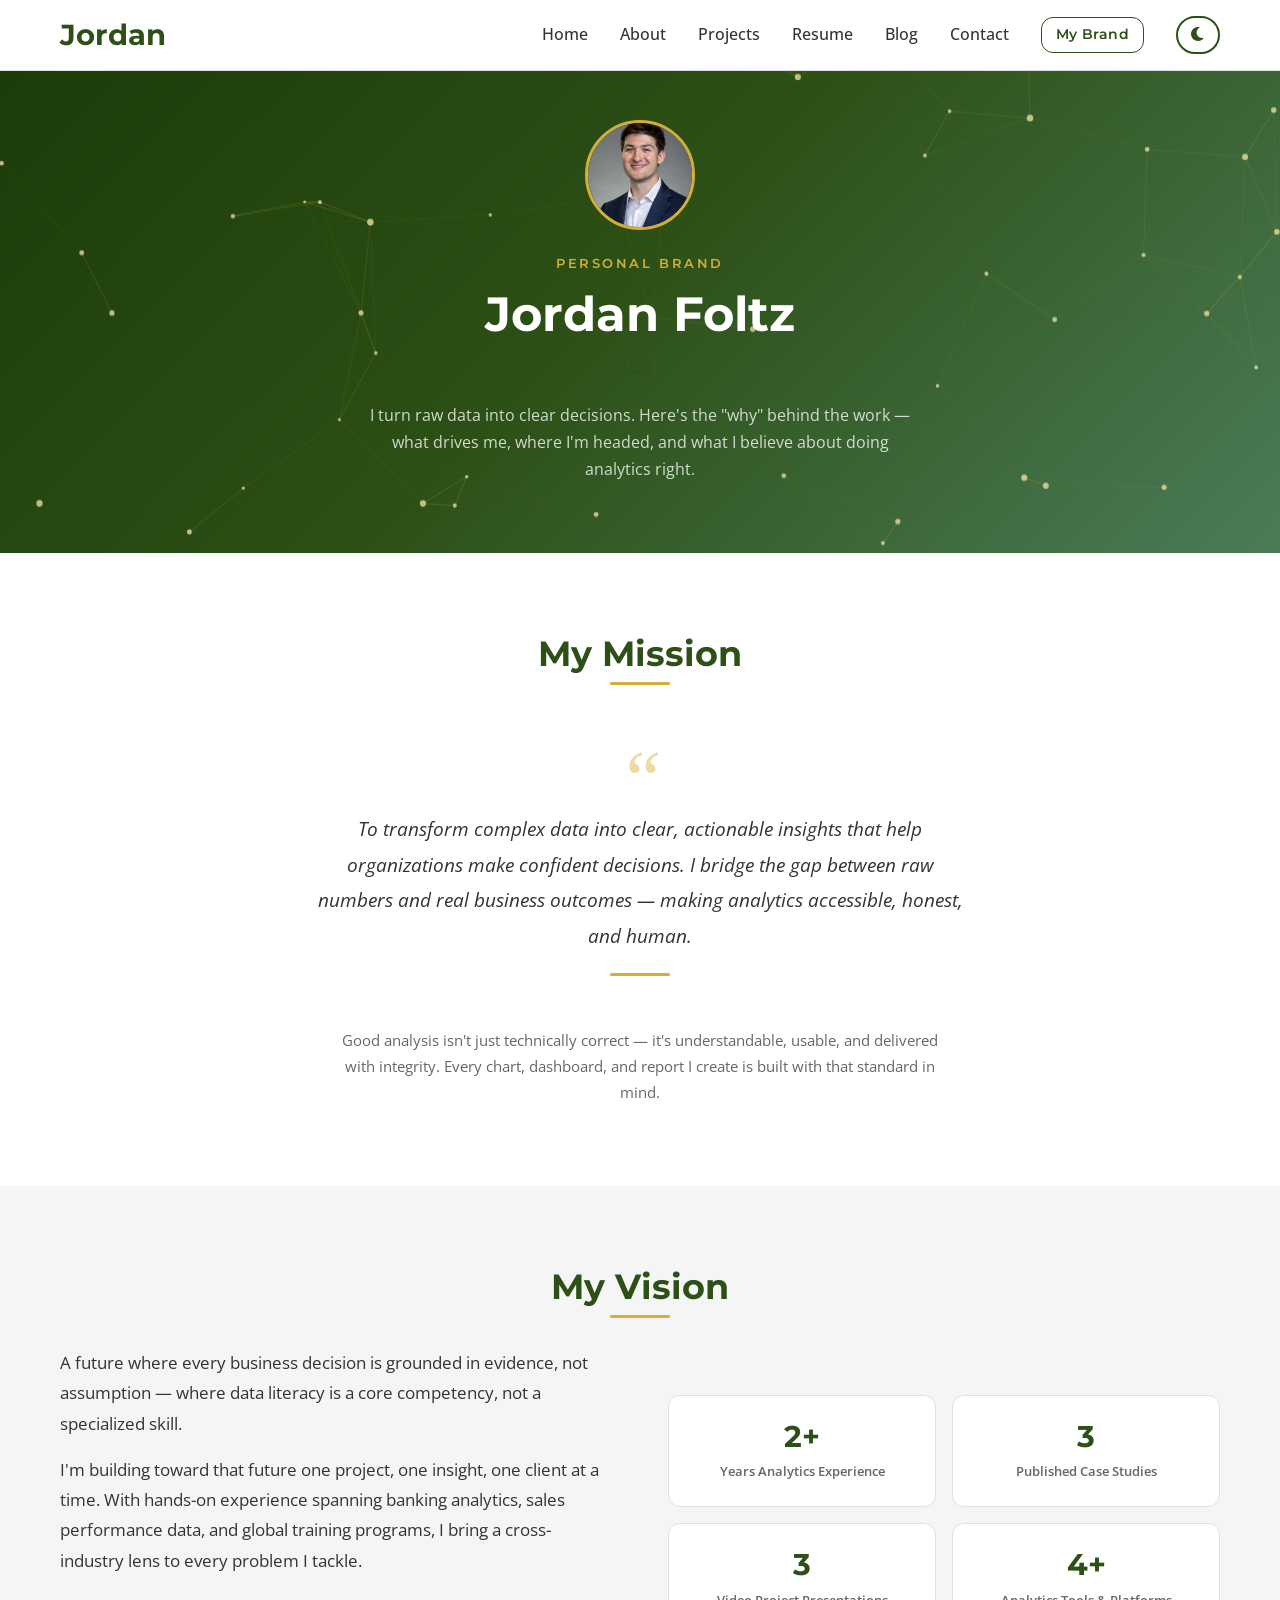
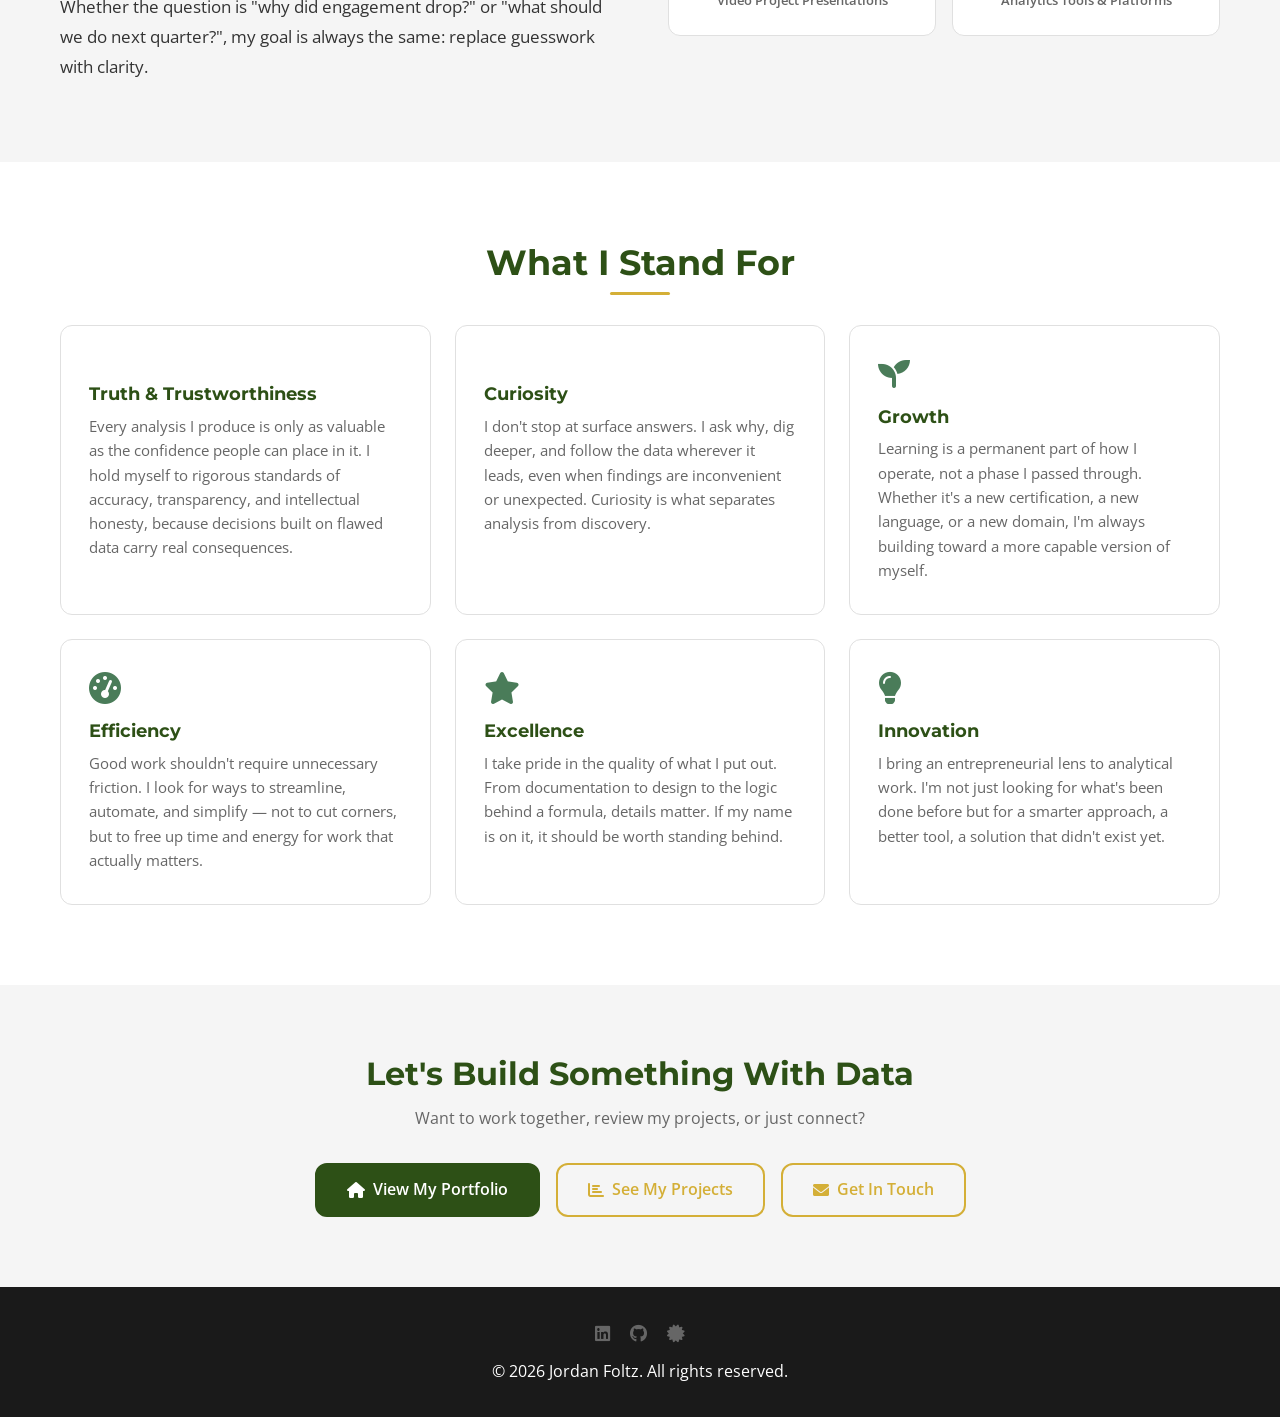
==== commit 079f5902: "Replace value cards with Jordan's six defined brand values Truth & Trustworthiness, Curiosity, Growt" ====
--- a/brand.html
+++ b/brand.html
@@ -111,38 +111,38 @@
 
                 <div class="value-card">
                     <i class="fas fa-shield-halved value-icon" aria-hidden="true"></i>
-                    <h3>Integrity</h3>
-                    <p>I present findings honestly — including inconvenient results. Data doesn't lie; analysis can. I hold myself to the standard that what I report is true, complete, and untampered.</p>
-                </div>
-
-                <div class="value-card">
-                    <i class="fas fa-eye value-icon" aria-hidden="true"></i>
-                    <h3>Clarity</h3>
-                    <p>Analytics only matter if the audience understands them. I translate complexity into language that drives action — not jargon that creates distance between data and decision-makers.</p>
+                    <h3>Truth &amp; Trustworthiness</h3>
+                    <p>Every analysis I produce is only as valuable as the confidence people can place in it. I hold myself to rigorous standards of accuracy, transparency, and intellectual honesty, because decisions built on flawed data carry real consequences.</p>
                 </div>
 
                 <div class="value-card">
                     <i class="fas fa-magnifying-glass-chart value-icon" aria-hidden="true"></i>
                     <h3>Curiosity</h3>
-                    <p>Every dataset has a story. I start with "why?" and follow the thread — questioning assumptions, validating hypotheses, and going deeper until the real pattern surfaces.</p>
-                </div>
-
-                <div class="value-card">
-                    <i class="fas fa-bullseye value-icon" aria-hidden="true"></i>
-                    <h3>Impact</h3>
-                    <p>I measure success by outcomes, not outputs. A beautiful dashboard that changes nothing is a missed opportunity. Insights should move the needle — or we need to ask better questions.</p>
+                    <p>I don't stop at surface answers. I ask why, dig deeper, and follow the data wherever it leads, even when findings are inconvenient or unexpected. Curiosity is what separates analysis from discovery.</p>
                 </div>
 
                 <div class="value-card">
                     <i class="fas fa-seedling value-icon" aria-hidden="true"></i>
                     <h3>Growth</h3>
-                    <p>The field evolves constantly — new tools, new methods, new expectations. I stay current through hands-on projects, certifications (CompTIA Data+, Business Analytics), and a genuine love of learning.</p>
-                </div>
-
-                <div class="value-card">
-                    <i class="fas fa-scale-balanced value-icon" aria-hidden="true"></i>
-                    <h3>Accountability</h3>
-                    <p>I own my analysis end to end. If a methodology is flawed or a finding is misread, I say so and fix it. Good analytics requires the courage to stand behind your work — and the integrity to correct it when needed.</p>
+                    <p>Learning is a permanent part of how I operate, not a phase I passed through. Whether it's a new certification, a new language, or a new domain, I'm always building toward a more capable version of myself.</p>
+                </div>
+
+                <div class="value-card">
+                    <i class="fas fa-gauge-high value-icon" aria-hidden="true"></i>
+                    <h3>Efficiency</h3>
+                    <p>Good work shouldn't require unnecessary friction. I look for ways to streamline, automate, and simplify — not to cut corners, but to free up time and energy for work that actually matters.</p>
+                </div>
+
+                <div class="value-card">
+                    <i class="fas fa-star value-icon" aria-hidden="true"></i>
+                    <h3>Excellence</h3>
+                    <p>I take pride in the quality of what I put out. From documentation to design to the logic behind a formula, details matter. If my name is on it, it should be worth standing behind.</p>
+                </div>
+
+                <div class="value-card">
+                    <i class="fas fa-lightbulb value-icon" aria-hidden="true"></i>
+                    <h3>Innovation</h3>
+                    <p>I bring an entrepreneurial lens to analytical work. I'm not just looking for what's been done before but for a smarter approach, a better tool, a solution that didn't exist yet.</p>
                 </div>
 
             </div>
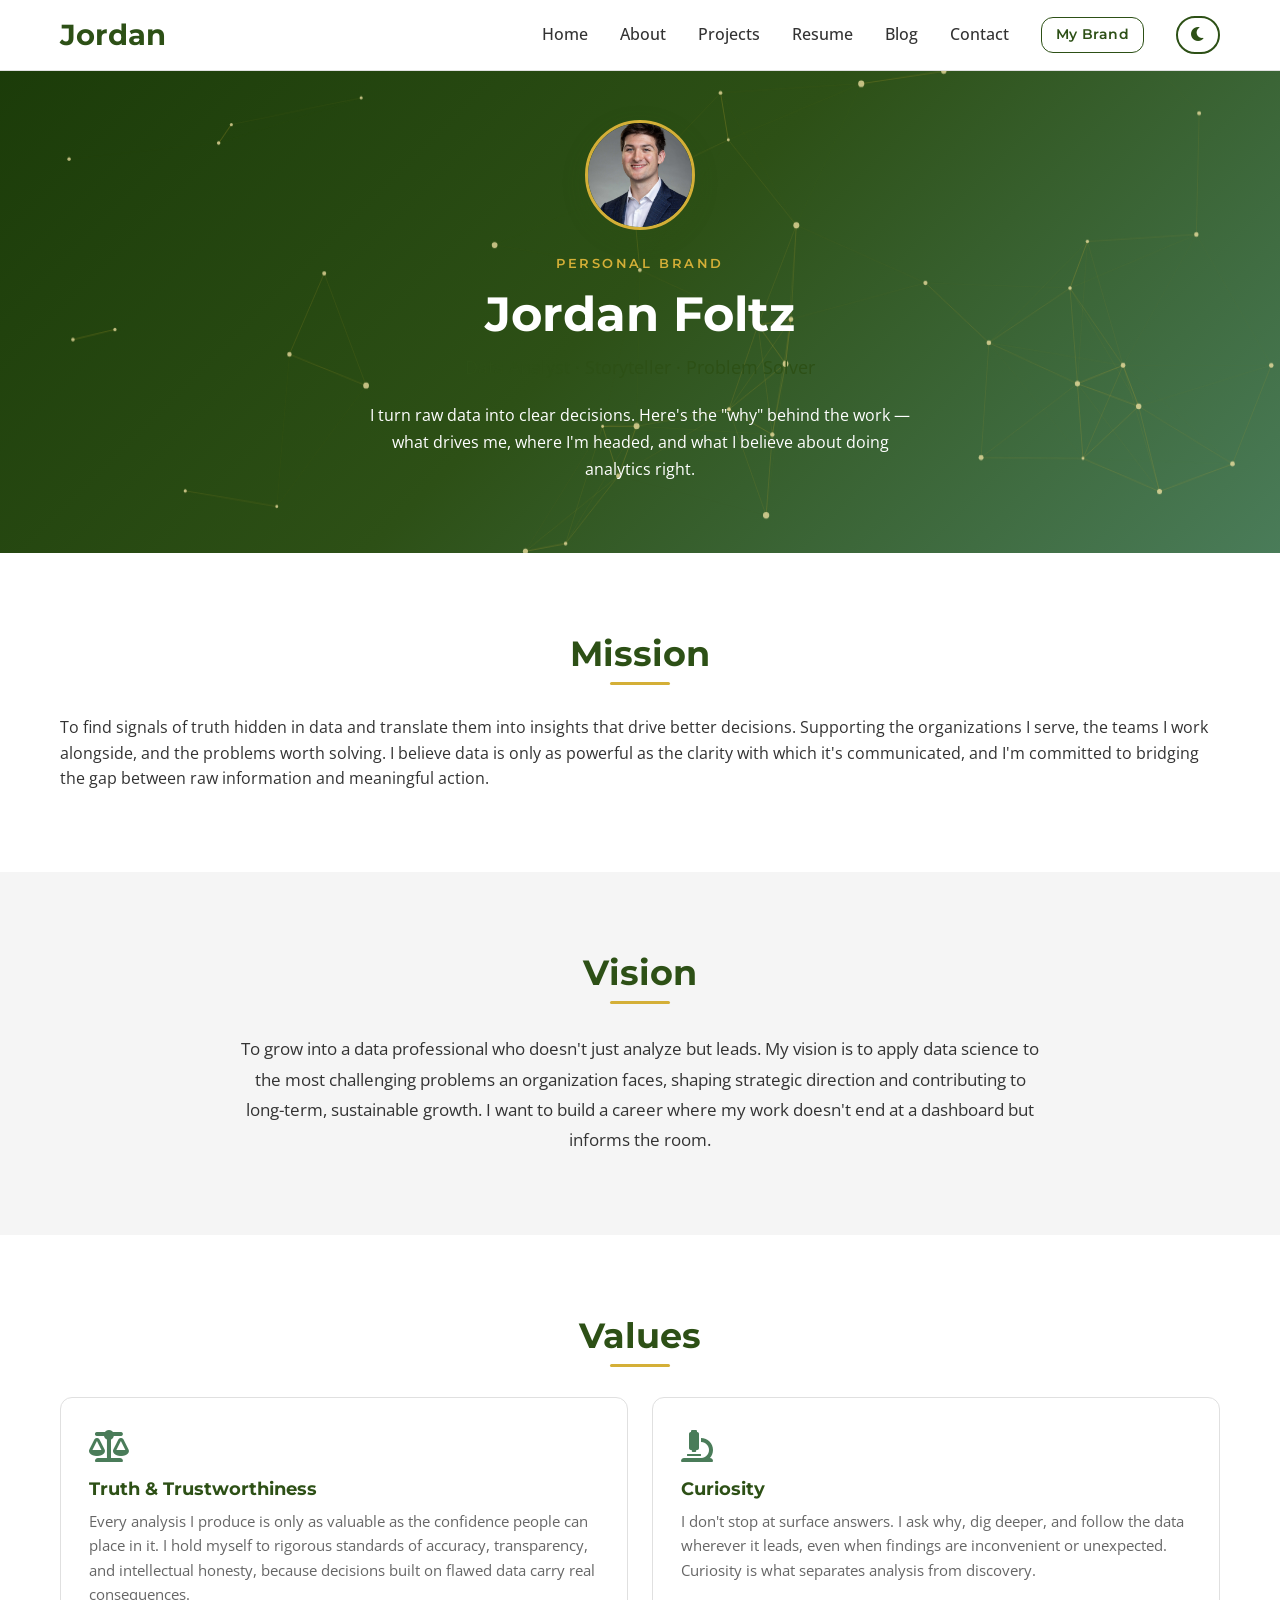
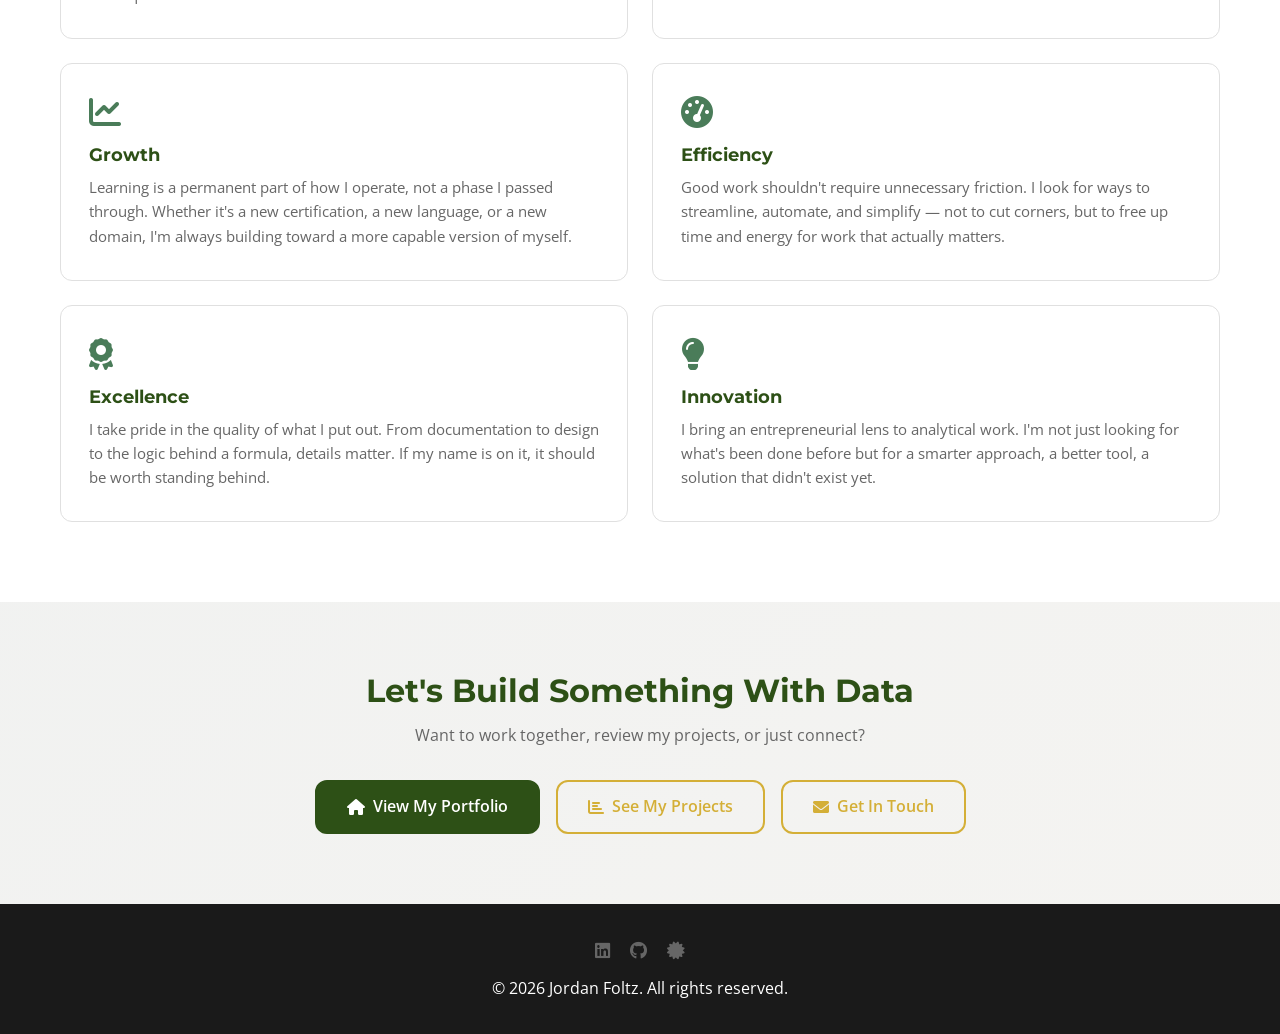
==== commit 7fc70492: "Resolve merge conflicts with origin/main - brand.html: use Jordan's icon choices for value cards (fa" ====
--- a/brand.html
+++ b/brand.html
@@ -61,44 +61,19 @@
     <!-- Mission -->
     <section class="brand-section" id="mission">
         <div class="container">
-            <h2 class="section-title">My Mission</h2>
-            <blockquote class="mission-quote">
-                To transform complex data into clear, actionable insights that help organizations make confident decisions. I bridge the gap between raw numbers and real business outcomes — making analytics accessible, honest, and human.
-            </blockquote>
-            <p class="mission-sub">
-                Good analysis isn't just technically correct — it's understandable, usable, and delivered with integrity. Every chart, dashboard, and report I create is built with that standard in mind.
-            </p>
+            <h2 class="section-title">Mission</h2>
+            <div class="mission-content">
+                <p>To find signals of truth hidden in data and translate them into insights that drive better decisions. Supporting the organizations I serve, the teams I work alongside, and the problems worth solving. I believe data is only as powerful as the clarity with which it's communicated, and I'm committed to bridging the gap between raw information and meaningful action.</p>
+            </div>
         </div>
     </section>
 
     <!-- Vision -->
     <section class="brand-section alt-bg" id="vision">
         <div class="container">
-            <h2 class="section-title">My Vision</h2>
-            <div class="vision-grid">
-                <div class="vision-text">
-                    <p>A future where every business decision is grounded in evidence, not assumption — where data literacy is a core competency, not a specialized skill.</p>
-                    <p>I'm building toward that future one project, one insight, one client at a time. With hands-on experience spanning banking analytics, sales performance data, and global training programs, I bring a cross-industry lens to every problem I tackle.</p>
-                    <p>Whether the question is "why did engagement drop?" or "what should we do next quarter?", my goal is always the same: replace guesswork with clarity.</p>
-                </div>
-                <div class="vision-stats">
-                    <div class="vision-stat-card">
-                        <div class="stat-number">2+</div>
-                        <div class="stat-label">Years Analytics Experience</div>
-                    </div>
-                    <div class="vision-stat-card">
-                        <div class="stat-number">3</div>
-                        <div class="stat-label">Published Case Studies</div>
-                    </div>
-                    <div class="vision-stat-card">
-                        <div class="stat-number">3</div>
-                        <div class="stat-label">Video Project Presentations</div>
-                    </div>
-                    <div class="vision-stat-card">
-                        <div class="stat-number">4+</div>
-                        <div class="stat-label">Analytics Tools &amp; Platforms</div>
-                    </div>
-                </div>
+            <h2 class="section-title">Vision</h2>
+            <div class="vision-content">
+                <p>To grow into a data professional who doesn't just analyze but leads. My vision is to apply data science to the most challenging problems an organization faces, shaping strategic direction and contributing to long-term, sustainable growth. I want to build a career where my work doesn't end at a dashboard but informs the room.</p>
             </div>
         </div>
     </section>
@@ -106,35 +81,35 @@
     <!-- Values -->
     <section class="brand-section" id="values">
         <div class="container">
-            <h2 class="section-title">What I Stand For</h2>
+            <h2 class="section-title">Values</h2>
             <div class="values-grid">
 
                 <div class="value-card">
-                    <i class="fas fa-shield-halved value-icon" aria-hidden="true"></i>
+                    <i class="fas fa-balance-scale value-icon" aria-hidden="true"></i>
                     <h3>Truth &amp; Trustworthiness</h3>
                     <p>Every analysis I produce is only as valuable as the confidence people can place in it. I hold myself to rigorous standards of accuracy, transparency, and intellectual honesty, because decisions built on flawed data carry real consequences.</p>
                 </div>
 
                 <div class="value-card">
-                    <i class="fas fa-magnifying-glass-chart value-icon" aria-hidden="true"></i>
+                    <i class="fas fa-microscope value-icon" aria-hidden="true"></i>
                     <h3>Curiosity</h3>
                     <p>I don't stop at surface answers. I ask why, dig deeper, and follow the data wherever it leads, even when findings are inconvenient or unexpected. Curiosity is what separates analysis from discovery.</p>
                 </div>
 
                 <div class="value-card">
-                    <i class="fas fa-seedling value-icon" aria-hidden="true"></i>
+                    <i class="fas fa-chart-line value-icon" aria-hidden="true"></i>
                     <h3>Growth</h3>
                     <p>Learning is a permanent part of how I operate, not a phase I passed through. Whether it's a new certification, a new language, or a new domain, I'm always building toward a more capable version of myself.</p>
                 </div>
 
                 <div class="value-card">
-                    <i class="fas fa-gauge-high value-icon" aria-hidden="true"></i>
+                    <i class="fas fa-tachometer-alt value-icon" aria-hidden="true"></i>
                     <h3>Efficiency</h3>
                     <p>Good work shouldn't require unnecessary friction. I look for ways to streamline, automate, and simplify — not to cut corners, but to free up time and energy for work that actually matters.</p>
                 </div>
 
                 <div class="value-card">
-                    <i class="fas fa-star value-icon" aria-hidden="true"></i>
+                    <i class="fas fa-award value-icon" aria-hidden="true"></i>
                     <h3>Excellence</h3>
                     <p>I take pride in the quality of what I put out. From documentation to design to the logic behind a formula, details matter. If my name is on it, it should be worth standing behind.</p>
                 </div>
--- a/brand.css
+++ b/brand.css
@@ -36,6 +36,14 @@
     display: block;
     margin-left: auto;
     margin-right: auto;
+    transition: all 0.3s ease;
+    box-shadow: 0 8px 25px rgba(45, 80, 22, 0.2);
+}
+
+.brand-headshot:hover {
+    transform: scale(1.05);
+    box-shadow: 0 12px 35px rgba(45, 80, 22, 0.3);
+    border-color: var(--pure-white);
 }
 
 .brand-headshot-placeholder {
@@ -50,6 +58,12 @@
     justify-content: center;
     font-size: 2.5rem;
     color: var(--pure-white);
+    transition: all 0.3s ease;
+}
+
+.brand-headshot-placeholder:hover {
+    transform: scale(1.05);
+    background: var(--primary-green);
 }
 
 .brand-eyebrow {
@@ -60,6 +74,9 @@
     letter-spacing: 0.2em;
     text-transform: uppercase;
     margin-bottom: 0.75rem;
+    opacity: 0;
+    animation: fadeInUp 0.8s ease forwards;
+    animation-delay: 0.2s;
 }
 
 .brand-hero h1 {
@@ -68,22 +85,40 @@
     font-family: var(--font-primary);
     margin-bottom: 0.5rem;
     color: var(--pure-white);
+    opacity: 0;
+    animation: fadeInUp 0.8s ease forwards;
+    animation-delay: 0.4s;
 }
 
 .brand-hero .hero-subtitle {
     font-size: 1.15rem;
-    opacity: 0.88;
     margin-bottom: 1.25rem;
     font-family: var(--font-secondary);
+    opacity: 0;
+    animation: fadeInUp 0.8s ease forwards;
+    animation-delay: 0.6s;
 }
 
 .brand-hero .hero-intro {
     font-size: 1rem;
-    opacity: 0.78;
     max-width: 560px;
     margin: 0 auto;
     line-height: 1.7;
     font-family: var(--font-secondary);
+    opacity: 0;
+    animation: fadeInUp 0.8s ease forwards;
+    animation-delay: 0.8s;
+}
+
+@keyframes fadeInUp {
+    from {
+        opacity: 0;
+        transform: translateY(30px);
+    }
+    to {
+        opacity: 1;
+        transform: translateY(0);
+    }
 }
 
 /* ---- Shared Brand Section Layout ---- */
@@ -162,14 +197,13 @@
 }
 
 /* ---- Vision ---- */
-.vision-grid {
-    display: grid;
-    grid-template-columns: 1fr 1fr;
-    gap: 3.5rem;
-    align-items: center;
-}
-
-.vision-text p {
+.vision-content {
+    max-width: 800px;
+    margin: 0 auto;
+    text-align: center;
+}
+
+.vision-content p {
     font-size: 1.05rem;
     line-height: 1.8;
     color: var(--text-primary);
@@ -177,49 +211,14 @@
     margin-bottom: 1rem;
 }
 
-.vision-text p:last-child {
+.vision-content p:last-child {
     margin-bottom: 0;
-}
-
-.vision-stats {
-    display: grid;
-    grid-template-columns: 1fr 1fr;
-    gap: 1rem;
-}
-
-.vision-stat-card {
-    background: var(--card-bg);
-    border: 1px solid var(--border-color);
-    border-radius: var(--border-radius);
-    padding: 1.5rem 1rem;
-    text-align: center;
-    transition: var(--transition-fast);
-}
-
-.vision-stat-card:hover {
-    border-color: var(--accent-gold);
-    box-shadow: 0 4px 16px var(--card-shadow);
-}
-
-.vision-stat-card .stat-number {
-    font-size: 1.9rem;
-    font-weight: 700;
-    color: var(--primary-green);
-    font-family: var(--font-primary);
-    line-height: 1.1;
-}
-
-.vision-stat-card .stat-label {
-    font-size: 0.82rem;
-    color: var(--text-secondary);
-    font-family: var(--font-secondary);
-    margin-top: 0.35rem;
 }
 
 /* ---- Values ---- */
 .values-grid {
     display: grid;
-    grid-template-columns: repeat(3, 1fr);
+    grid-template-columns: repeat(2, 1fr);
     gap: 1.5rem;
     margin-top: 0.5rem;
 }
@@ -229,26 +228,45 @@
     border: 1px solid var(--border-color);
     border-radius: var(--border-radius);
     padding: 2rem 1.75rem;
-    transition: var(--transition-fast);
-    position: relative;
+    transition: all 0.3s cubic-bezier(0.4, 0, 0.2, 1);
+    position: relative;
+    overflow: hidden;
+}
+
+.value-card::before {
+    content: '';
+    position: absolute;
+    top: 0;
+    left: 0;
+    right: 0;
+    height: 3px;
+    background: linear-gradient(90deg, var(--primary-green), var(--accent-gold));
+    transform: scaleX(0);
+    transition: transform 0.3s ease;
 }
 
 .value-card:hover {
-    transform: translateY(-5px);
-    box-shadow: 0 10px 30px var(--card-shadow);
+    transform: translateY(-8px);
+    box-shadow: 0 15px 40px rgba(45, 80, 22, 0.15);
     border-color: var(--accent-gold);
+}
+
+.value-card:hover::before {
+    transform: scaleX(1);
 }
 
 .value-icon {
     font-size: 2rem;
     color: var(--secondary-green);
     margin-bottom: 1rem;
-    transition: var(--transition-fast);
+    transition: all 0.3s ease;
     display: block;
+    transform: scale(1);
 }
 
 .value-card:hover .value-icon {
     color: var(--accent-gold);
+    transform: scale(1.1);
 }
 
 .value-card h3 {
@@ -257,6 +275,11 @@
     font-weight: 700;
     font-family: var(--font-primary);
     margin-bottom: 0.6rem;
+    transition: color 0.3s ease;
+}
+
+.value-card:hover h3 {
+    color: var(--accent-gold);
 }
 
 .value-card p {
@@ -265,6 +288,11 @@
     color: var(--text-secondary);
     font-family: var(--font-secondary);
     margin: 0;
+    transition: color 0.3s ease;
+}
+
+.value-card:hover p {
+    color: var(--text-primary);
 }
 
 /* ---- CTA Section ---- */
@@ -272,6 +300,24 @@
     padding: 70px 0;
     background: var(--bg-secondary);
     text-align: center;
+    position: relative;
+    overflow: hidden;
+}
+
+.brand-cta::before {
+    content: '';
+    position: absolute;
+    top: 0;
+    left: 0;
+    right: 0;
+    bottom: 0;
+    background: linear-gradient(135deg, rgba(45, 80, 22, 0.02) 0%, rgba(212, 175, 55, 0.02) 100%);
+    pointer-events: none;
+}
+
+.brand-cta .container {
+    position: relative;
+    z-index: 1;
 }
 
 .brand-cta h2 {
@@ -280,6 +326,8 @@
     color: var(--primary-green);
     font-family: var(--font-primary);
     margin-bottom: 0.75rem;
+    opacity: 0;
+    animation: fadeInUp 0.8s ease forwards;
 }
 
 .brand-cta p {
@@ -287,6 +335,9 @@
     font-size: 1rem;
     margin-bottom: 2rem;
     font-family: var(--font-secondary);
+    opacity: 0;
+    animation: fadeInUp 0.8s ease forwards;
+    animation-delay: 0.2s;
 }
 
 .brand-cta-buttons {
@@ -294,6 +345,103 @@
     gap: 1rem;
     justify-content: center;
     flex-wrap: wrap;
+    opacity: 0;
+    animation: fadeInUp 0.8s ease forwards;
+    animation-delay: 0.4s;
+}
+
+.brand-cta-buttons .btn {
+    transform: translateY(0);
+    transition: all 0.3s cubic-bezier(0.4, 0, 0.2, 1);
+    position: relative;
+    overflow: hidden;
+}
+
+.brand-cta-buttons .btn::before {
+    content: '';
+    position: absolute;
+    top: 50%;
+    left: 50%;
+    width: 0;
+    height: 0;
+    background: rgba(255, 255, 255, 0.1);
+    border-radius: 50%;
+    transition: all 0.3s ease;
+    transform: translate(-50%, -50%);
+}
+
+.brand-cta-buttons .btn:hover {
+    transform: translateY(-3px);
+    box-shadow: 0 10px 25px rgba(45, 80, 22, 0.2);
+}
+
+.brand-cta-buttons .btn:hover::before {
+    width: 300px;
+    height: 300px;
+}
+
+.brand-cta-buttons .btn-primary:hover {
+    background: var(--accent-gold);
+    border-color: var(--accent-gold);
+}
+
+/* ---- Smooth Scroll ---- */
+html {
+    scroll-behavior: smooth;
+}
+
+/* ---- Enhanced Mobile Experience ---- */
+@media (max-width: 768px) {
+    .brand-hero {
+        padding: 90px 0 50px;
+    }
+
+    .brand-hero h1 {
+        font-size: 2rem;
+    }
+
+    .brand-hero .hero-subtitle {
+        font-size: 1rem;
+    }
+
+    .brand-hero .hero-intro {
+        font-size: 0.9rem;
+        padding: 0 1rem;
+    }
+
+    .vision-grid {
+        grid-template-columns: 1fr;
+        gap: 2rem;
+    }
+
+    .vision-content {
+        padding: 0 1rem;
+    }
+
+    .mission-quote {
+        font-size: 1.05rem;
+        padding-left: 1.25rem;
+        margin: 0 1rem;
+    }
+
+    .values-grid {
+        grid-template-columns: 1fr;
+    }
+
+    .vision-stats {
+        grid-template-columns: 1fr 1fr;
+    }
+
+    .brand-cta-buttons {
+        flex-direction: column;
+        align-items: center;
+        gap: 0.75rem;
+    }
+
+    .brand-cta-buttons .btn {
+        width: 100%;
+        max-width: 280px;
+    }
 }
 
 /* ---- Responsive ---- */
@@ -321,7 +469,7 @@
     }
 
     .values-grid {
-        grid-template-columns: 1fr 1fr;
+        grid-template-columns: 1fr;
     }
 
     .vision-stats {
